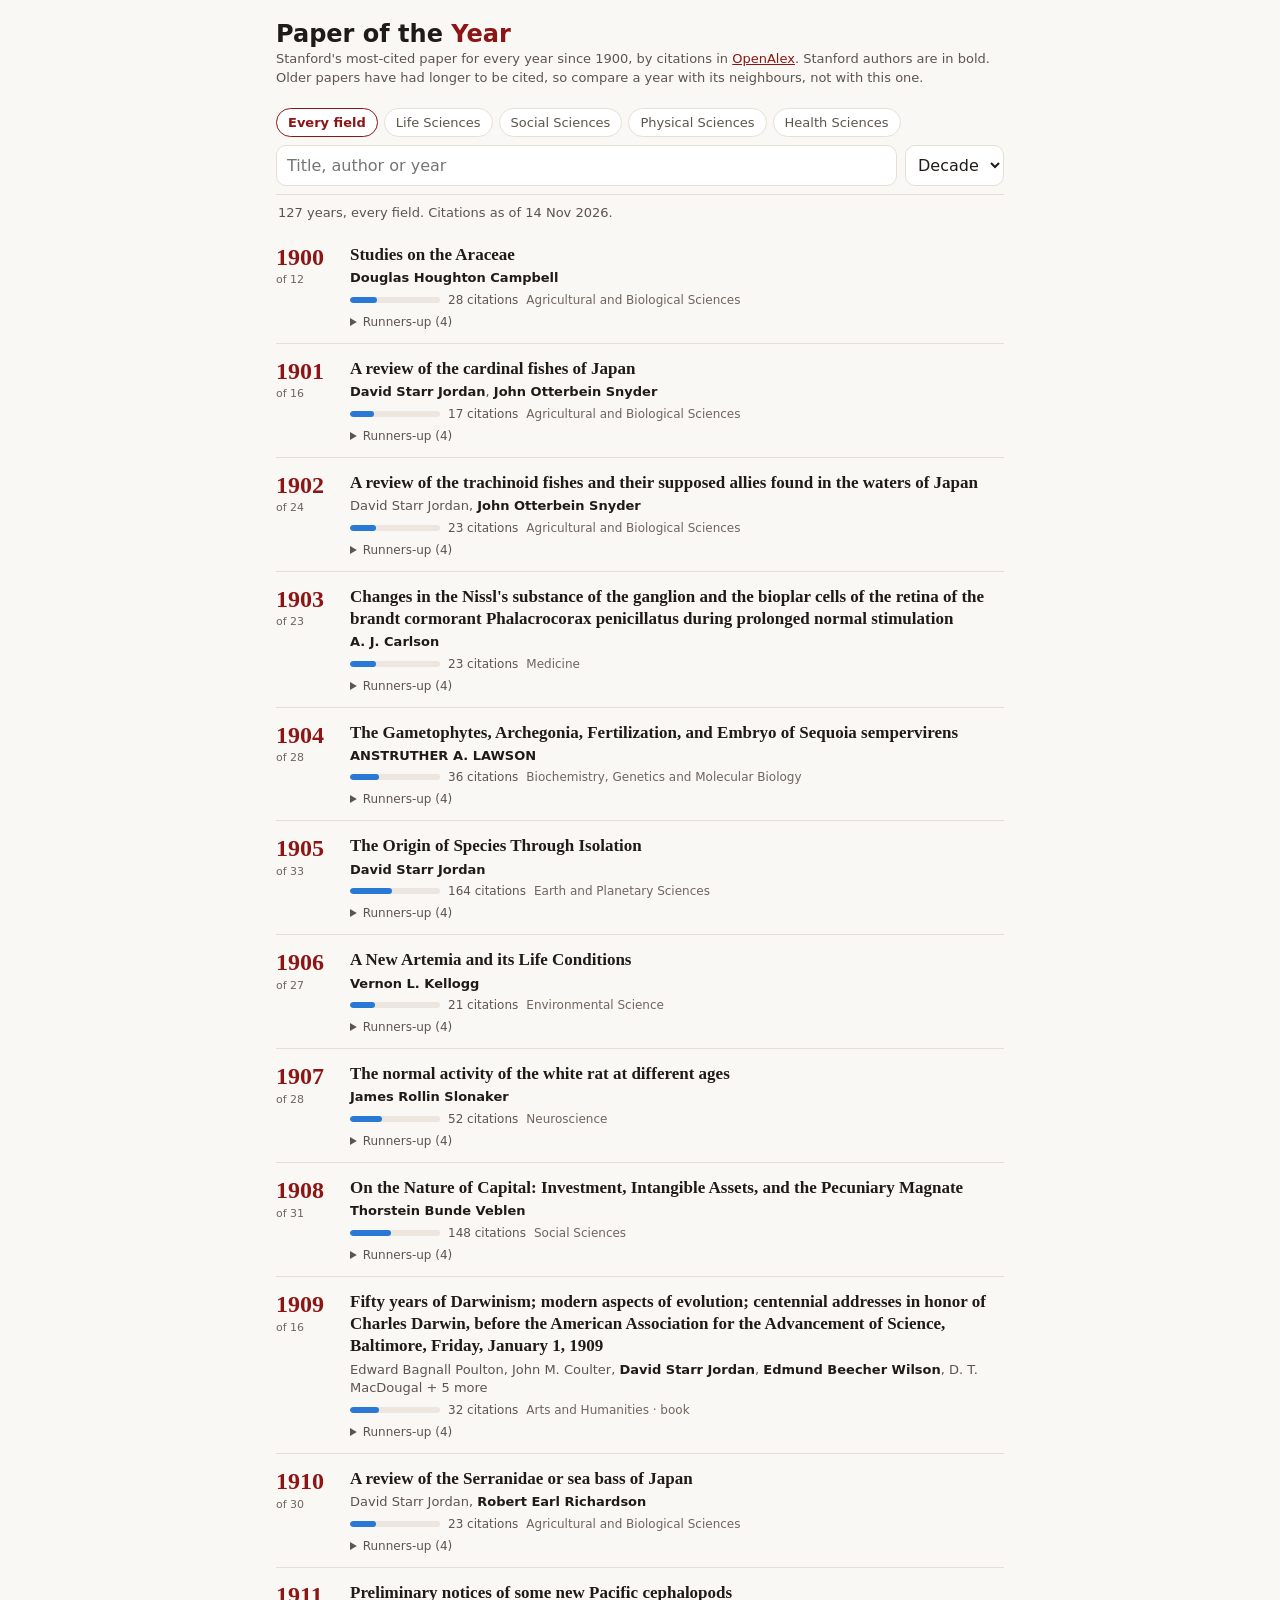
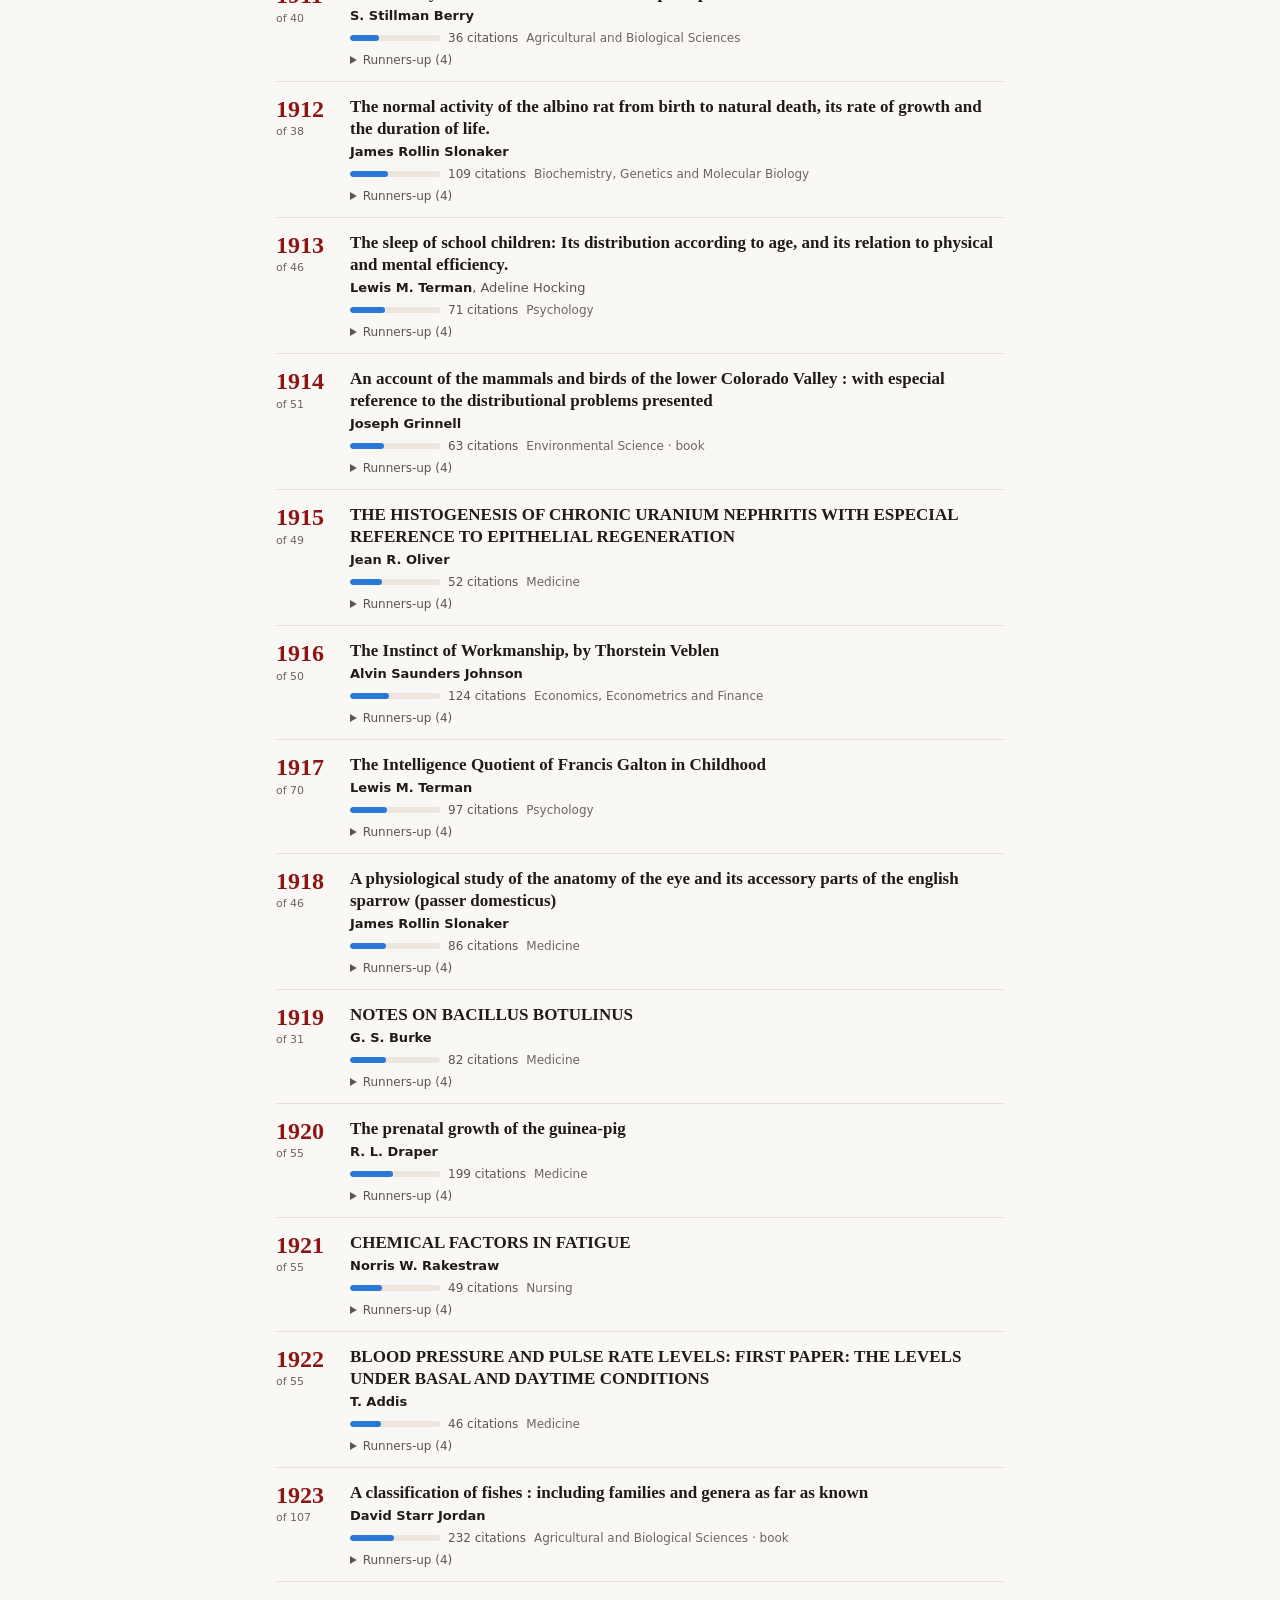
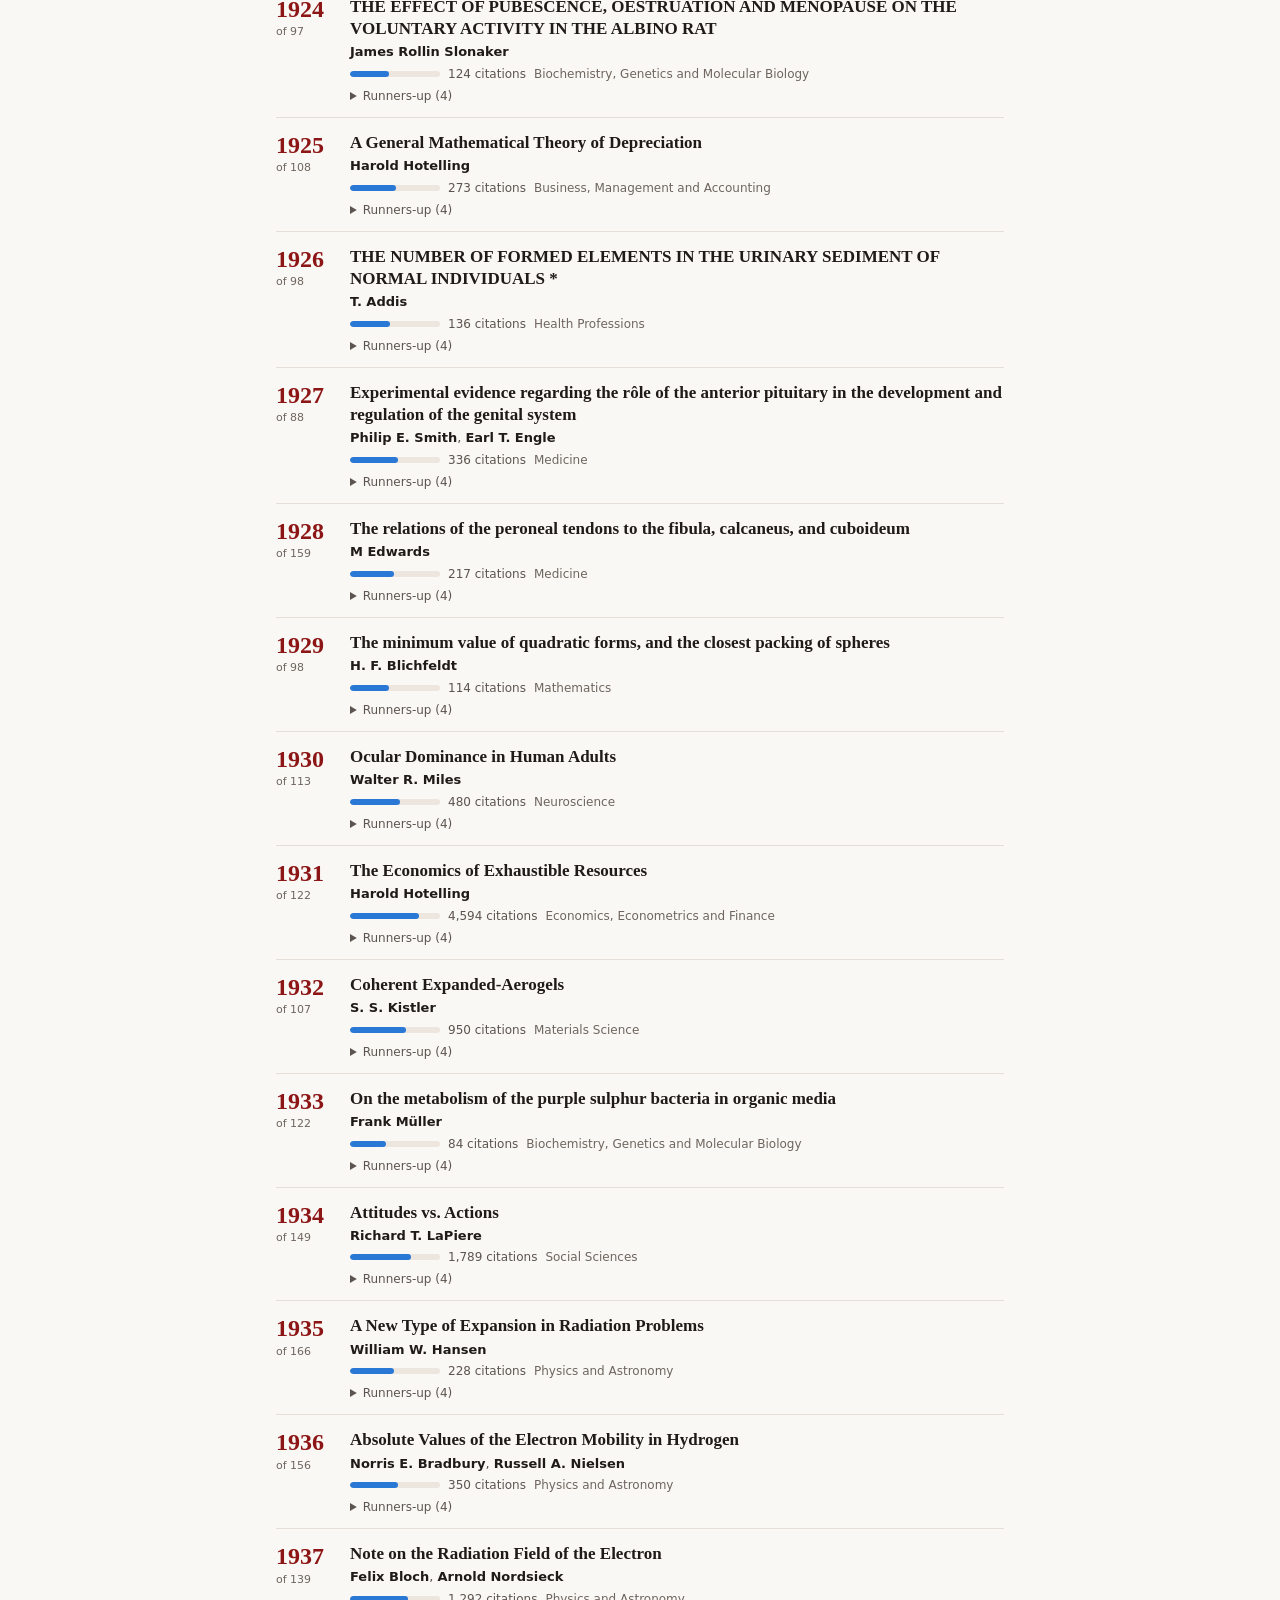
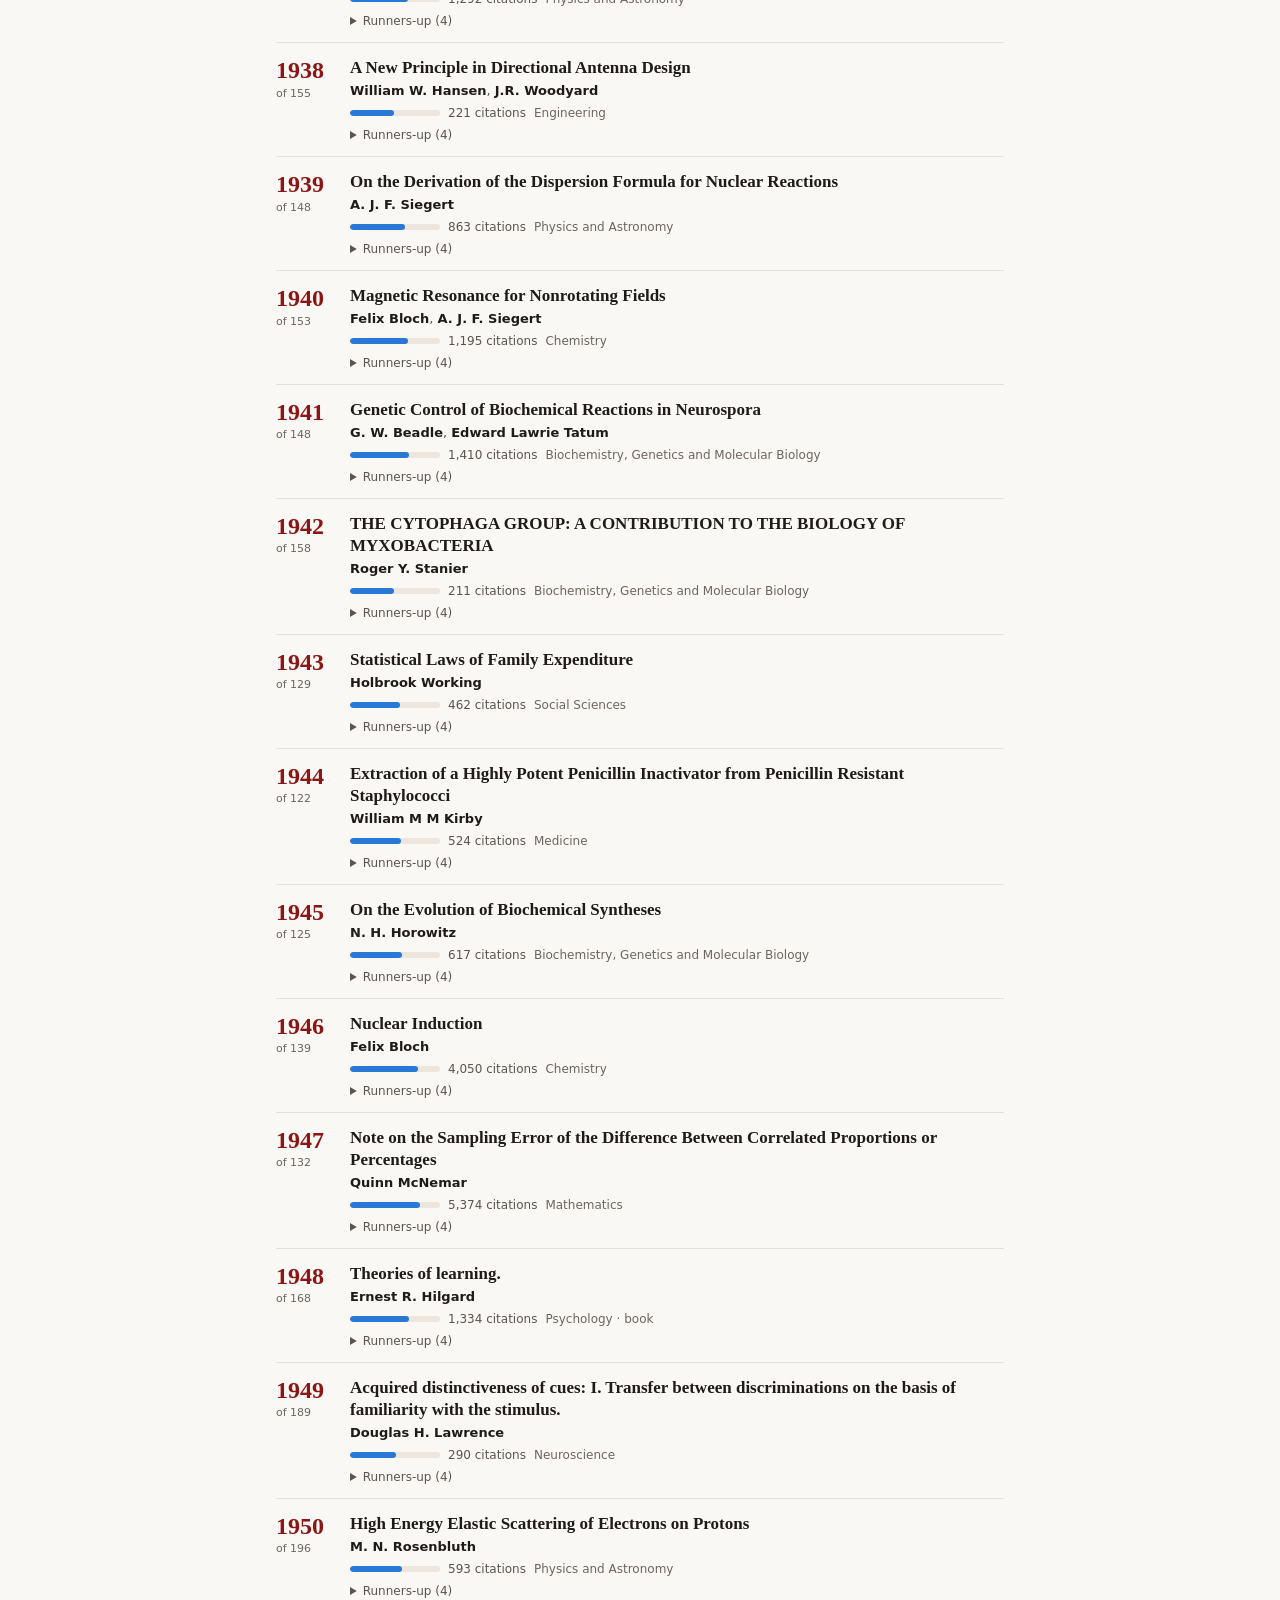
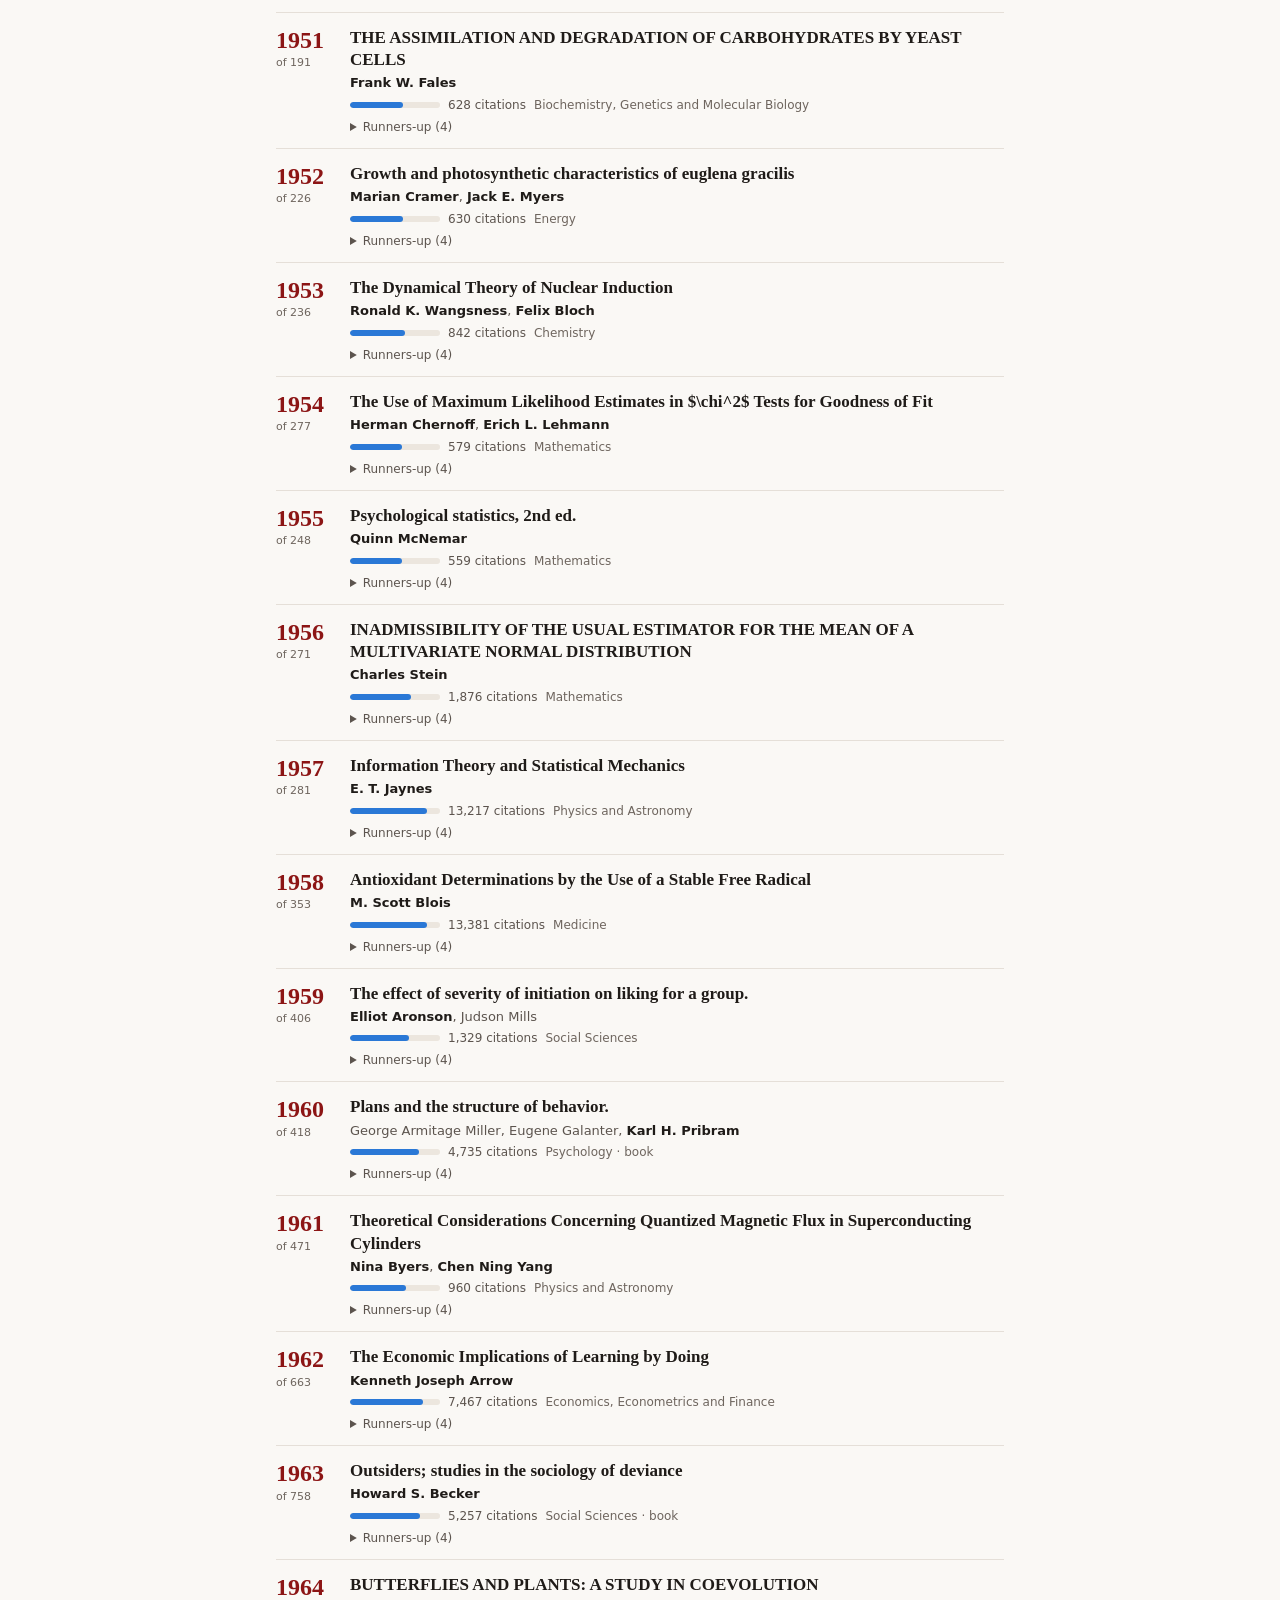
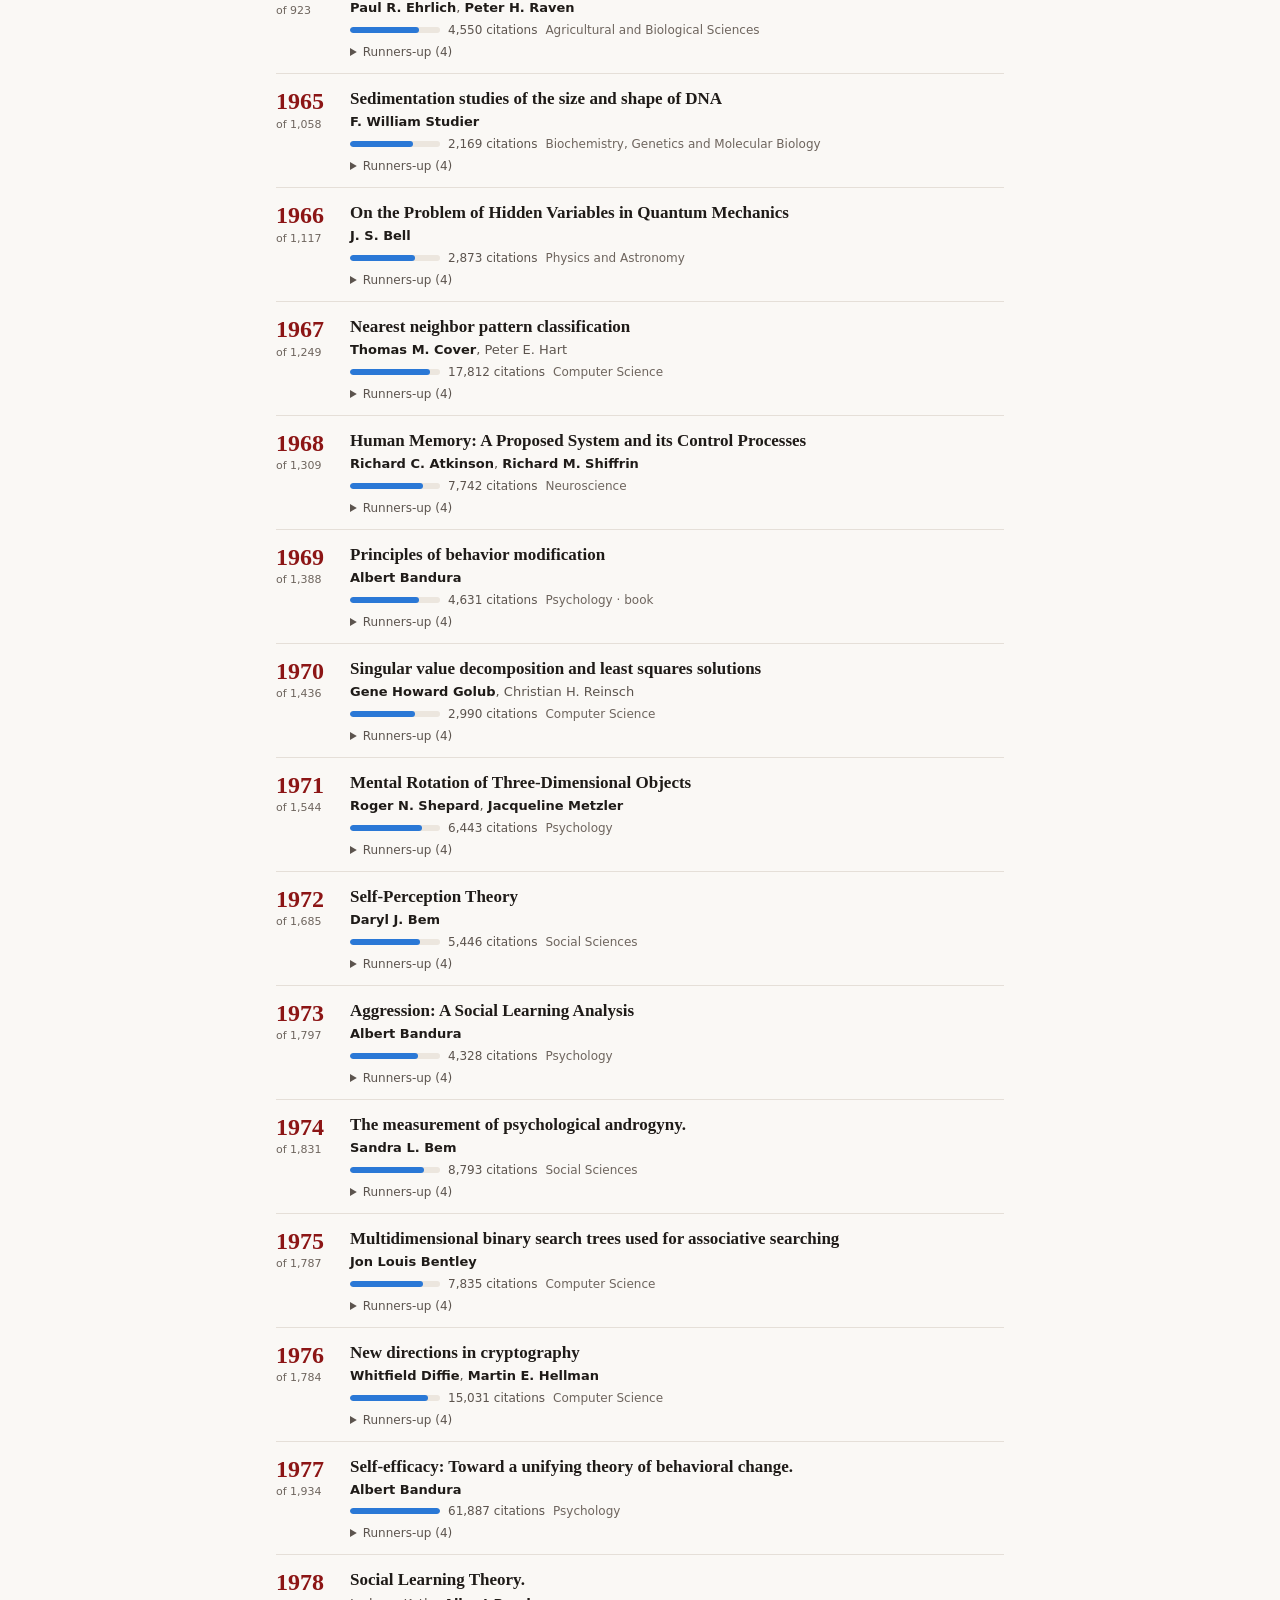
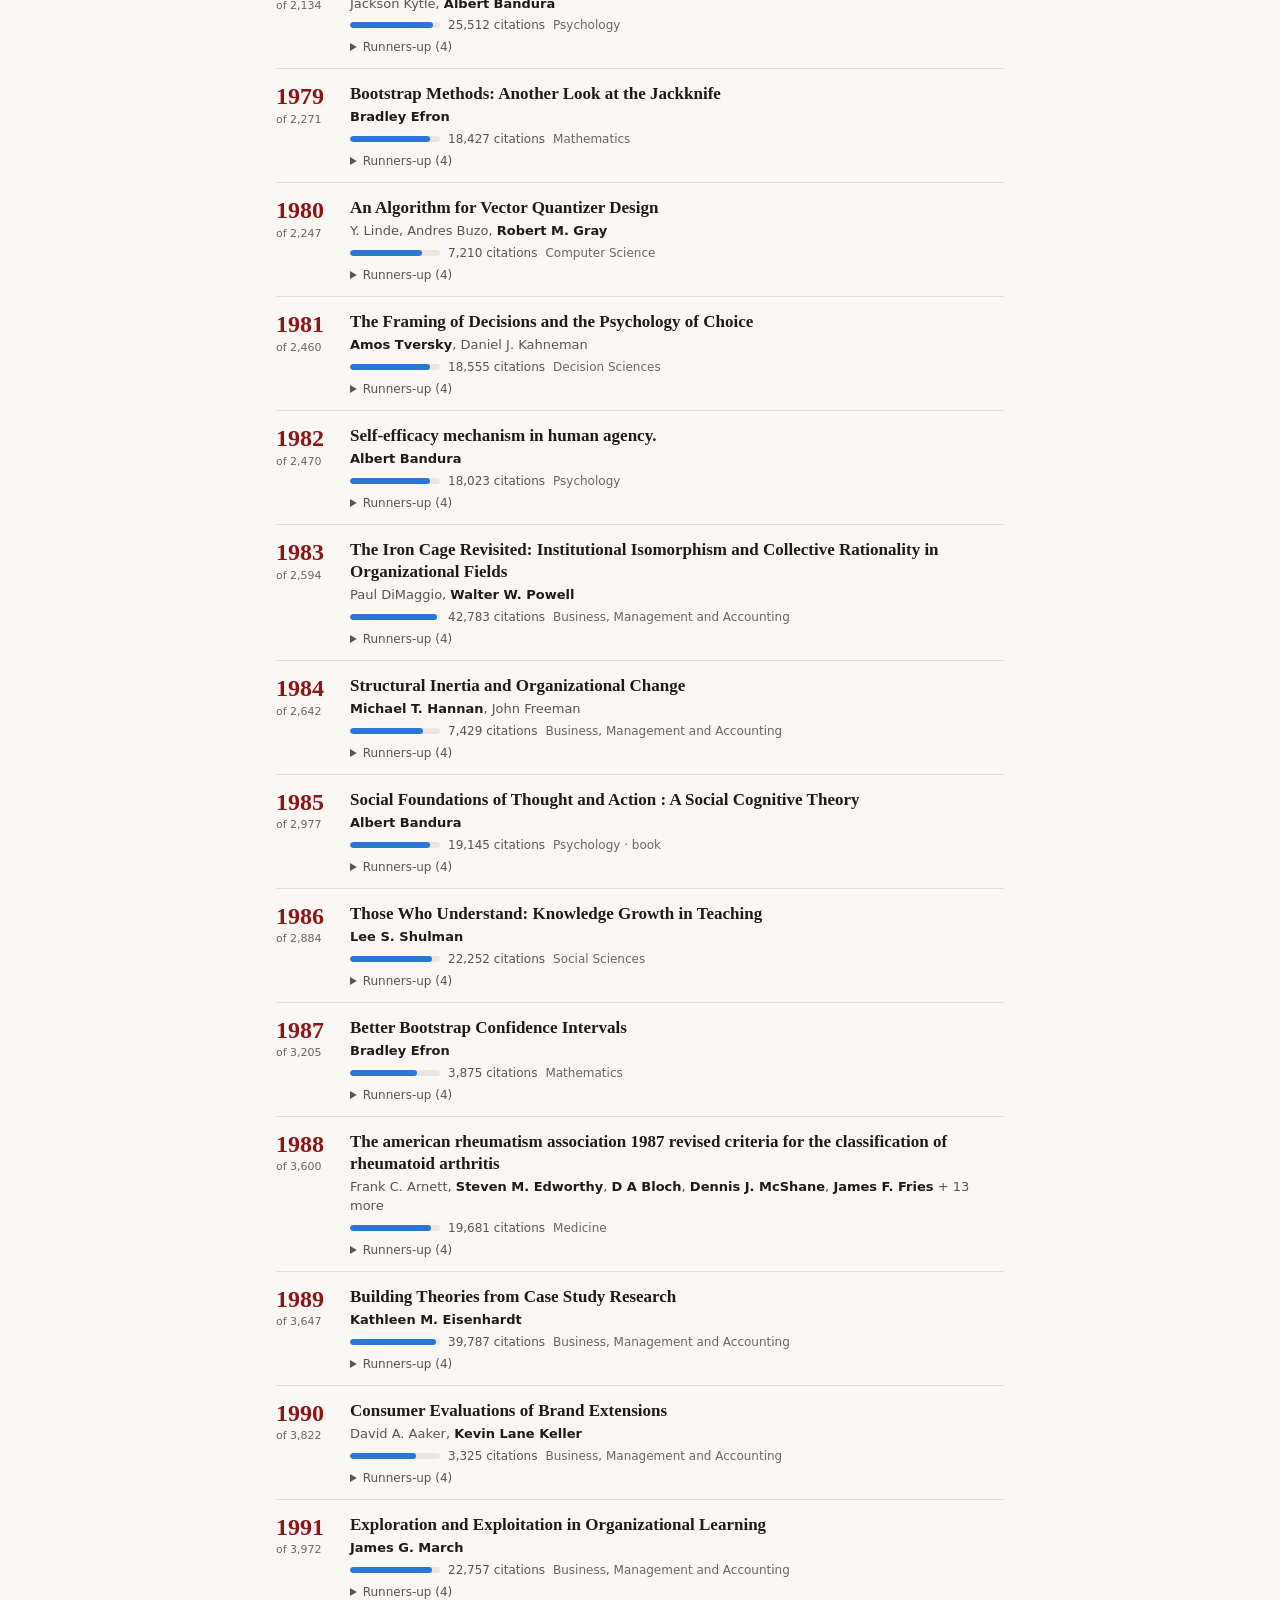
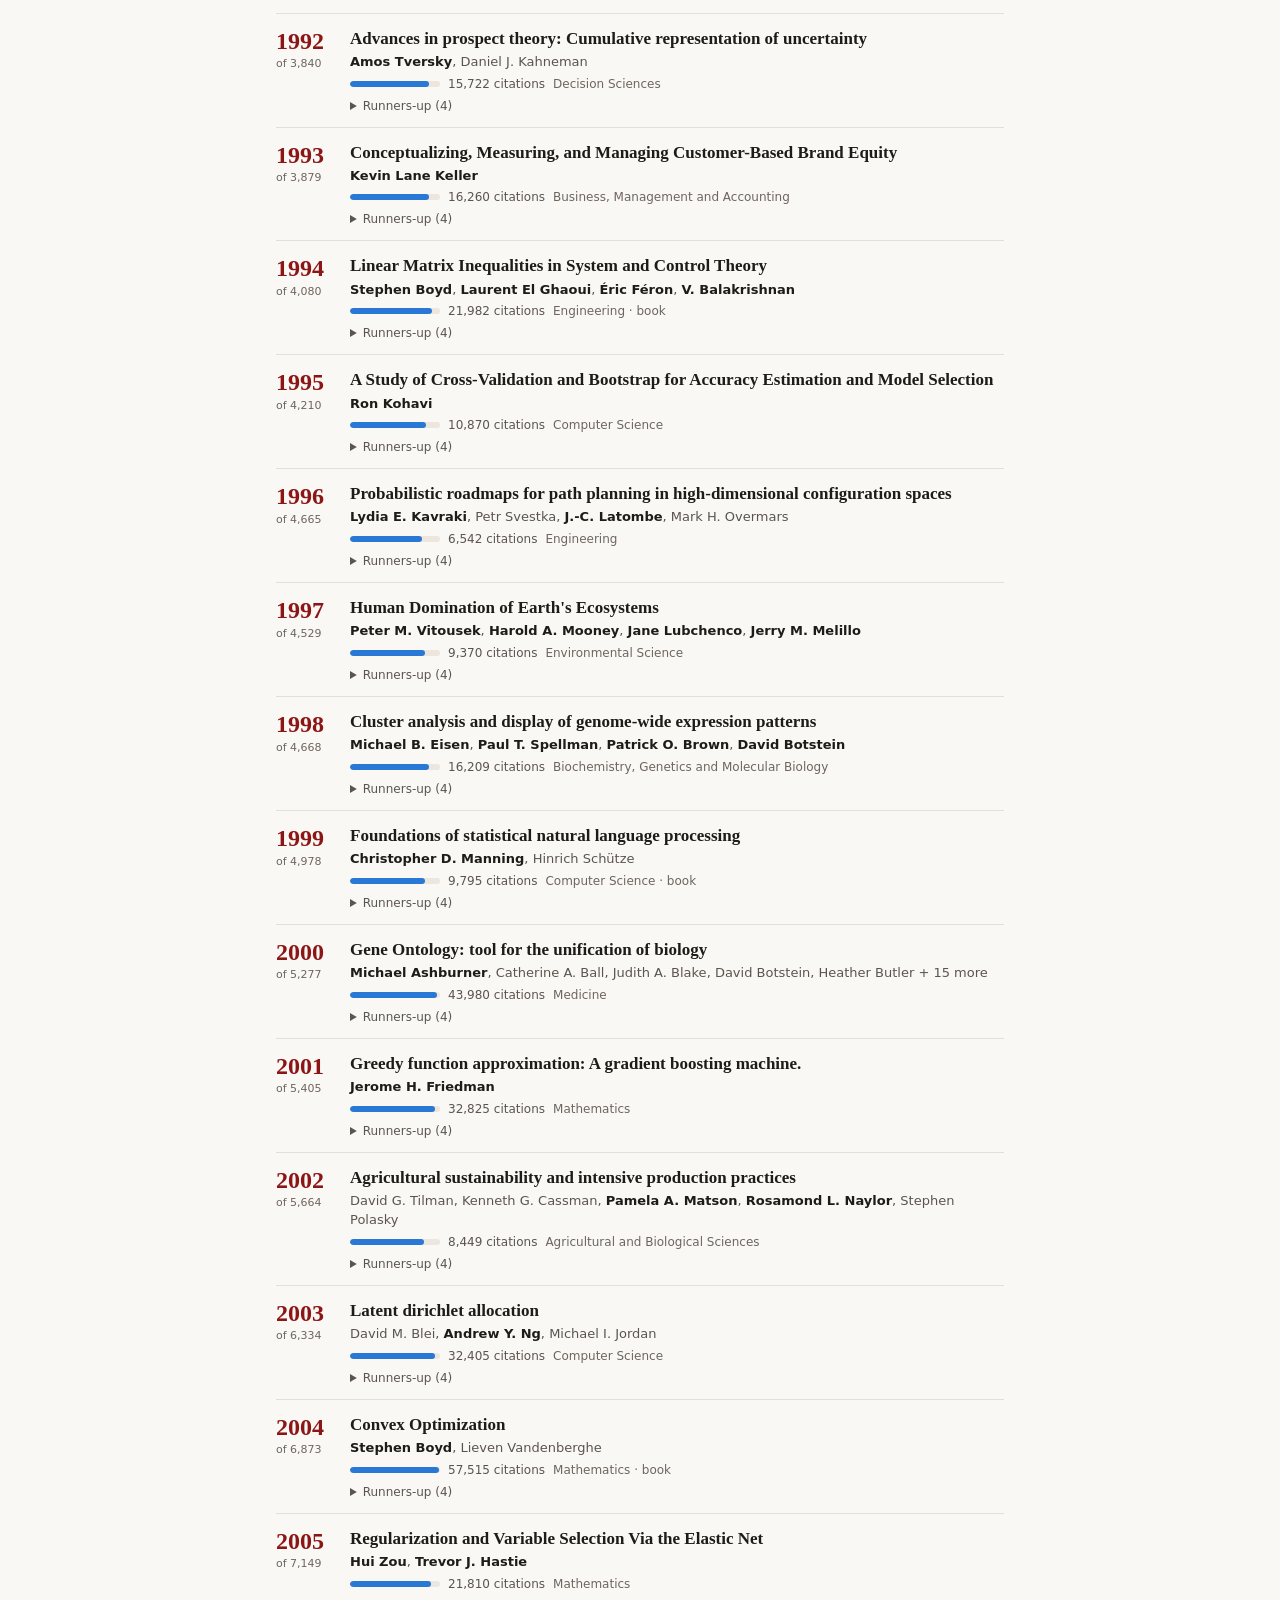
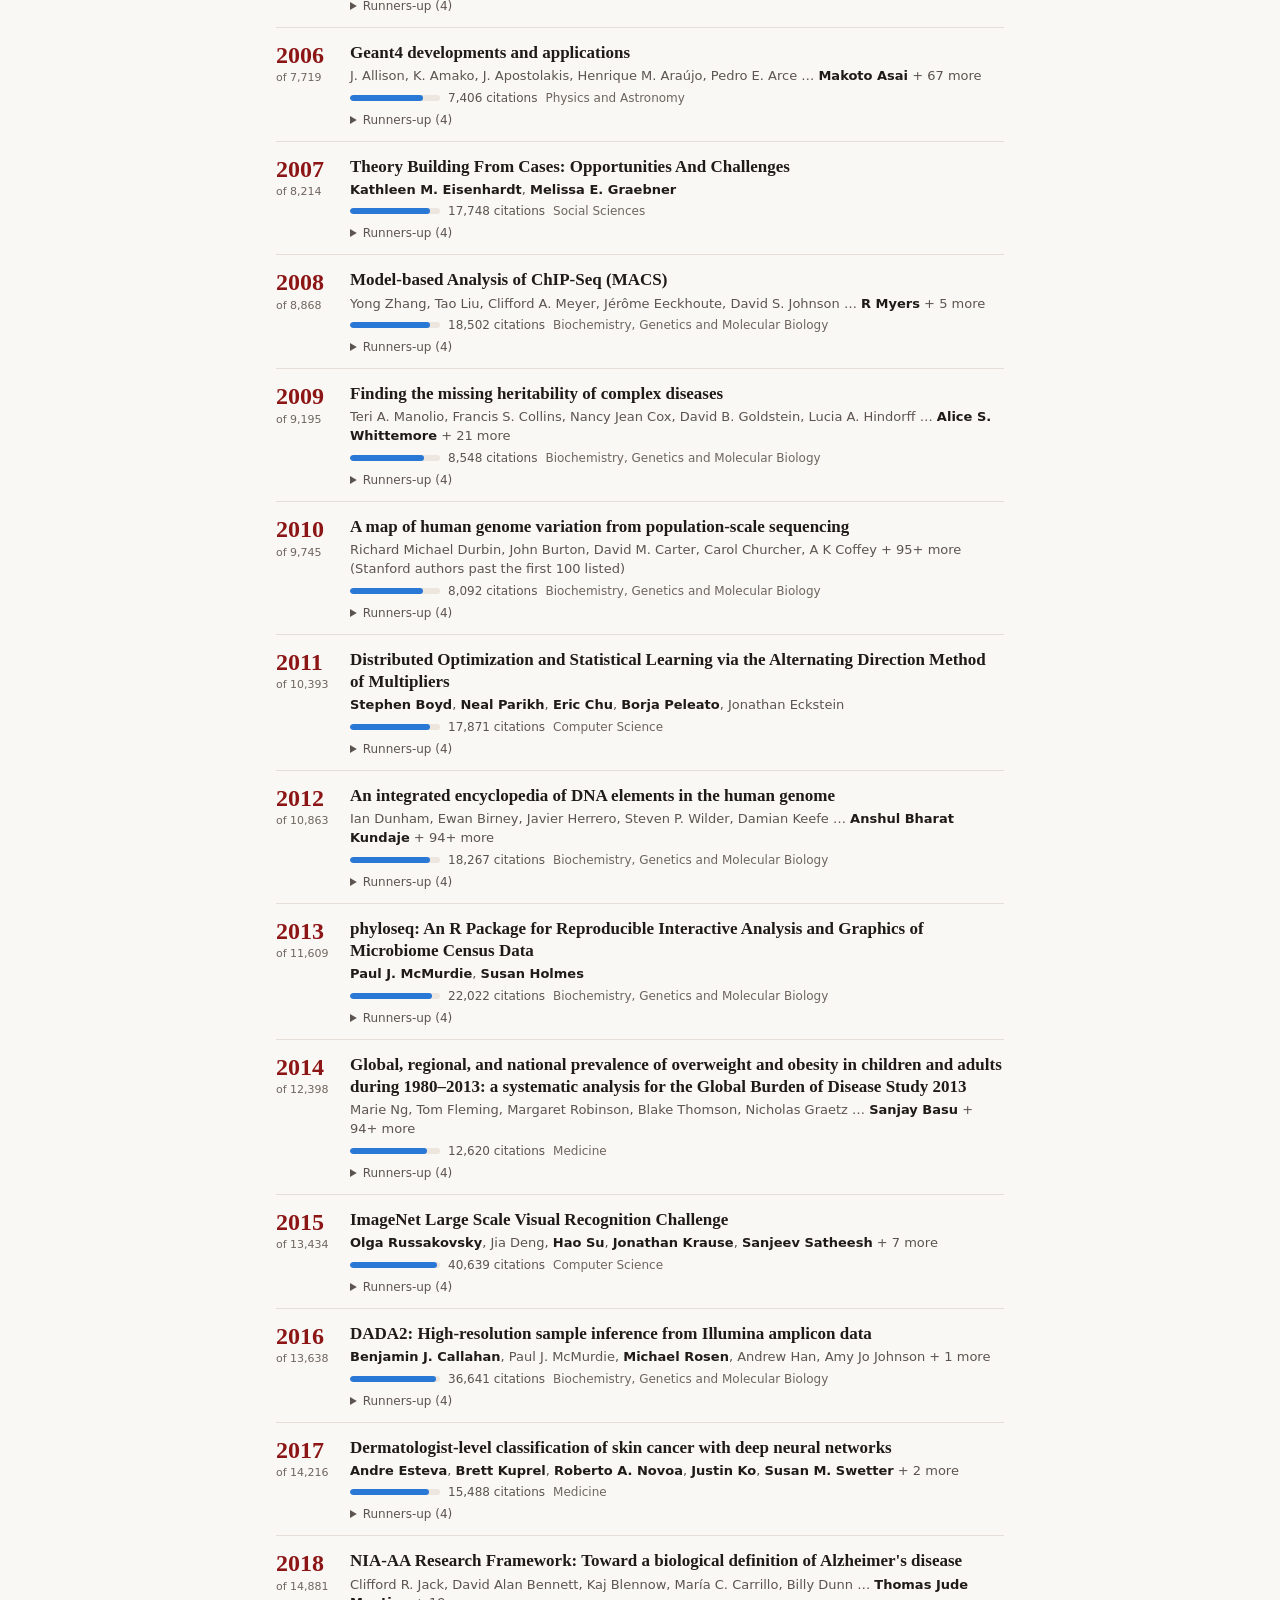
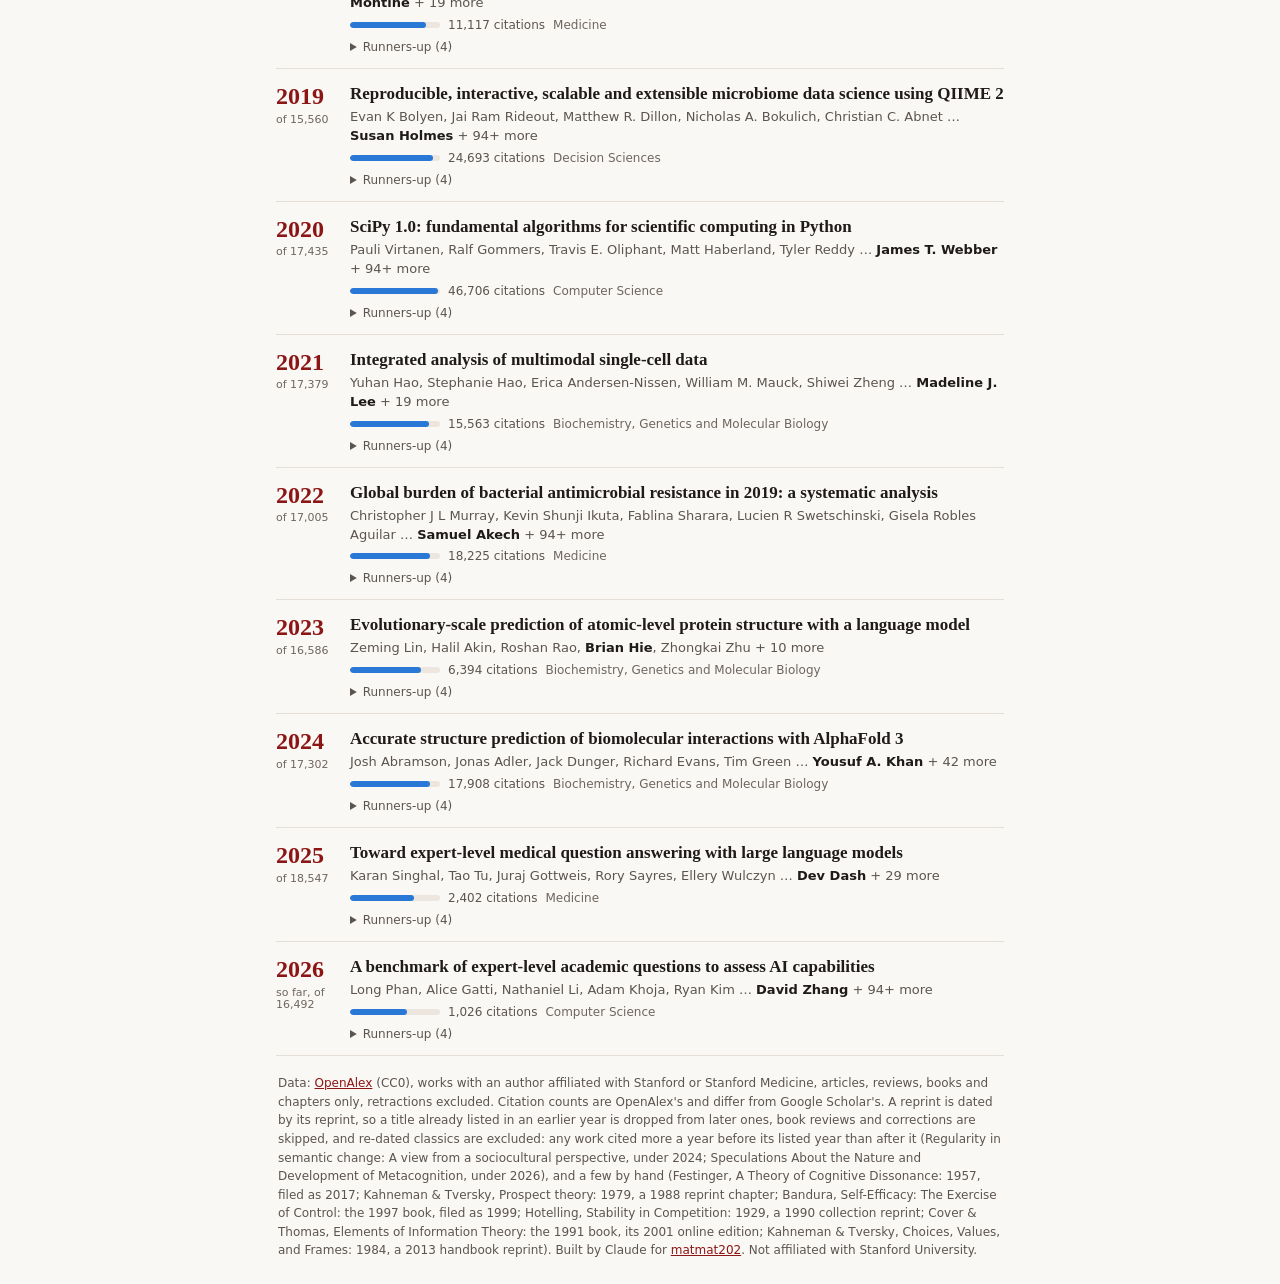
==== index.html @ 55d0126e "Update Paper of the Year 2026-11-14 🤖 Generated with [Claude Code](https://claude.com/claude-code)" ====
<!doctype html>
<html lang="en">
<head>
<meta charset="utf-8">
<meta name="viewport" content="width=device-width,initial-scale=1">
<title>Paper of the Year · Stanford's most-cited paper, every year since 1900</title>
<link rel="icon" href="data:image/svg+xml,%3Csvg xmlns='http://www.w3.org/2000/svg' viewBox='0 0 32 32'%3E%3Crect width='32' height='32' rx='6' fill='%238c1515'/%3E%3Cpath d='M10 7h9l5 5v13H10z' fill='none' stroke='%23fff' stroke-width='2.2' stroke-linejoin='round'/%3E%3Cpath d='M13 16h8M13 20h8' stroke='%23fff' stroke-width='2'/%3E%3C/svg%3E">
<meta name="theme-color" content="#8c1515">
<meta name="description" content="Stanford's most-cited paper for every year since 1900, from OpenAlex: Hotelling, Bandura, the bootstrap, Diffie–Hellman, PageRank, ImageNet.">
<meta property="og:type" content="website">
<meta property="og:url" content="https://matmat202.github.io/paper-of-the-year/">
<meta property="og:title" content="Paper of the Year">
<meta property="og:description" content="Stanford's most-cited paper for every year since 1900.">
<meta property="og:image" content="https://matmat202.github.io/paper-of-the-year/icons/card.png">
<meta property="og:image:width" content="1200">
<meta property="og:image:height" content="630">
<meta name="twitter:card" content="summary_large_image">
<link rel="apple-touch-icon" href="icons/icon-180.png">
<meta name="twitter:card" content="summary">
<style>
:root{color-scheme:light;--ground:#faf8f5;--card:#fff;--ink:#1f1b18;--ink-2:#5c544e;--ink-3:#6e655e;
  --line:#e5dfd8;--accent:#8c1515;--bar:#2a78d6;--track:#ece6de;
  --f-ui:system-ui,-apple-system,"Segoe UI",sans-serif;--f-serif:"Iowan Old Style","Palatino Linotype",Palatino,Georgia,serif}
@media (prefers-color-scheme:dark){:root{color-scheme:dark;--ground:#161311;--card:#211c19;--ink:#efe9e3;
  --ink-2:#b2a89f;--ink-3:#a1968c;--line:#352e29;--accent:#e36a63;--bar:#3987e5;--track:#2f2925}}
*{box-sizing:border-box}
body{margin:0;background:var(--ground);color:var(--ink);font-family:var(--f-ui);font-size:15px}
main{max-width:760px;margin:0 auto;padding:16px}
h1{font-size:24px;margin:4px 0 2px}h1 .red{color:var(--accent)}
.sub{color:var(--ink-2);font-size:13px;margin:0 0 12px;line-height:1.45}
a{color:var(--accent)}
:focus-visible{outline:3px solid var(--accent);outline-offset:2px}
/* keyboard focus must not land under the sticky filter bar */
main a,main summary,main button{scroll-margin-top:130px}
.bar-top{position:sticky;top:0;z-index:2;background:var(--ground);padding:8px 0 8px;border-bottom:1px solid var(--line)}
.fields{display:flex;flex-wrap:wrap;gap:6px;margin:0 0 8px;padding:0;list-style:none}
.fields button{font:inherit;font-size:13px;padding:6px 11px;border:1px solid var(--line);border-radius:999px;background:var(--card);color:var(--ink-2);cursor:pointer}
.fields button:hover{border-color:var(--accent);color:var(--ink)}
.fields button[aria-pressed="true"]{border-color:var(--accent);color:var(--accent);font-weight:600}
.row{display:flex;gap:8px}
input{flex:1;min-width:0;font:inherit;padding:9px 10px;border:1px solid var(--line);border-radius:10px;background:var(--card);color:var(--ink)}
select{font:inherit;padding:9px 8px;border:1px solid var(--line);border-radius:10px;background:var(--card);color:var(--ink)}
label.v{position:absolute;left:-9999px}
.status{font-size:13px;color:var(--ink-2);margin:10px 2px}
ol.years{list-style:none;margin:0;padding:0}
ol.years>li{display:grid;grid-template-columns:64px minmax(0,1fr);gap:10px;padding:14px 0;border-bottom:1px solid var(--line);scroll-margin-top:110px}
.yr{font-family:var(--f-serif);font-size:24px;font-weight:600;color:var(--accent);font-variant-numeric:tabular-nums;line-height:1.1}
.yr small{display:block;font-family:var(--f-ui);font-size:11px;font-weight:400;color:var(--ink-3);margin-top:4px}
.t{overflow-wrap:anywhere;font-family:var(--f-serif);font-size:17px;line-height:1.3;color:var(--ink);text-decoration:none;font-weight:600}
.t:hover{color:var(--accent);text-decoration:underline}
.au{overflow-wrap:anywhere;font-size:13px;color:var(--ink-2);margin-top:3px;line-height:1.45}
.au b{color:var(--ink);font-weight:600}
.meta{display:flex;flex-wrap:wrap;align-items:center;gap:4px 8px;margin-top:5px;font-size:12px;color:var(--ink-3)}
.meta .track{flex:0 0 90px;height:6px;border-radius:3px;background:var(--track);overflow:hidden}
.meta .fill{display:block;height:100%;background:var(--bar);border-radius:3px}
.meta .c{font-variant-numeric:tabular-nums;color:var(--ink-2);white-space:nowrap}
details.ru{margin-top:8px}
details.ru summary{cursor:pointer;font-size:12px;color:var(--ink-2)}
details.ru ol{margin:6px 0 0;padding-left:20px}
details.ru li{margin:6px 0}
details.ru .t{font-size:14px}
.empty{color:var(--ink-2);padding:16px 2px}
footer{font-size:12px;color:var(--ink-2);line-height:1.55;margin:18px 2px 8px}
/* iOS Safari zooms the page into any field under 16px when it is tapped (input-zoom) */
input,select,textarea{font-size:16px!important}
</style>
</head>
<body>
<main>
  <h1>Paper of the <span class="red">Year</span></h1>
  <p class="sub">Stanford's most-cited paper for every year since 1900, by citations in <a href="https://openalex.org/">OpenAlex</a>.
    Stanford authors are in bold. Older papers have had longer to be cited, so compare a year with its neighbours, not with this one.</p>

  <div class="bar-top">
    <ul class="fields" id="fields" aria-label="Field"></ul>
    <div class="row">
      <label class="v" for="q">Search</label><input id="q" type="search" autocomplete="off" placeholder="Title, author or year">
      <label class="v" for="jump">Jump to decade</label><select id="jump"><option value="">Decade</option></select>
    </div>
  </div>
  <p class="status" id="status" role="status" aria-live="polite"></p>
  <ol class="years" id="years"></ol>

  <footer id="foot">Data: <a href="https://openalex.org/">OpenAlex</a> (CC0), works with an author affiliated with Stanford or
    Stanford Medicine, articles, reviews, books and chapters only, retractions excluded. Citation counts are OpenAlex's and
    differ from Google Scholar's. A reprint is dated by its reprint, so a title already listed in an earlier year is dropped
    from later ones, book reviews and corrections are skipped, and re-dated classics are excluded: any work
    cited more a year before its listed year than after it (<span id="autodated"></span>), and a few by hand
    (<span id="redated"></span>). Built by Claude for <a href="https://matmat202.github.io/">matmat202</a>.
    Not affiliated with Stanford University.</footer>
</main>
<!-- Fetched in parallel with app.js instead of behind it: each was one more round trip
     before the first draw (projects/site-speed, 2026-10-28). -->
<link rel="modulepreload" href="poy-logic.js">
<link rel="preload" href="data/years.json" as="fetch" crossorigin>
<script type="module" src="app.js"></script>
</body>
</html>
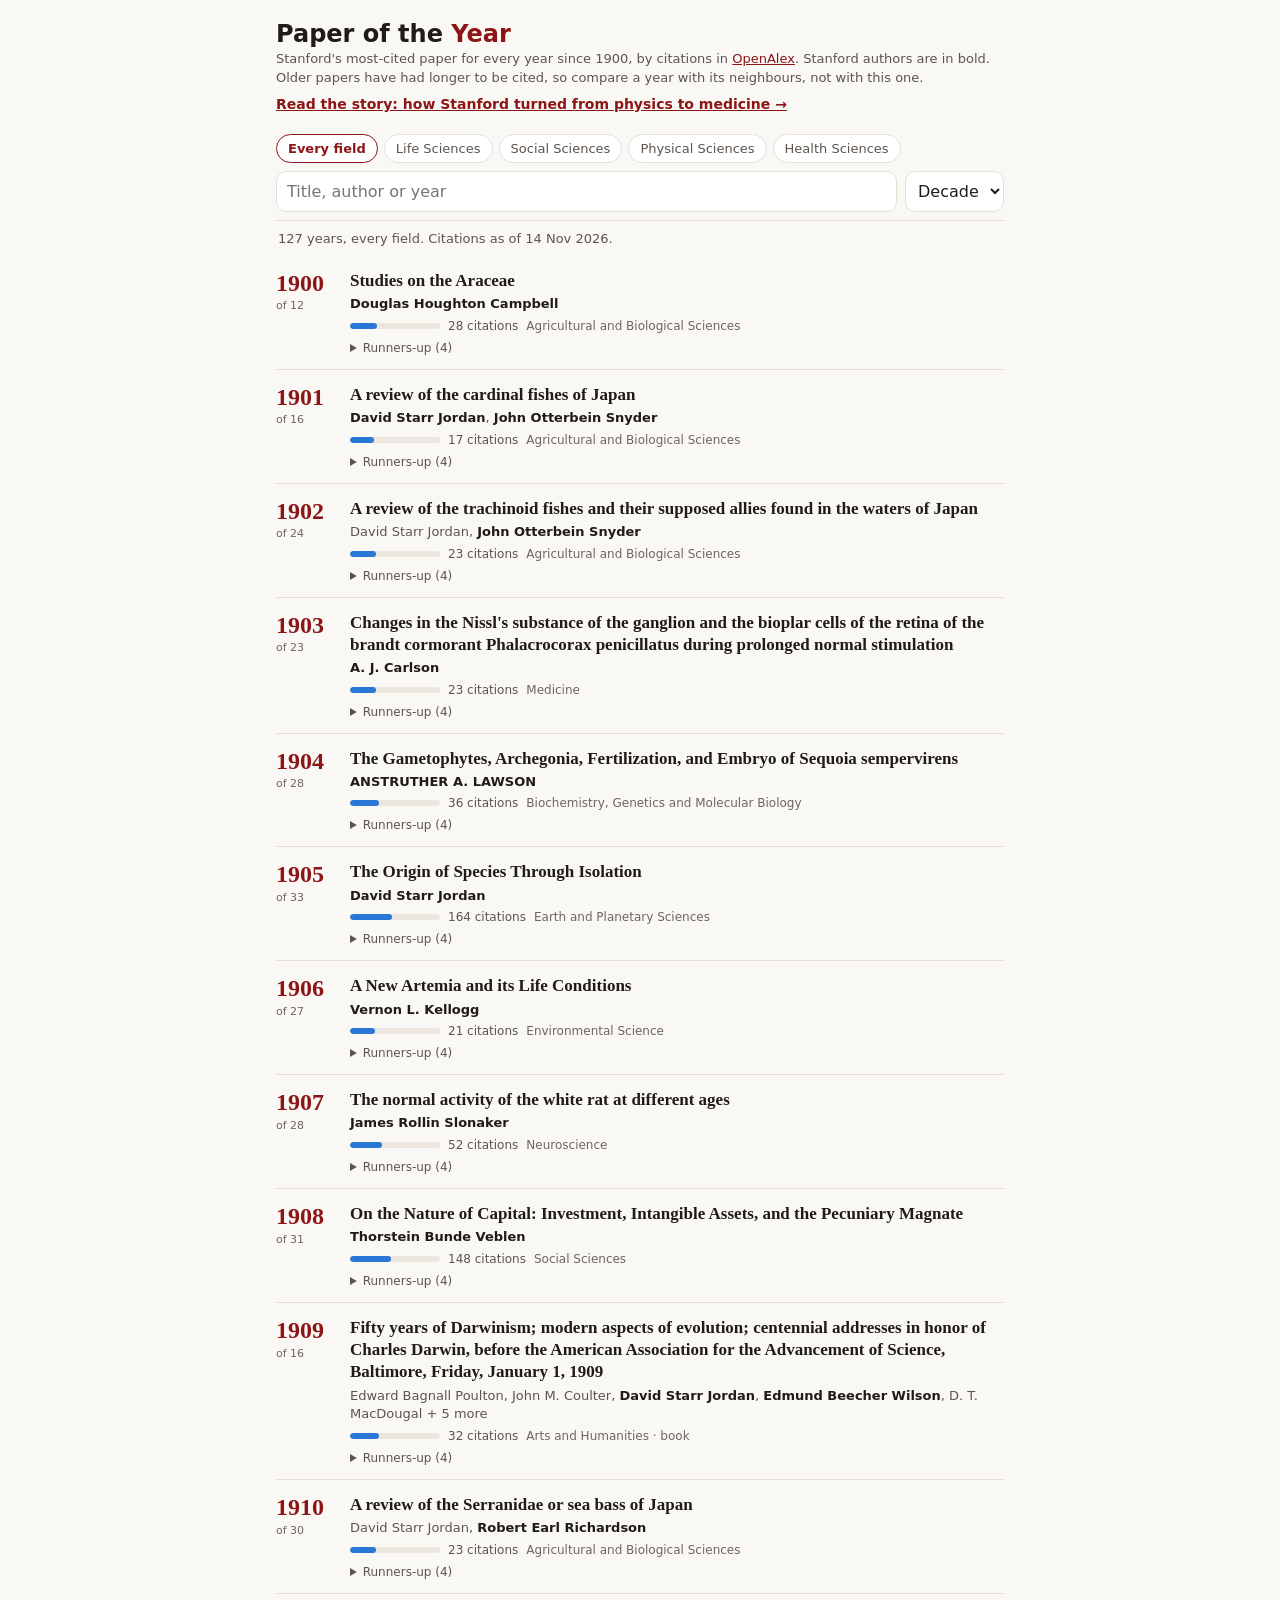
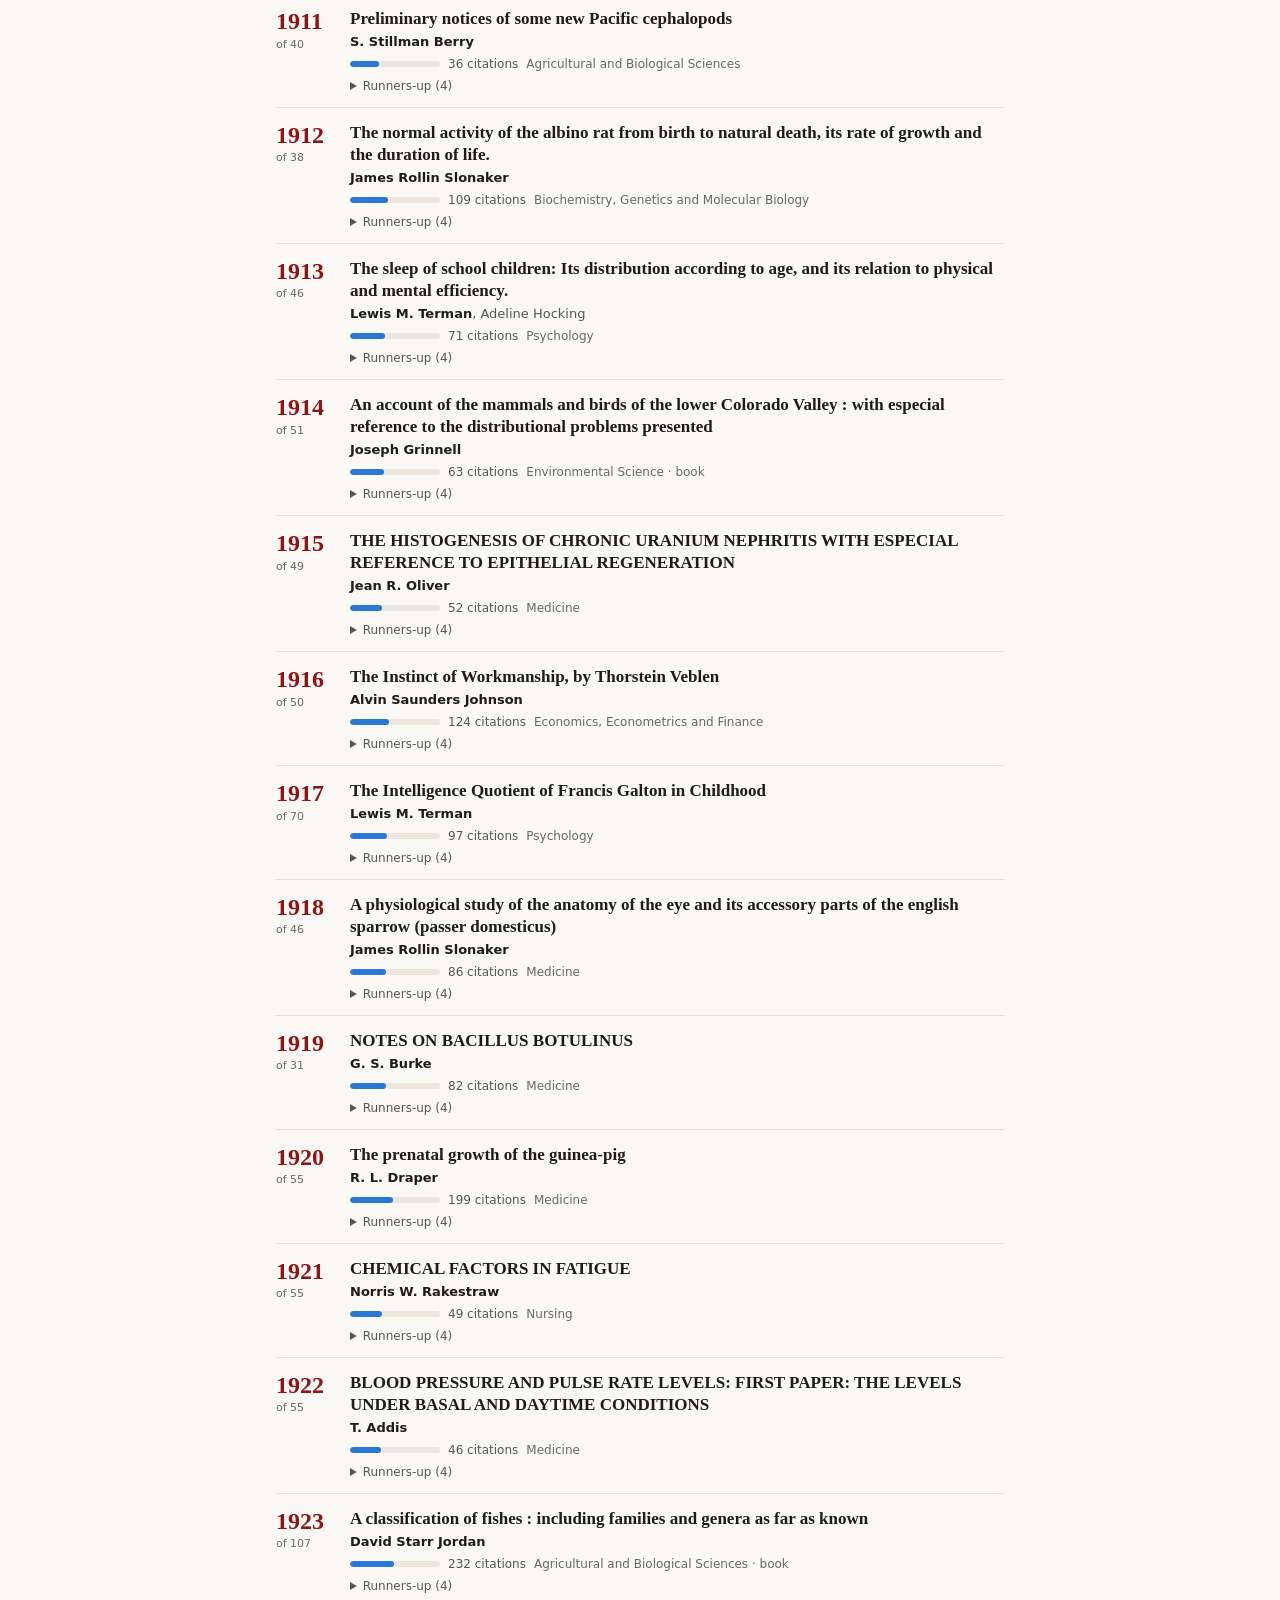
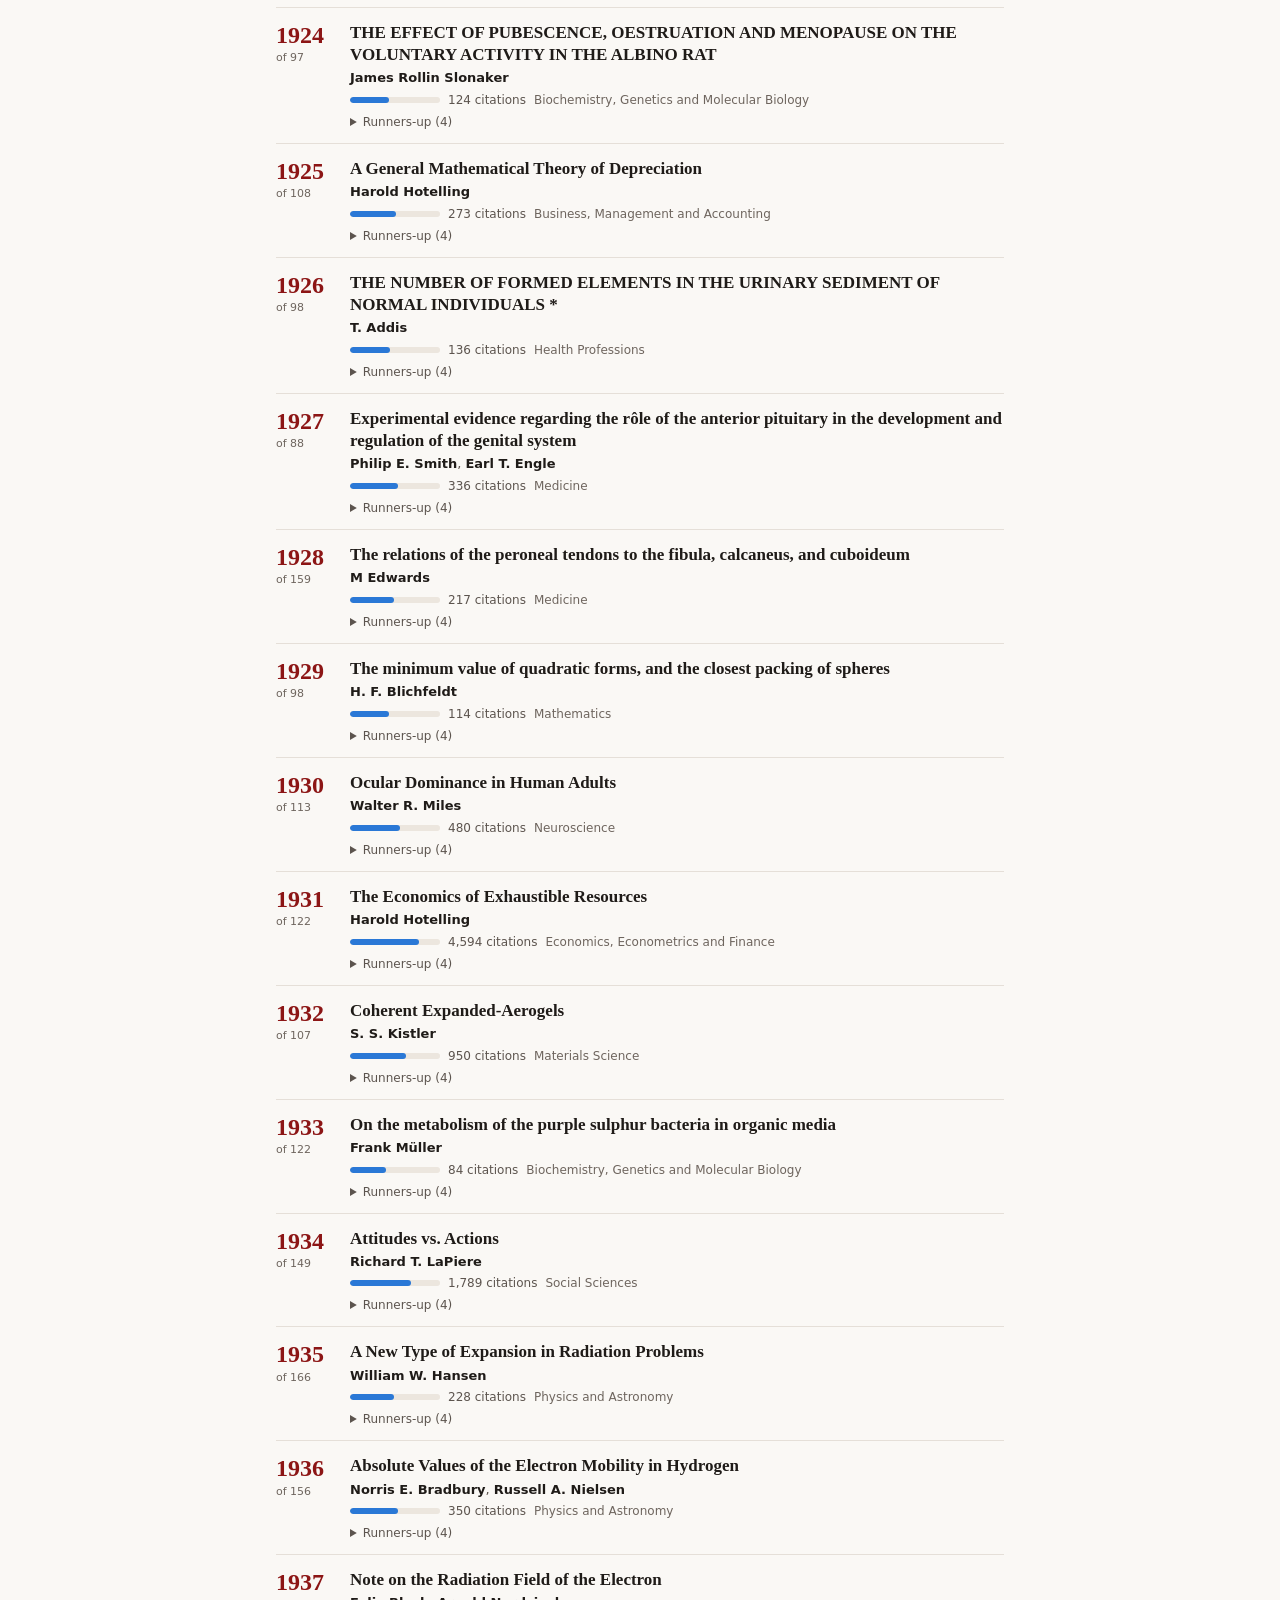
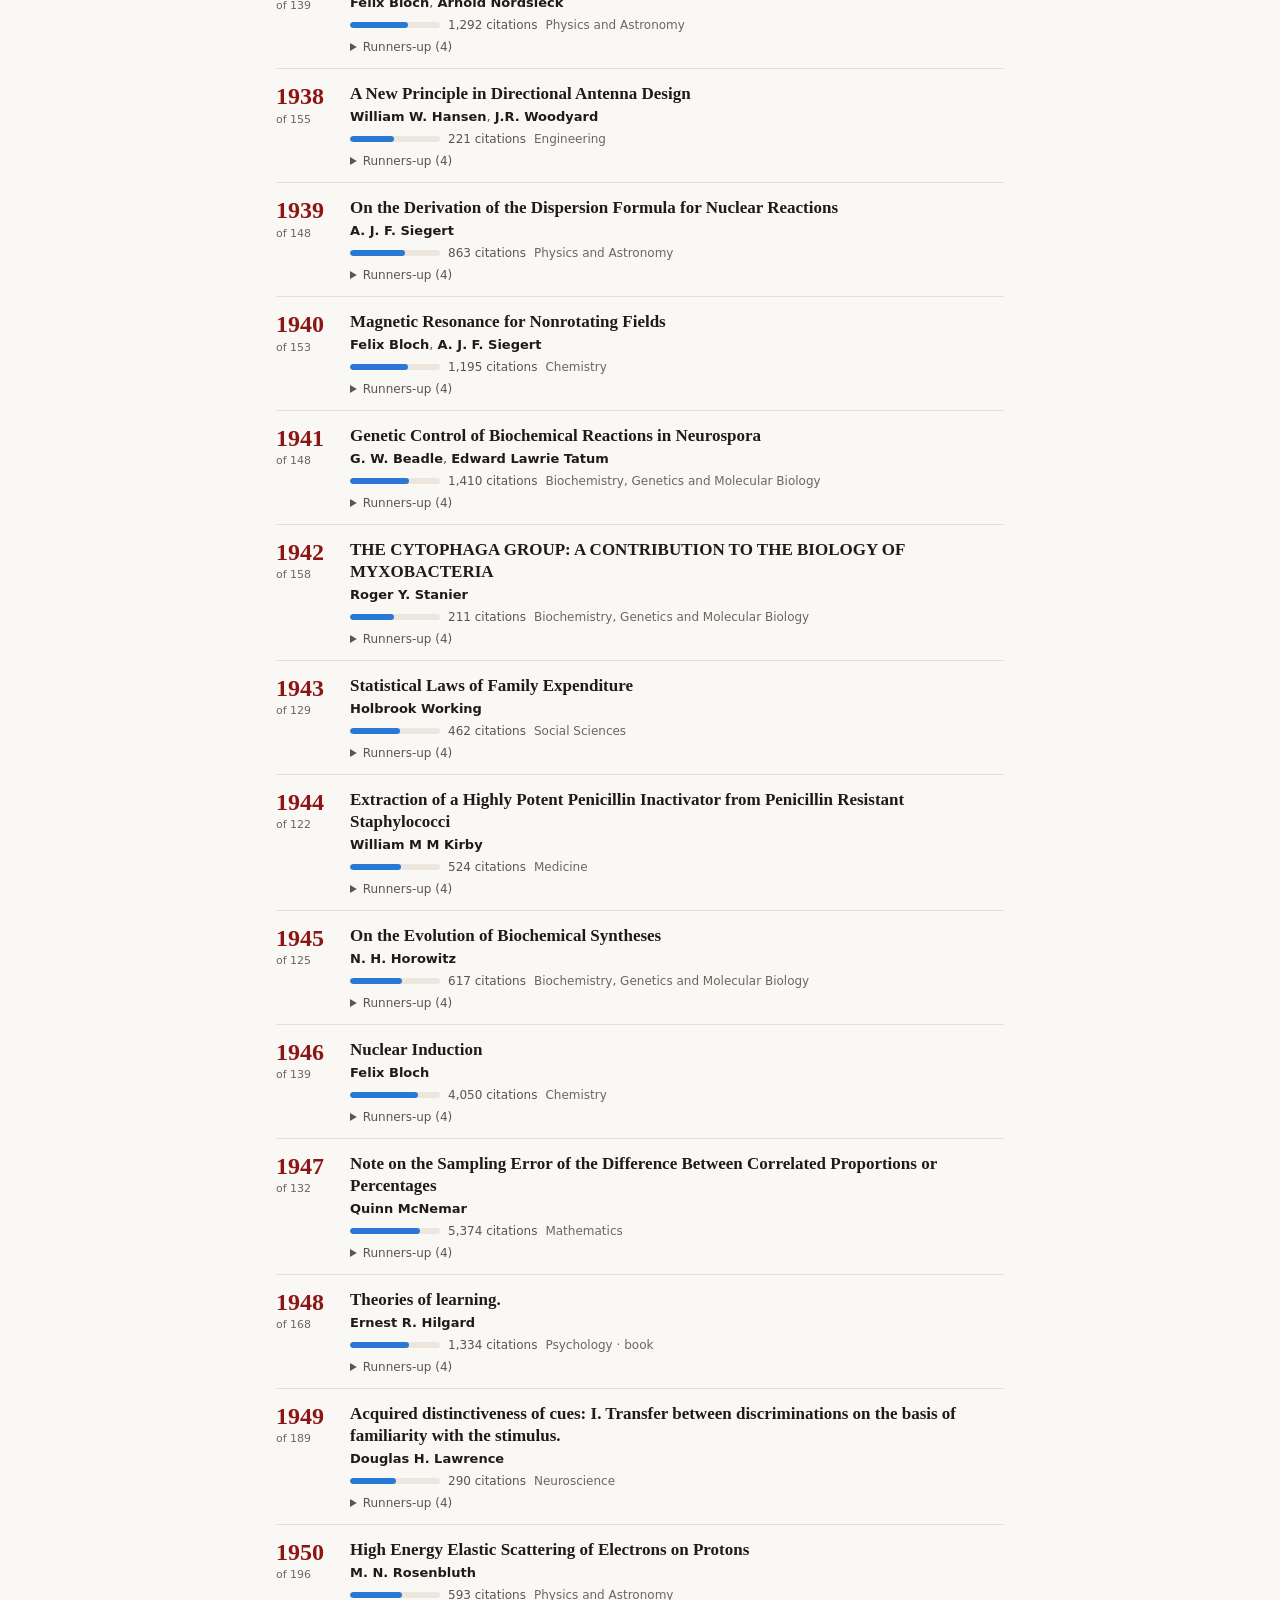
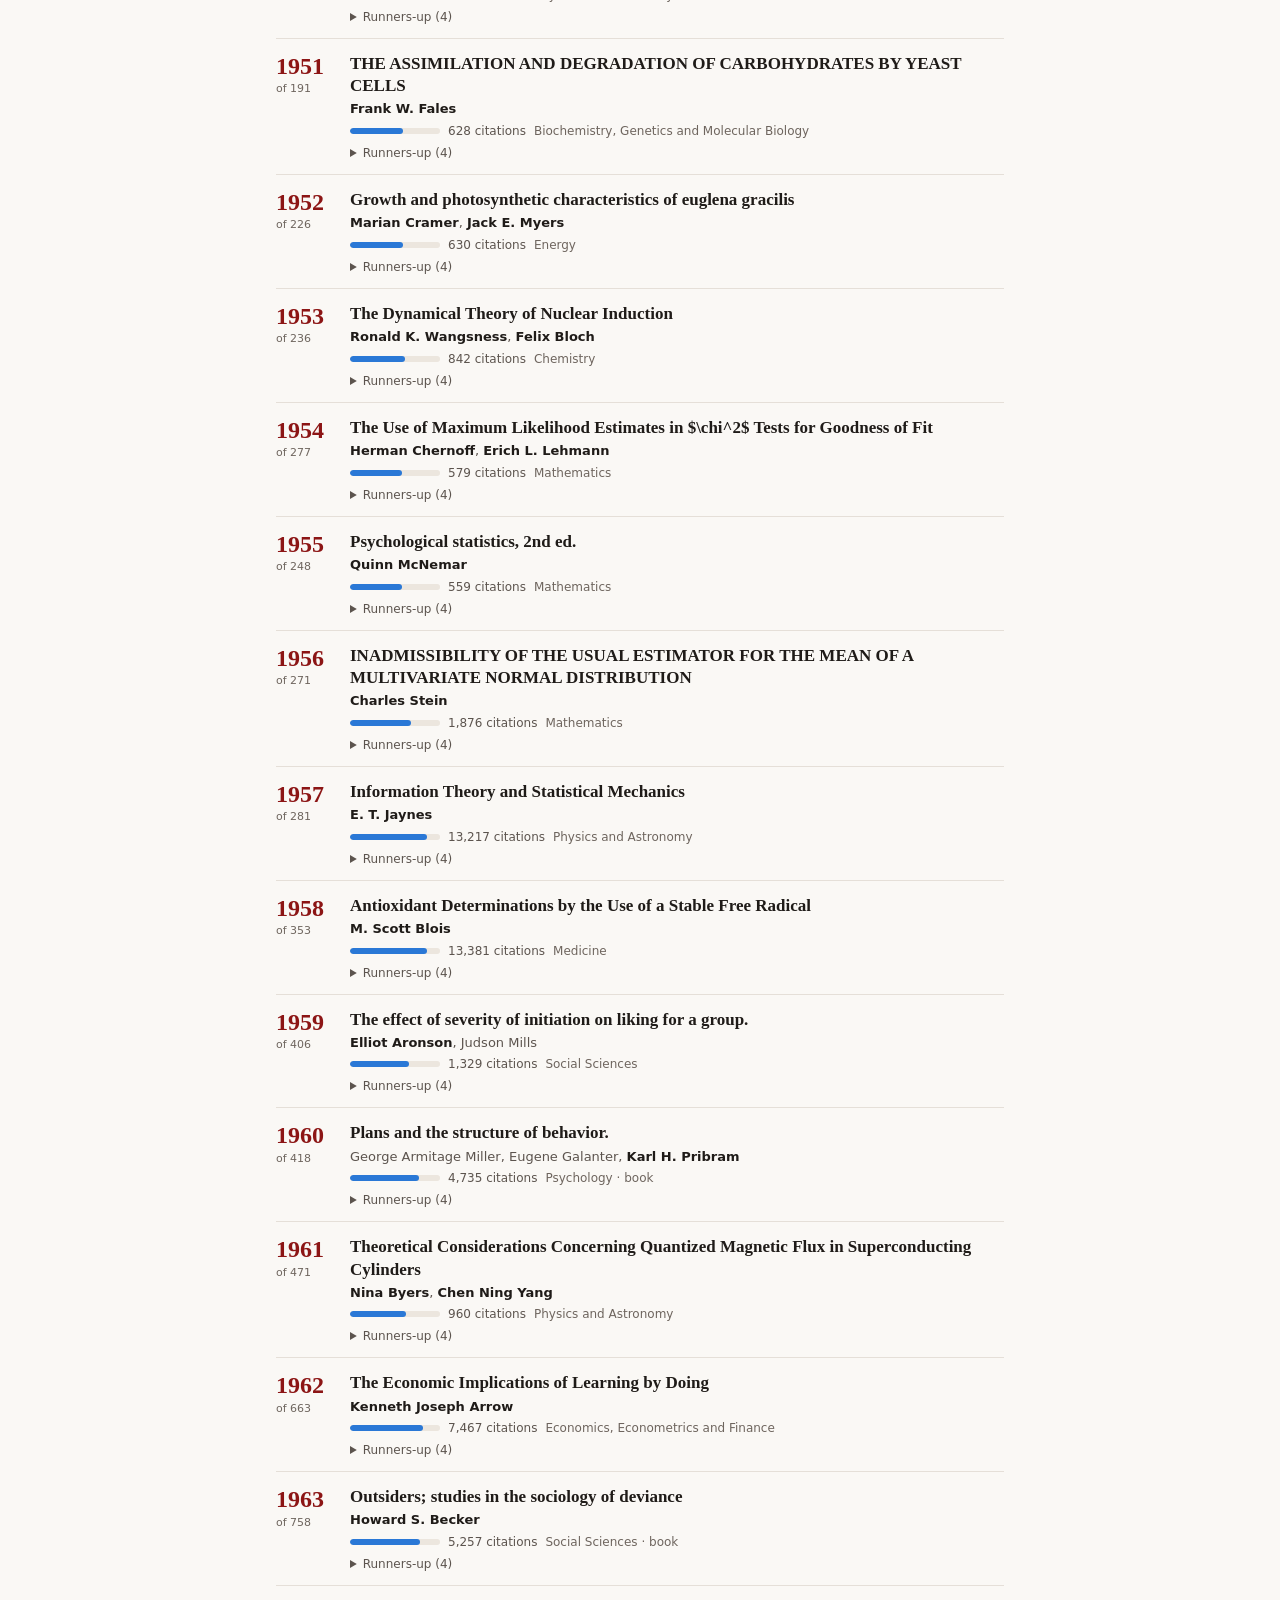
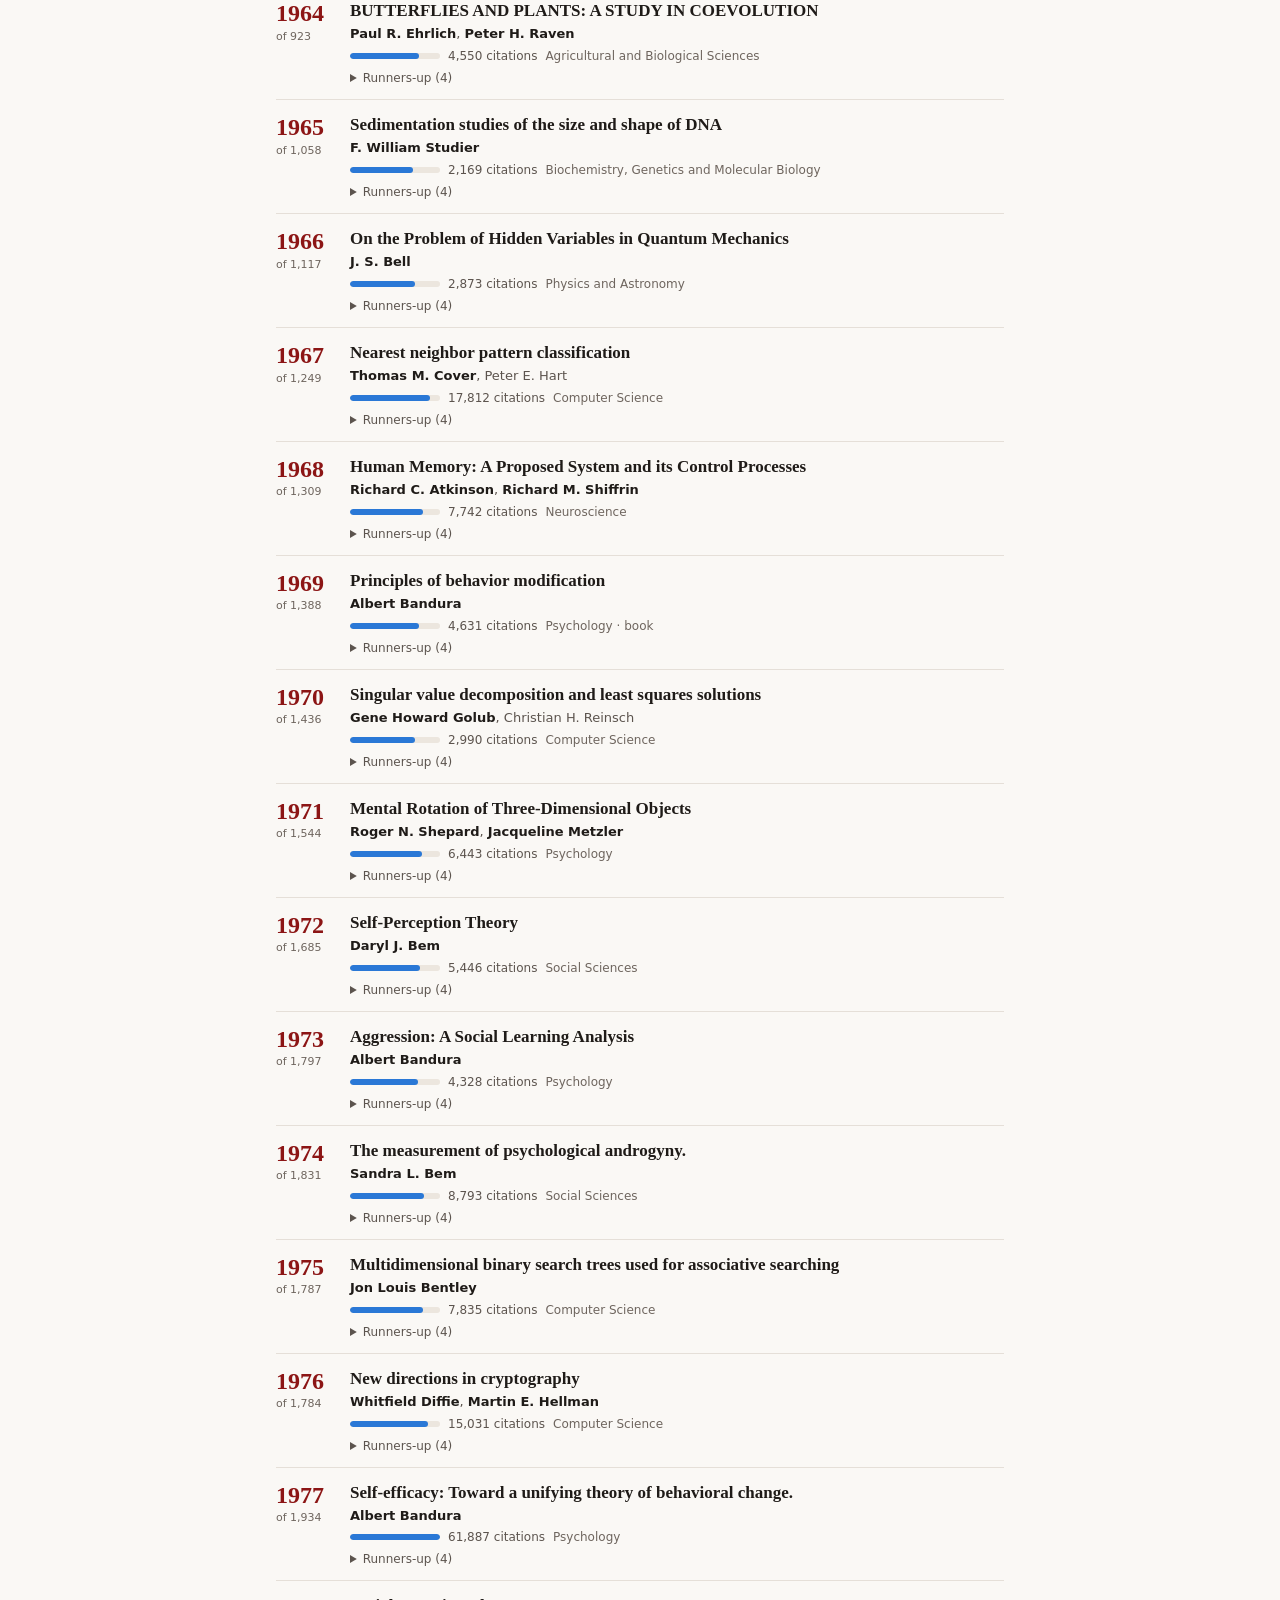
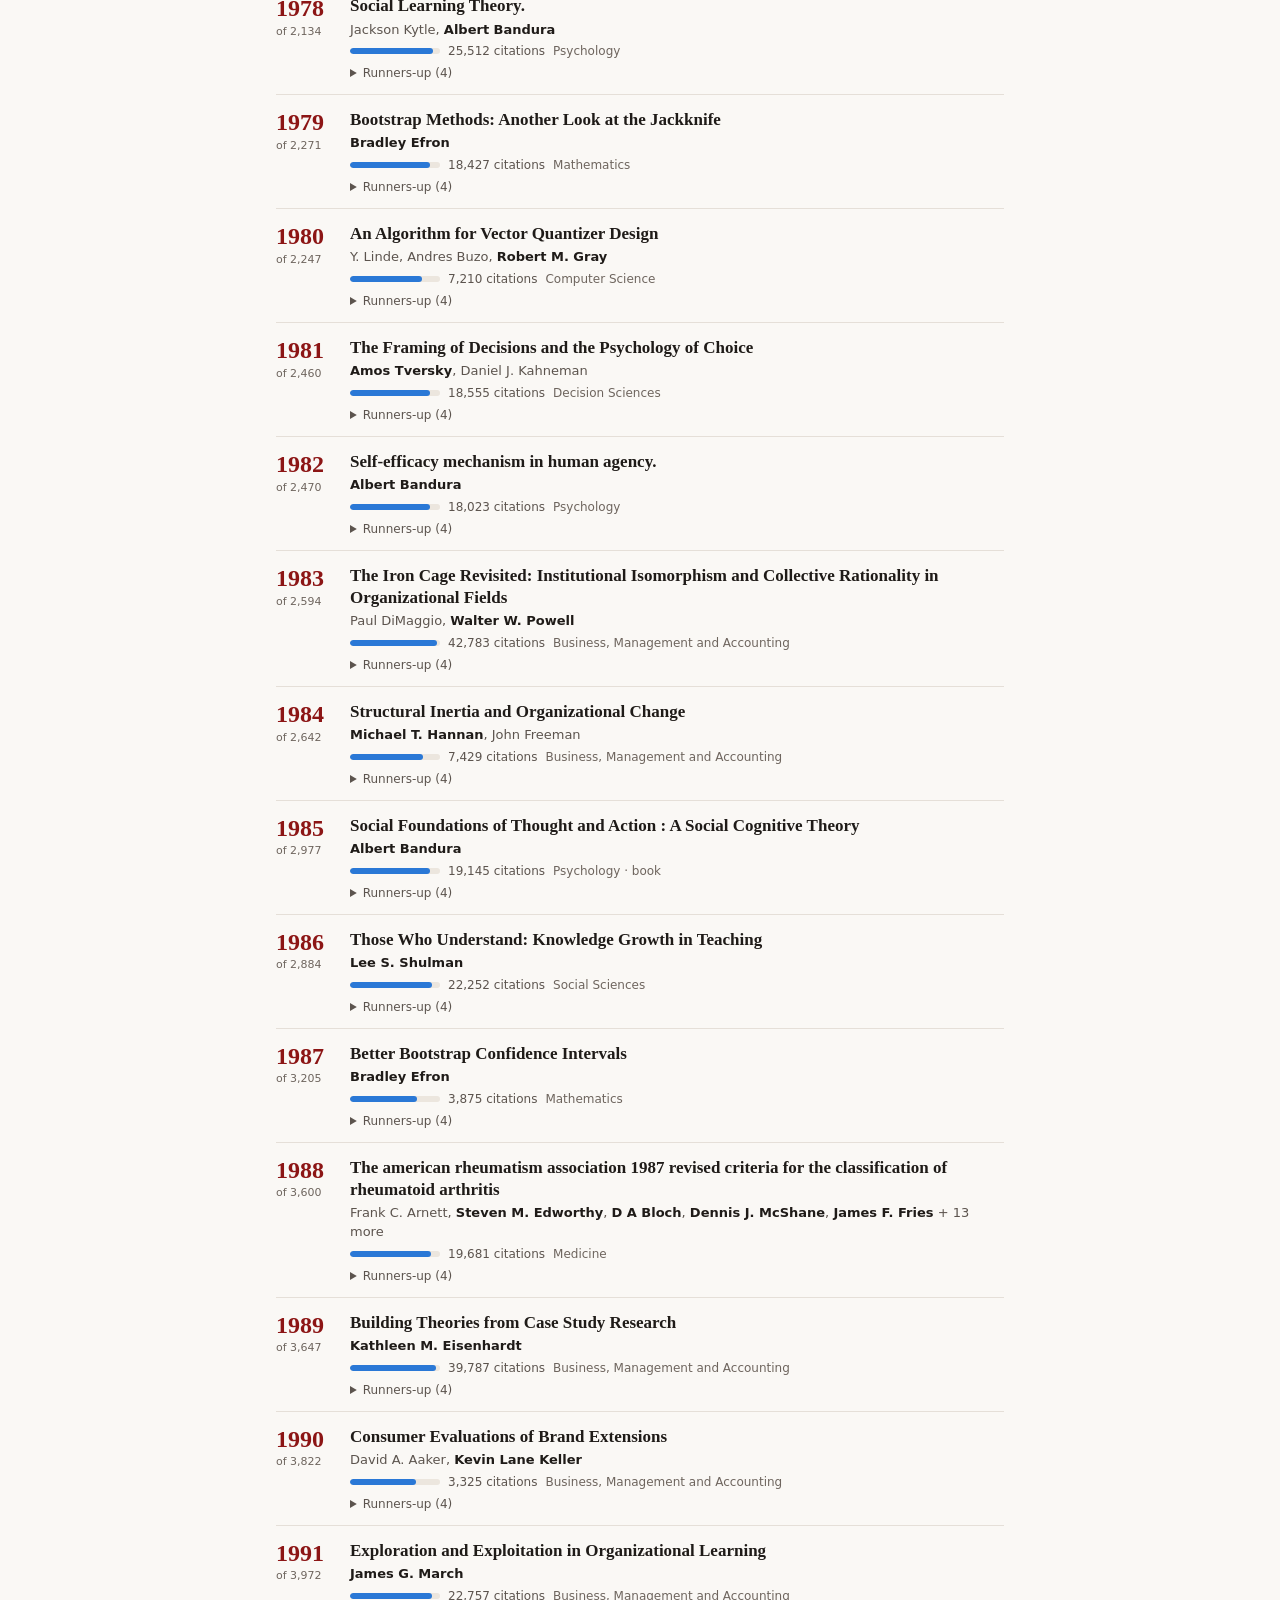
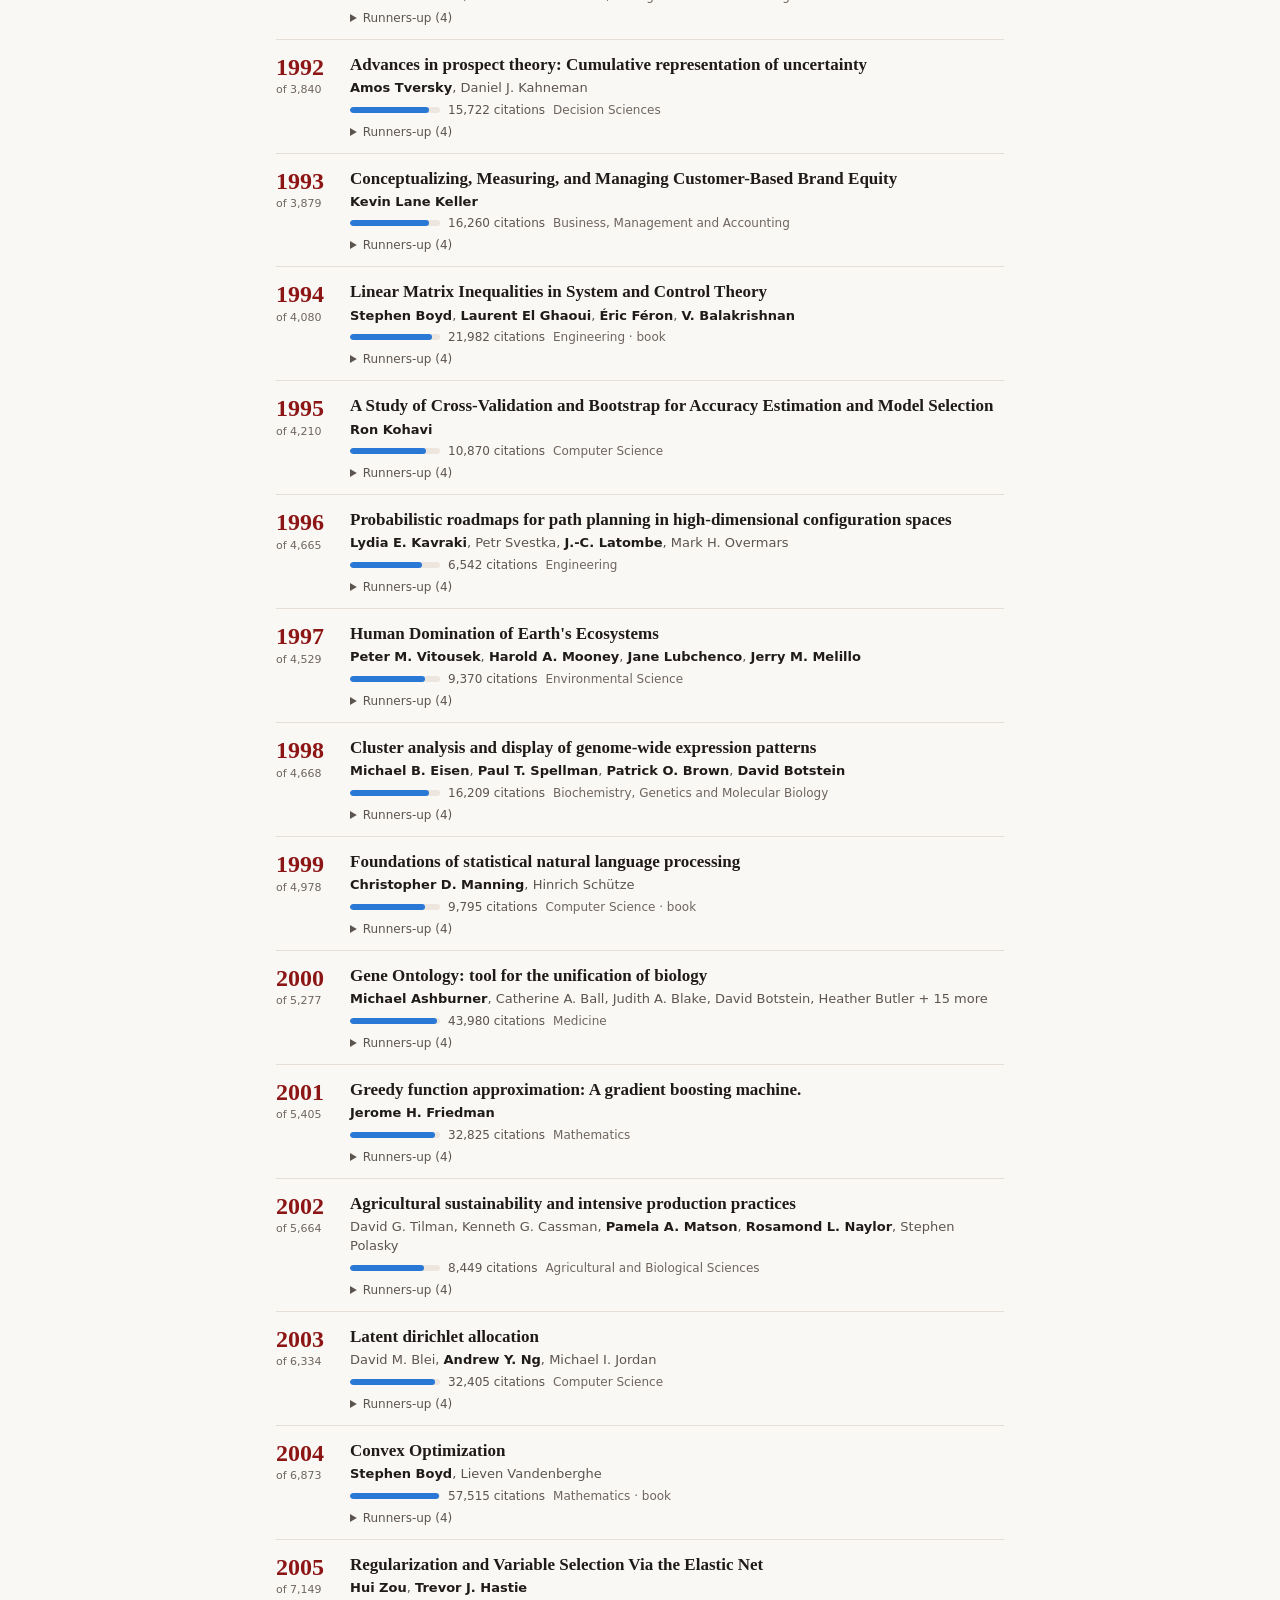
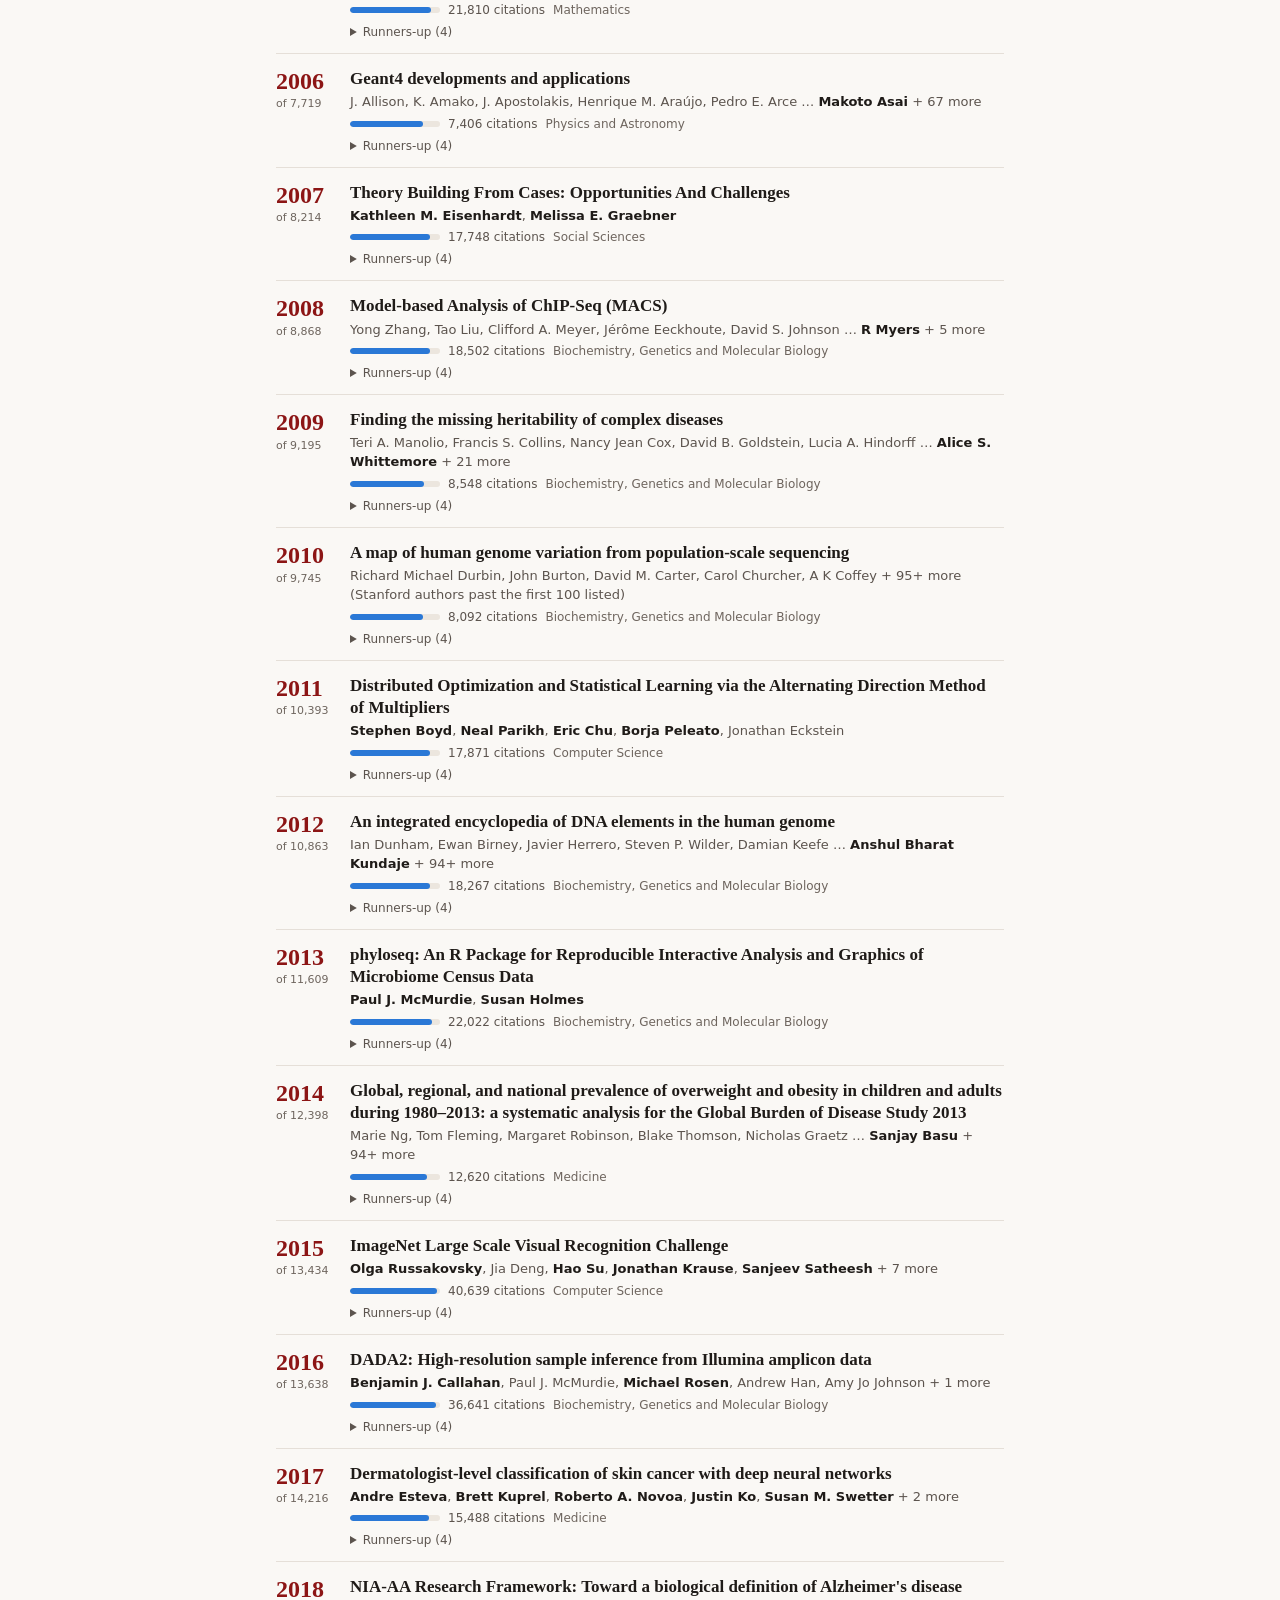
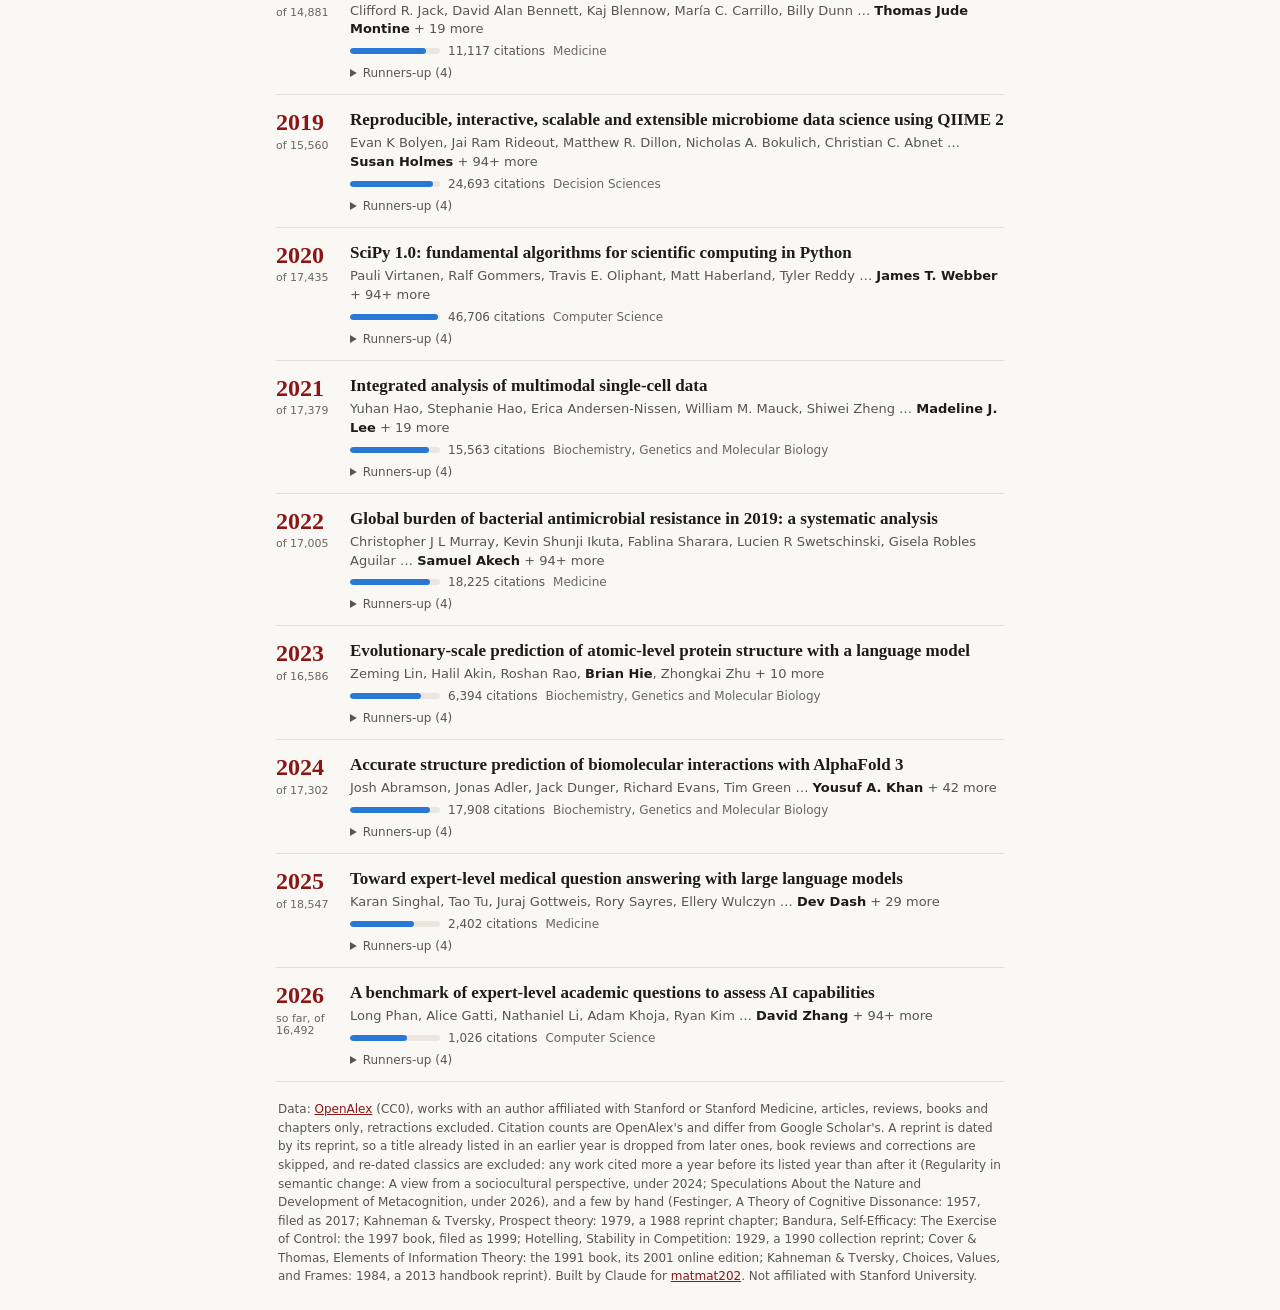
==== commit d5e27809: "Update Paper of the Year 2026-11-16 🤖 Generated with [Claude Code](https://claude.com/claude-code)" ====
--- a/index.html
+++ b/index.html
@@ -28,6 +28,7 @@
 main{max-width:760px;margin:0 auto;padding:16px}
 h1{font-size:24px;margin:4px 0 2px}h1 .red{color:var(--accent)}
 .sub{color:var(--ink-2);font-size:13px;margin:0 0 12px;line-height:1.45}
+.story{font-size:14px;margin:-4px 0 14px}.story a{color:var(--accent);font-weight:600}
 a{color:var(--accent)}
 :focus-visible{outline:3px solid var(--accent);outline-offset:2px}
 /* keyboard focus must not land under the sticky filter bar */
@@ -70,6 +71,7 @@
   <h1>Paper of the <span class="red">Year</span></h1>
   <p class="sub">Stanford's most-cited paper for every year since 1900, by citations in <a href="https://openalex.org/">OpenAlex</a>.
     Stanford authors are in bold. Older papers have had longer to be cited, so compare a year with its neighbours, not with this one.</p>
+  <p class="story"><a href="story/">Read the story: how Stanford turned from physics to medicine &rarr;</a></p>
 
   <div class="bar-top">
     <ul class="fields" id="fields" aria-label="Field"></ul>
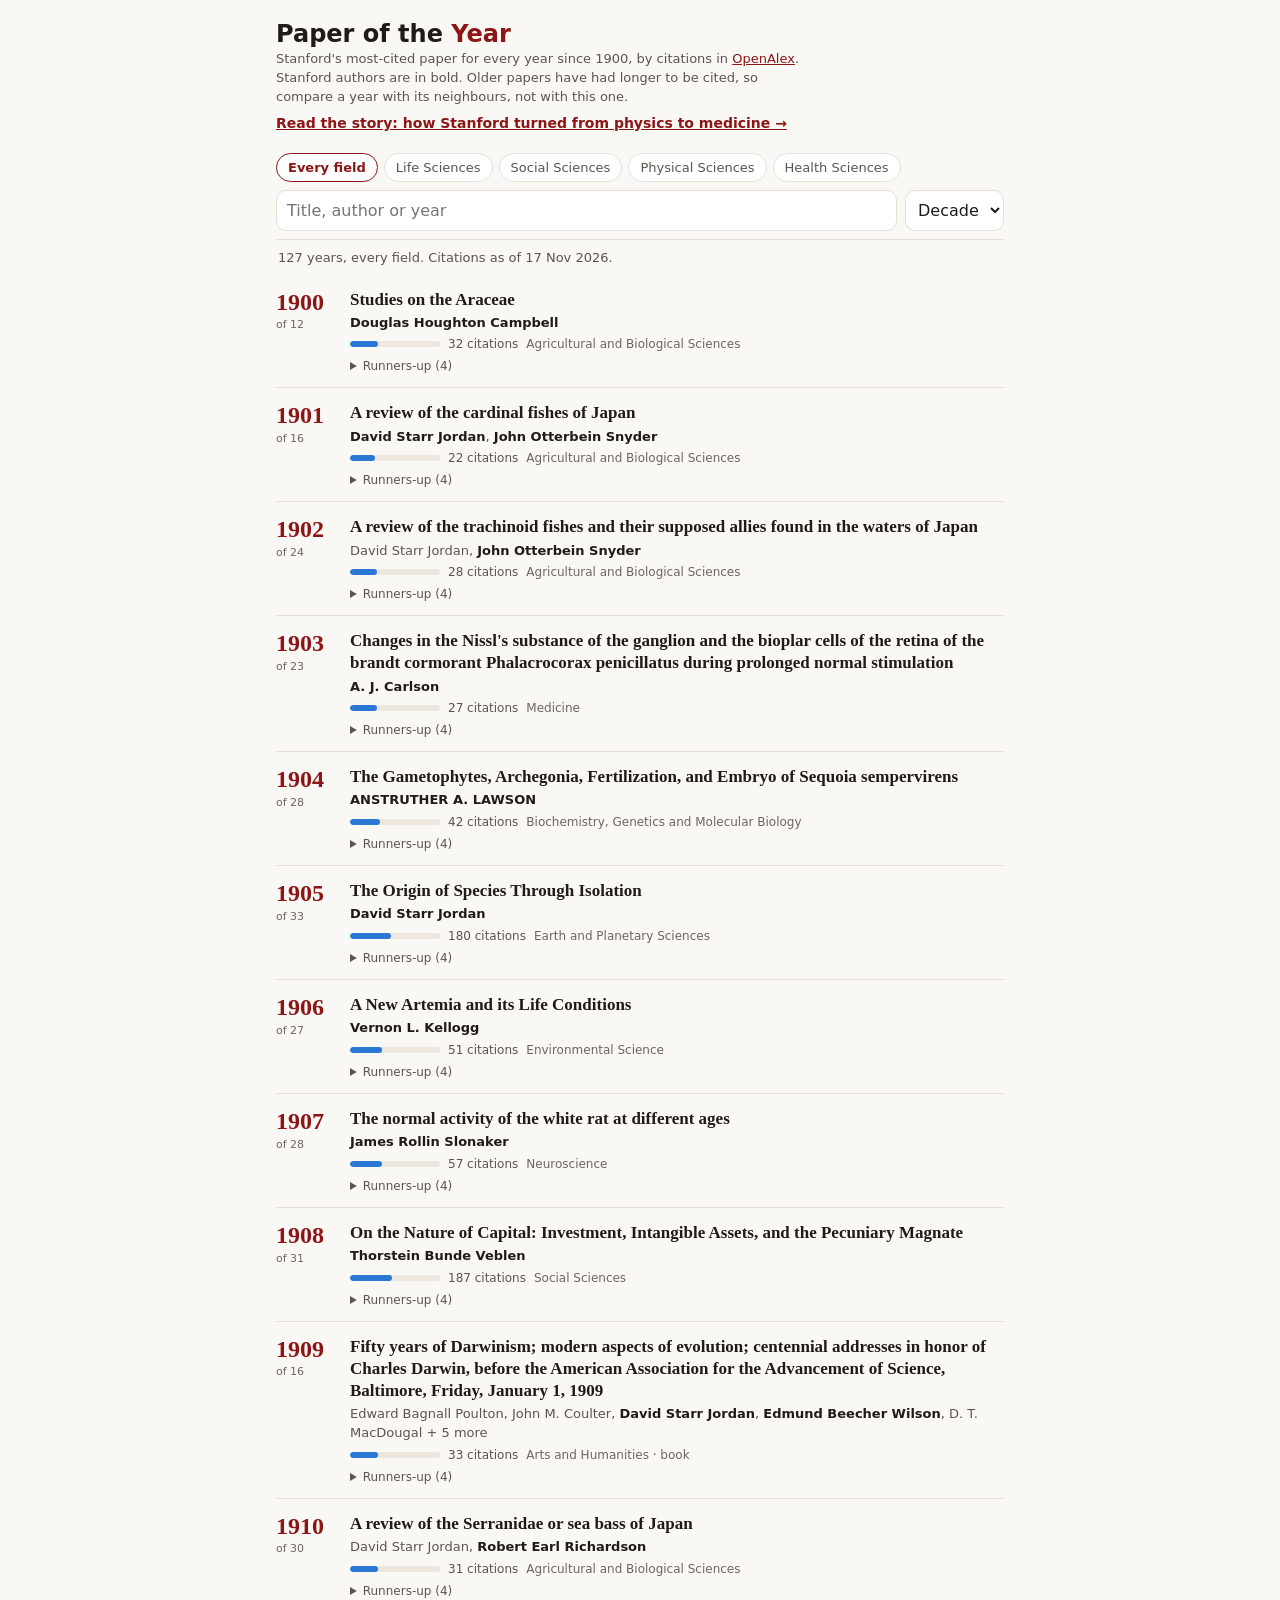
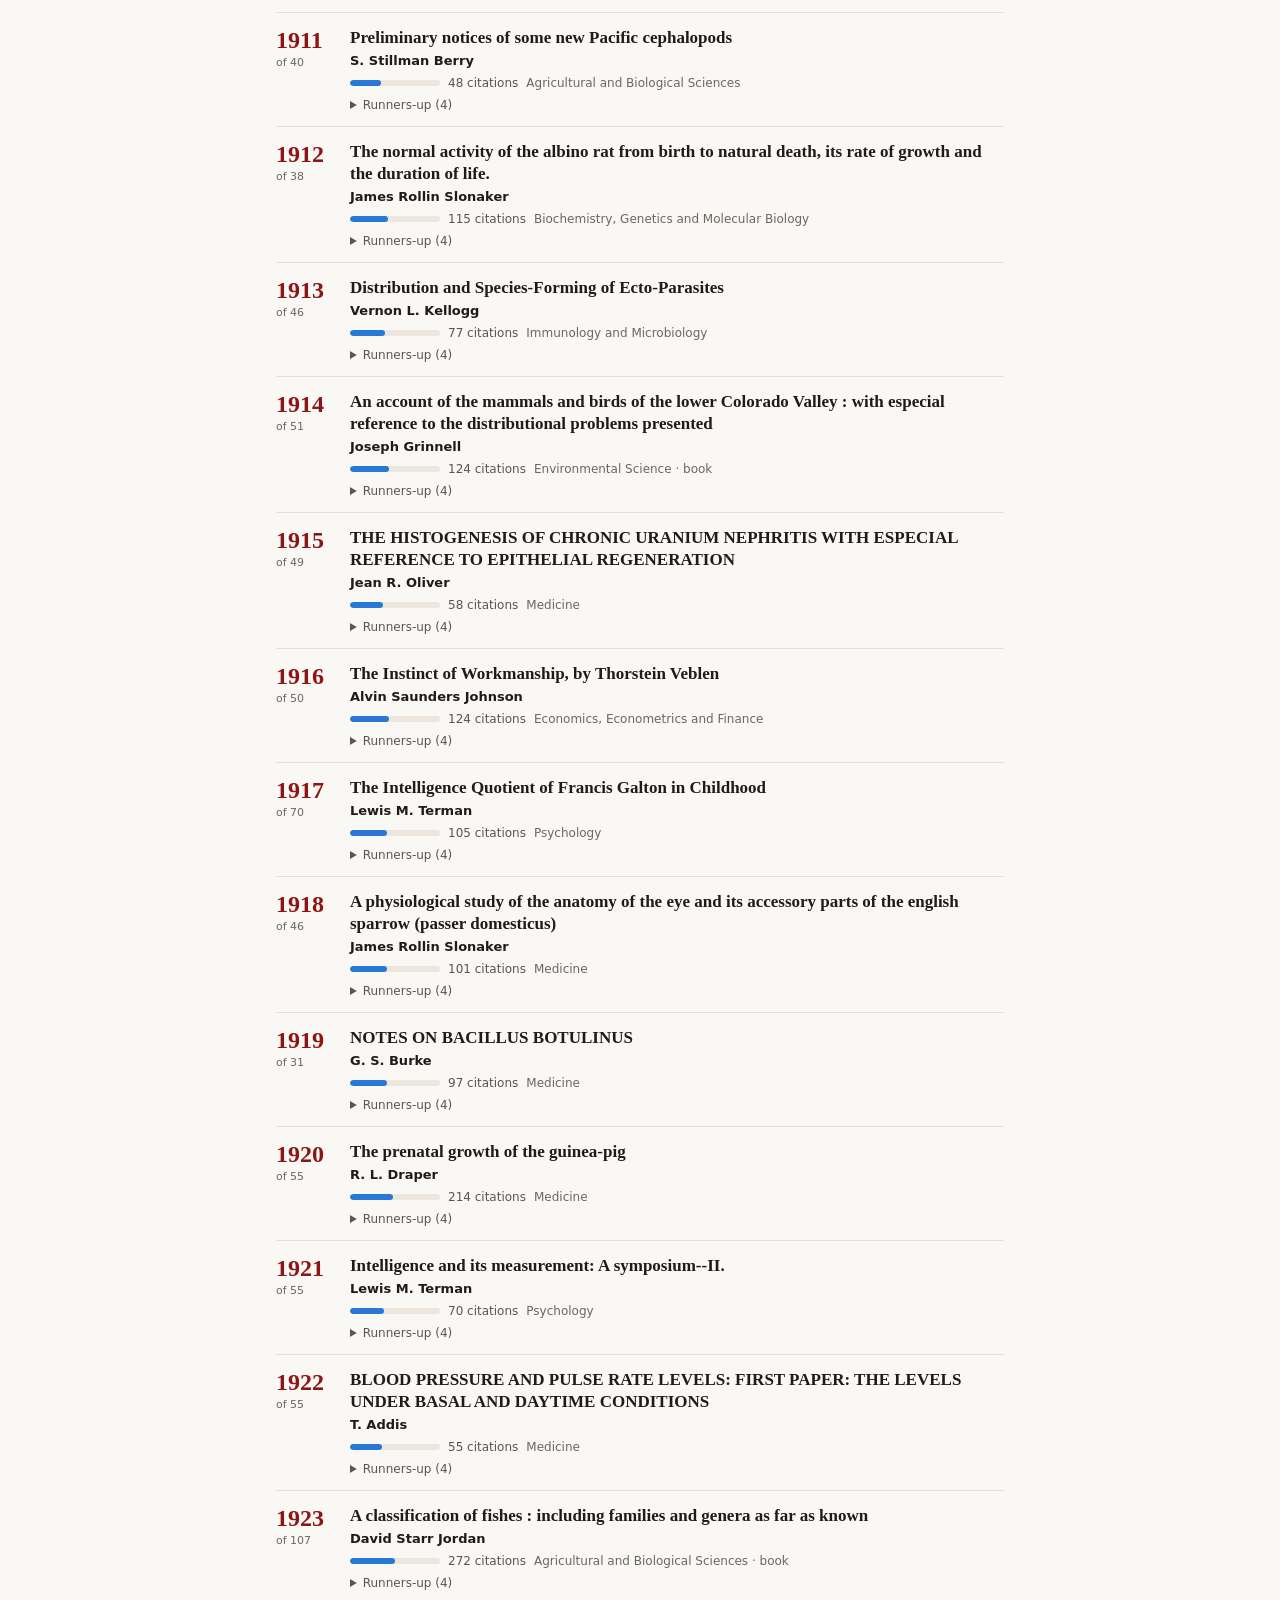
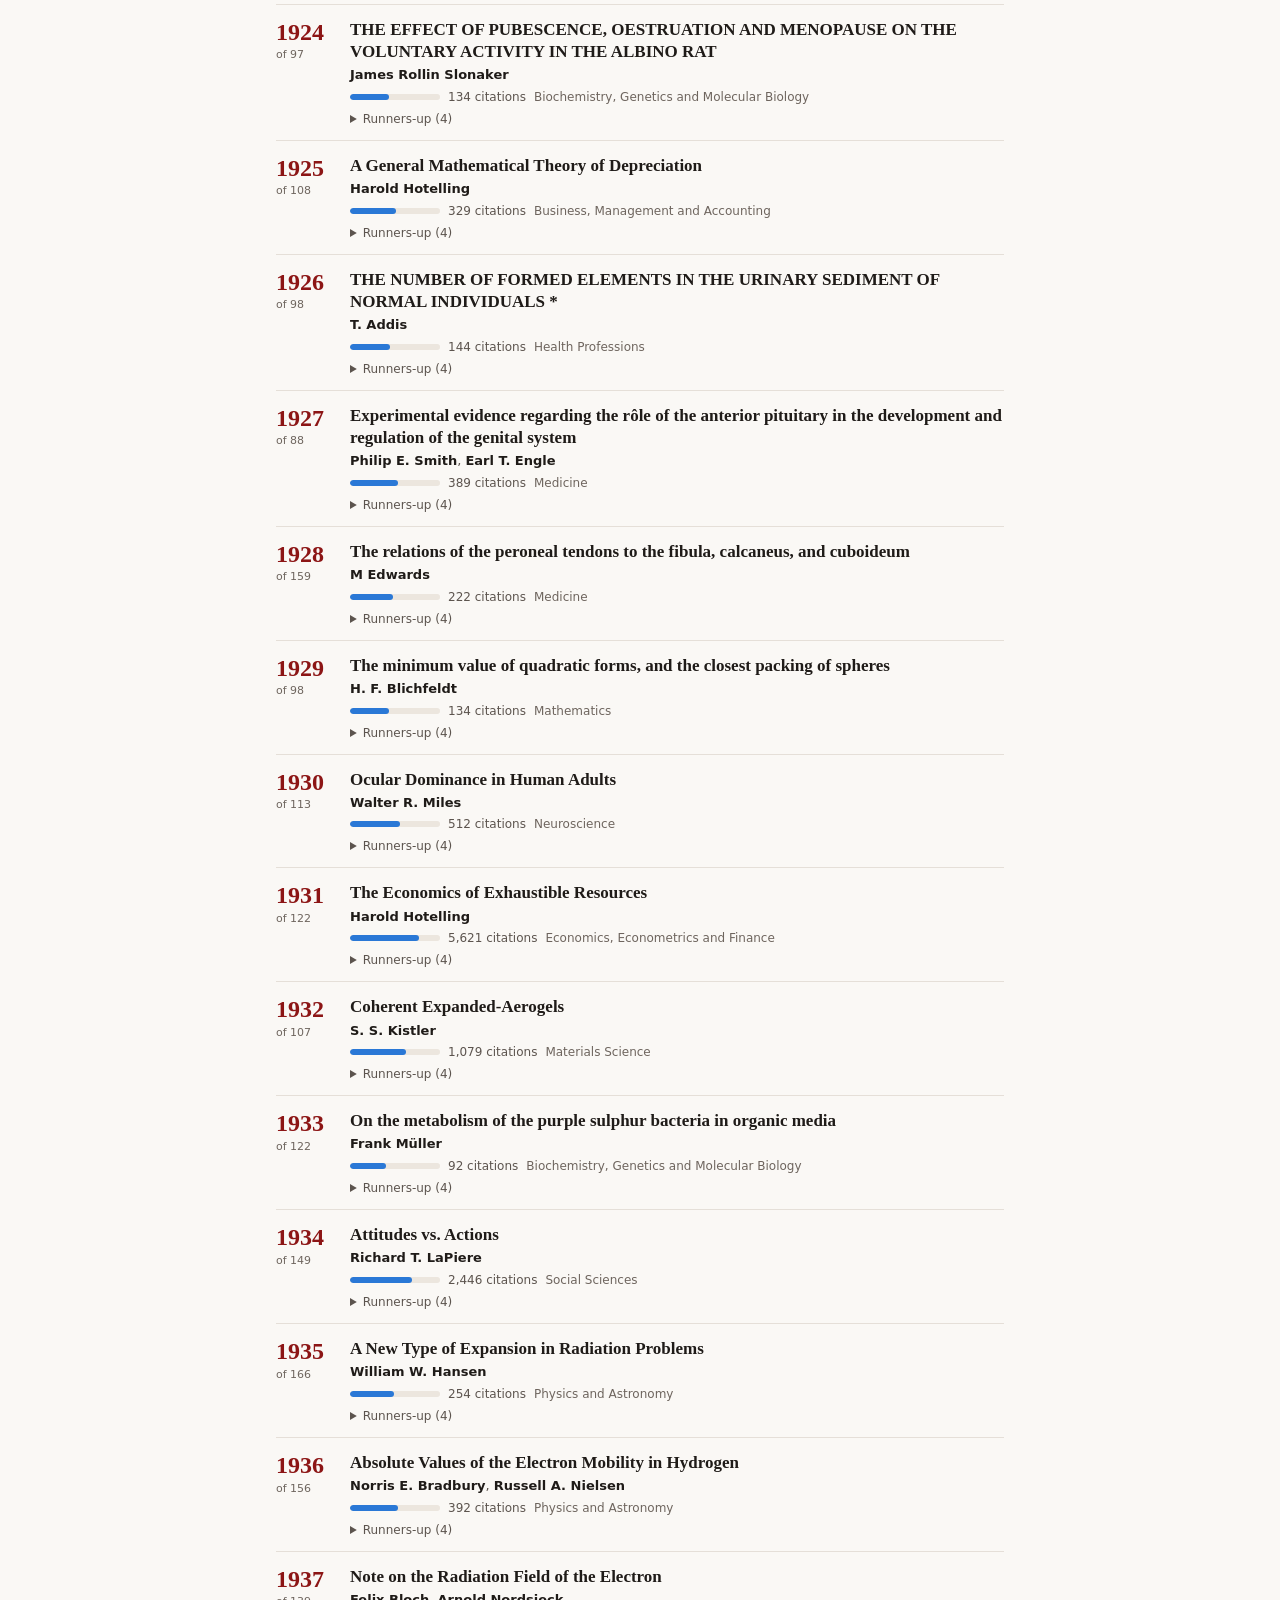
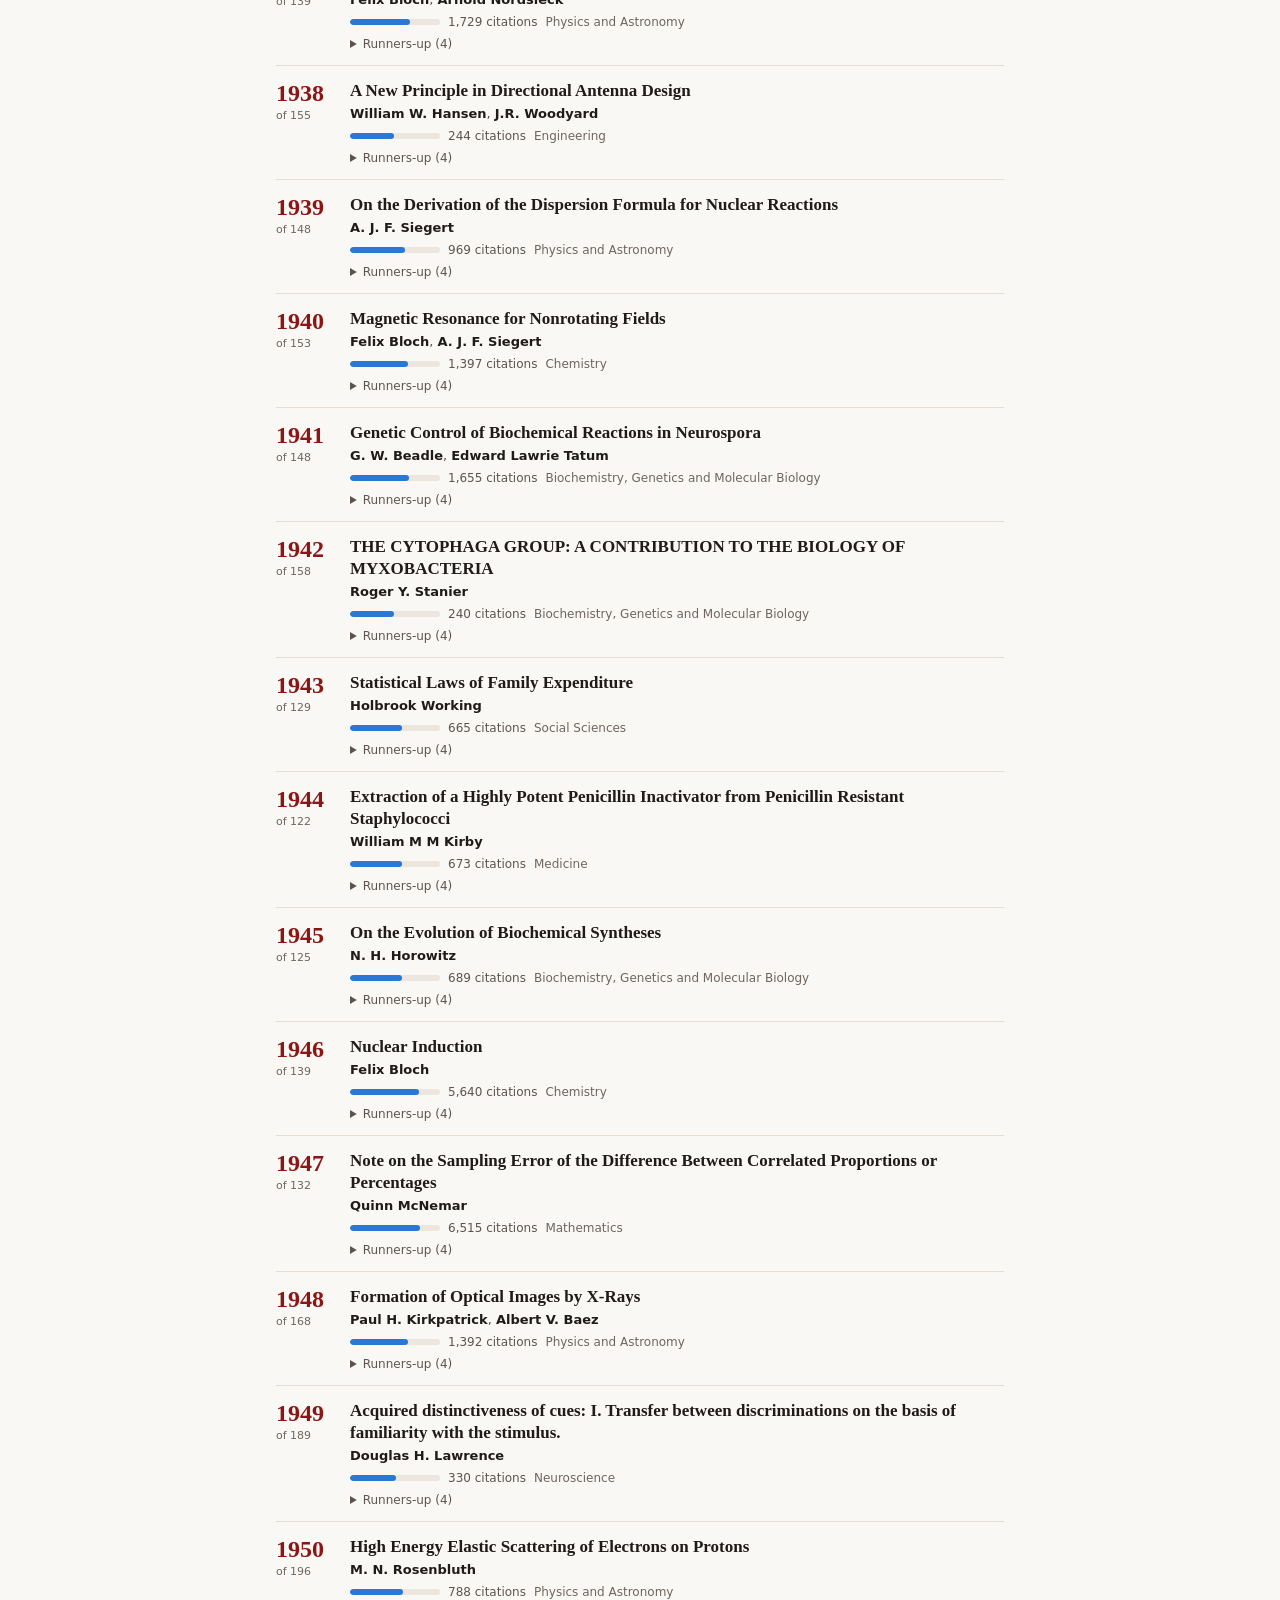
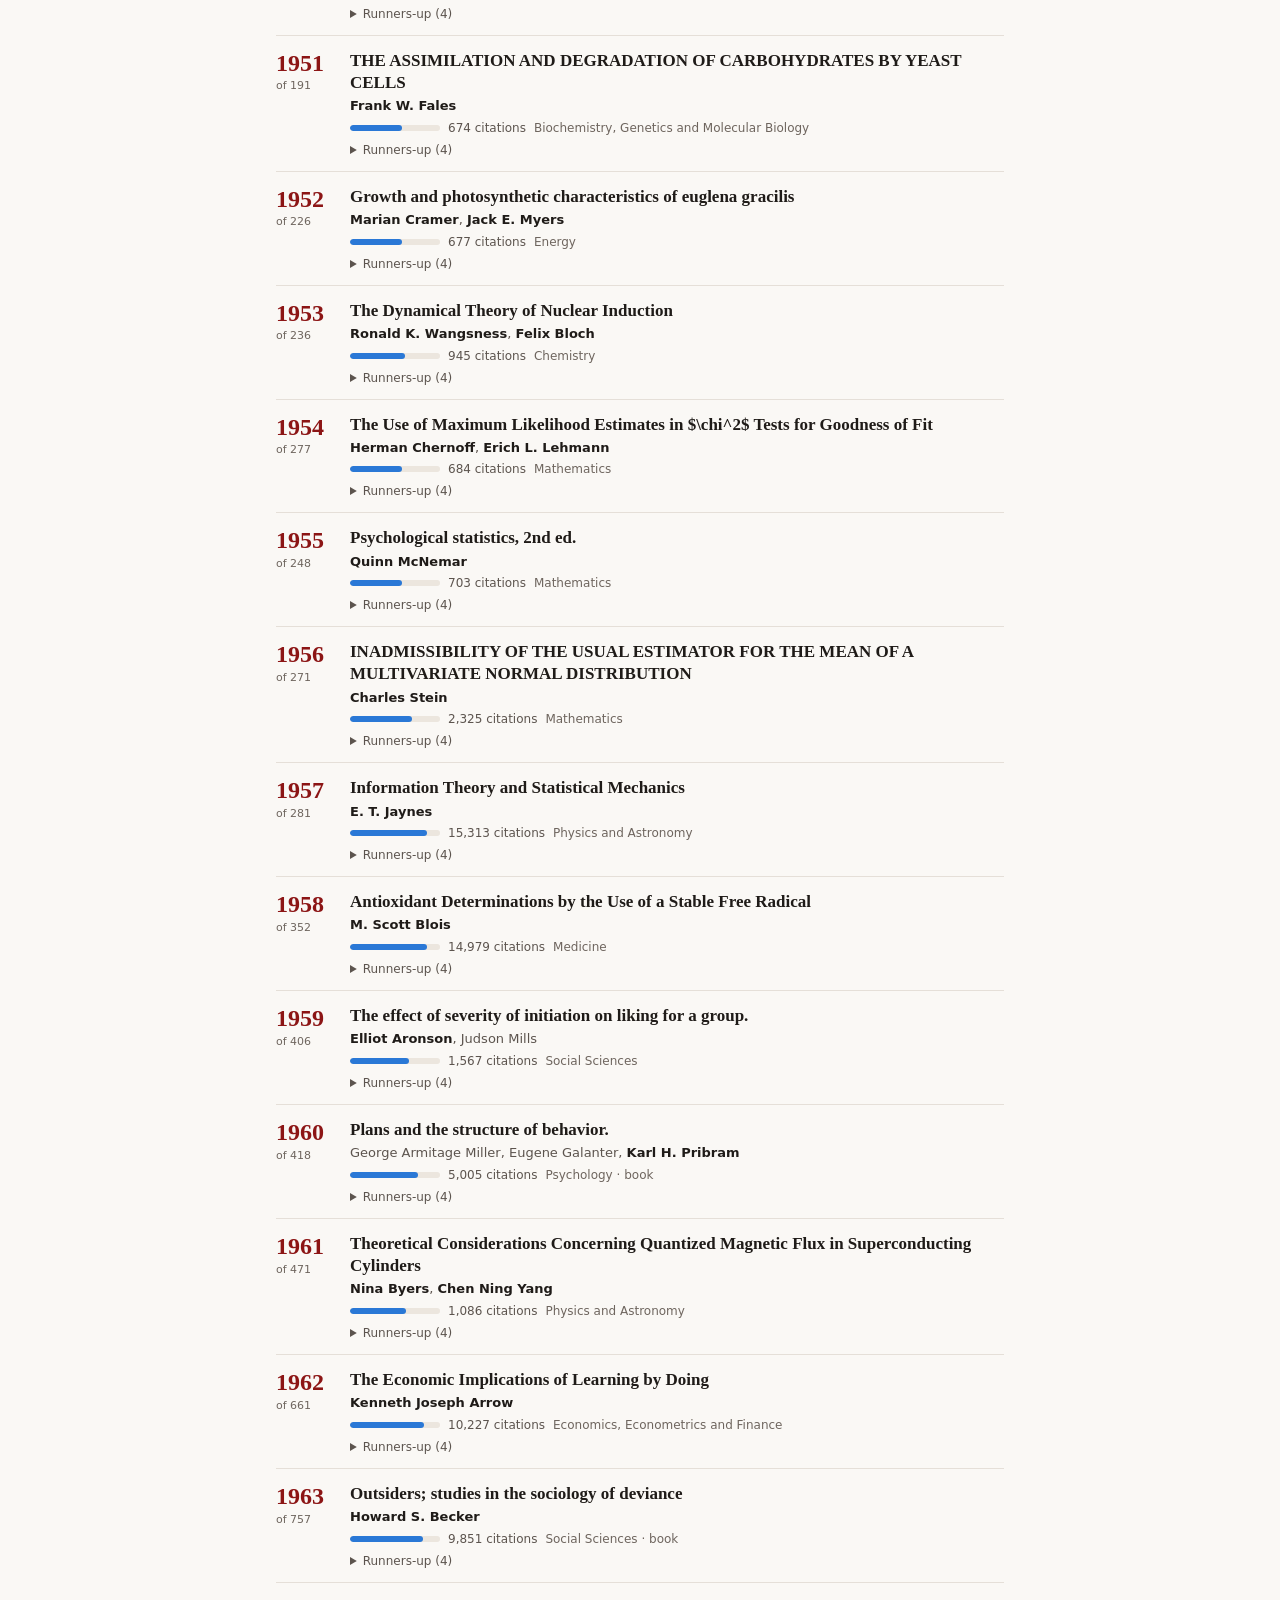
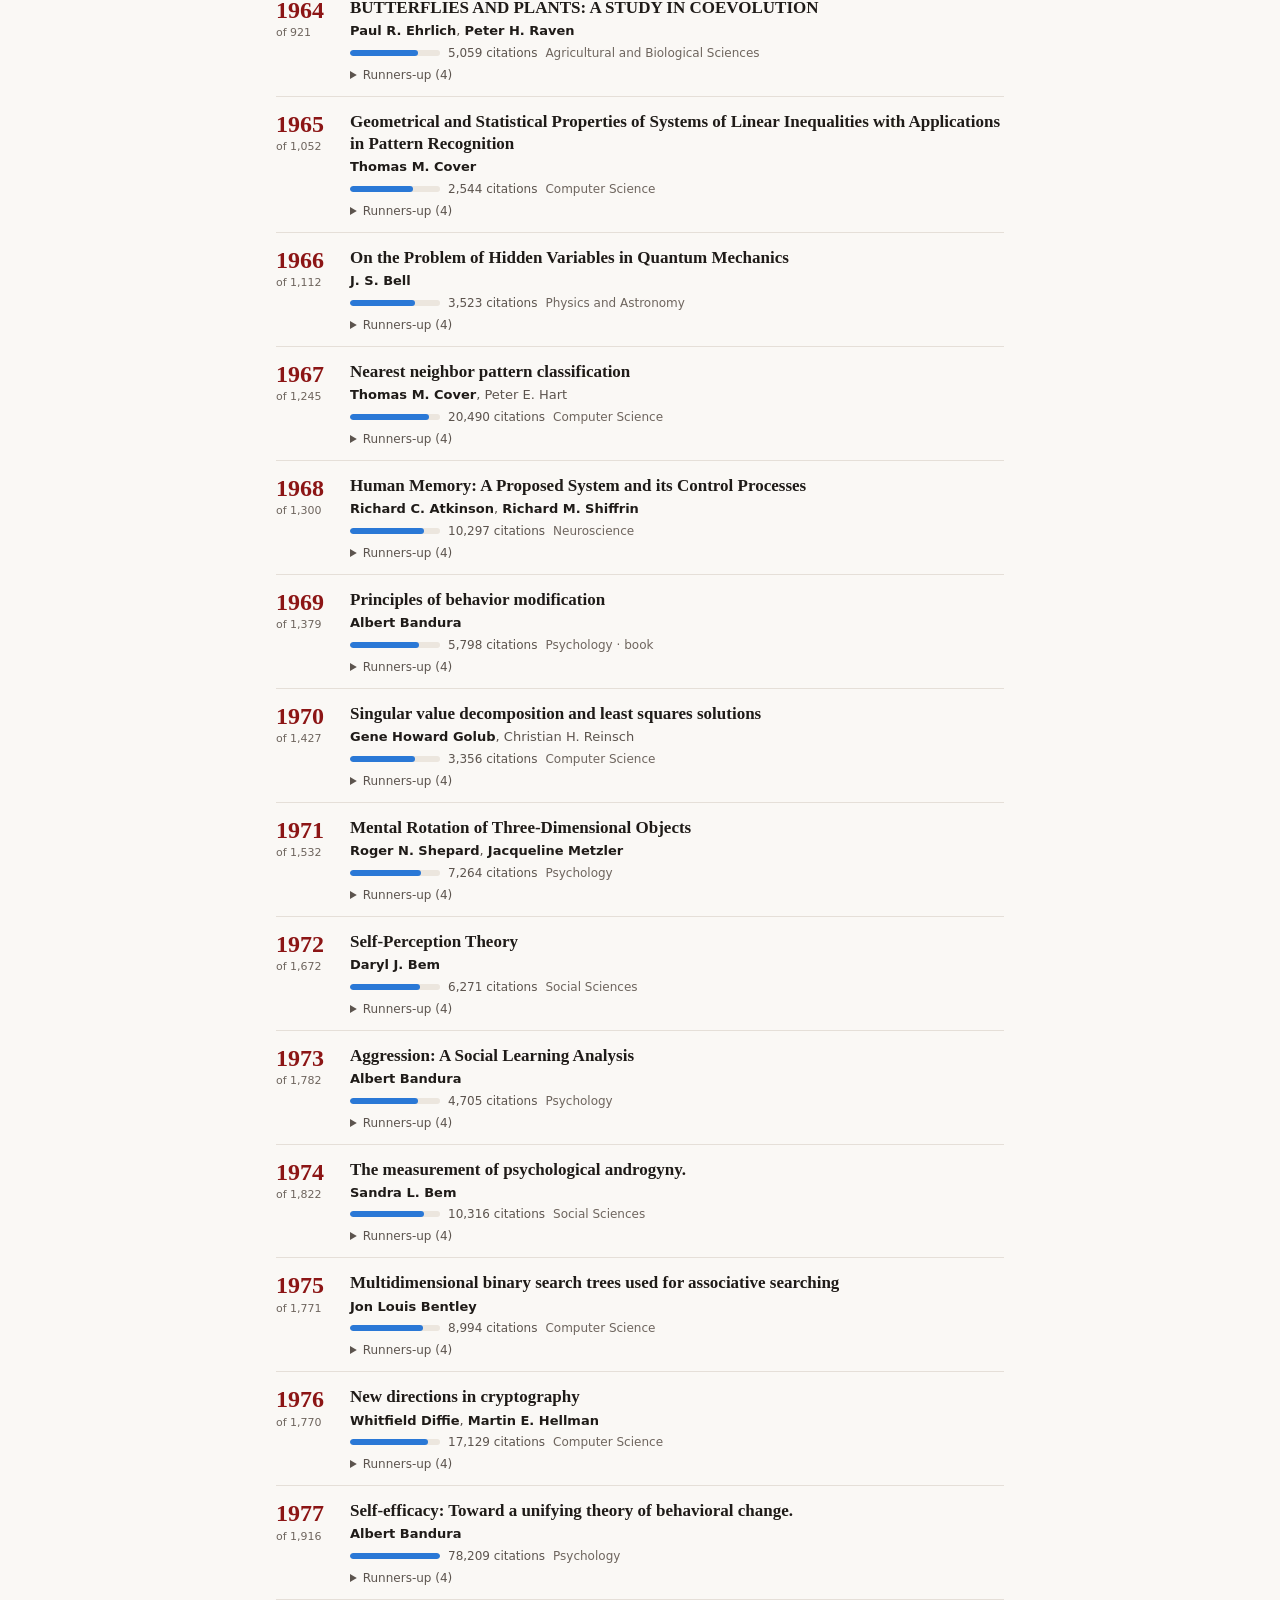
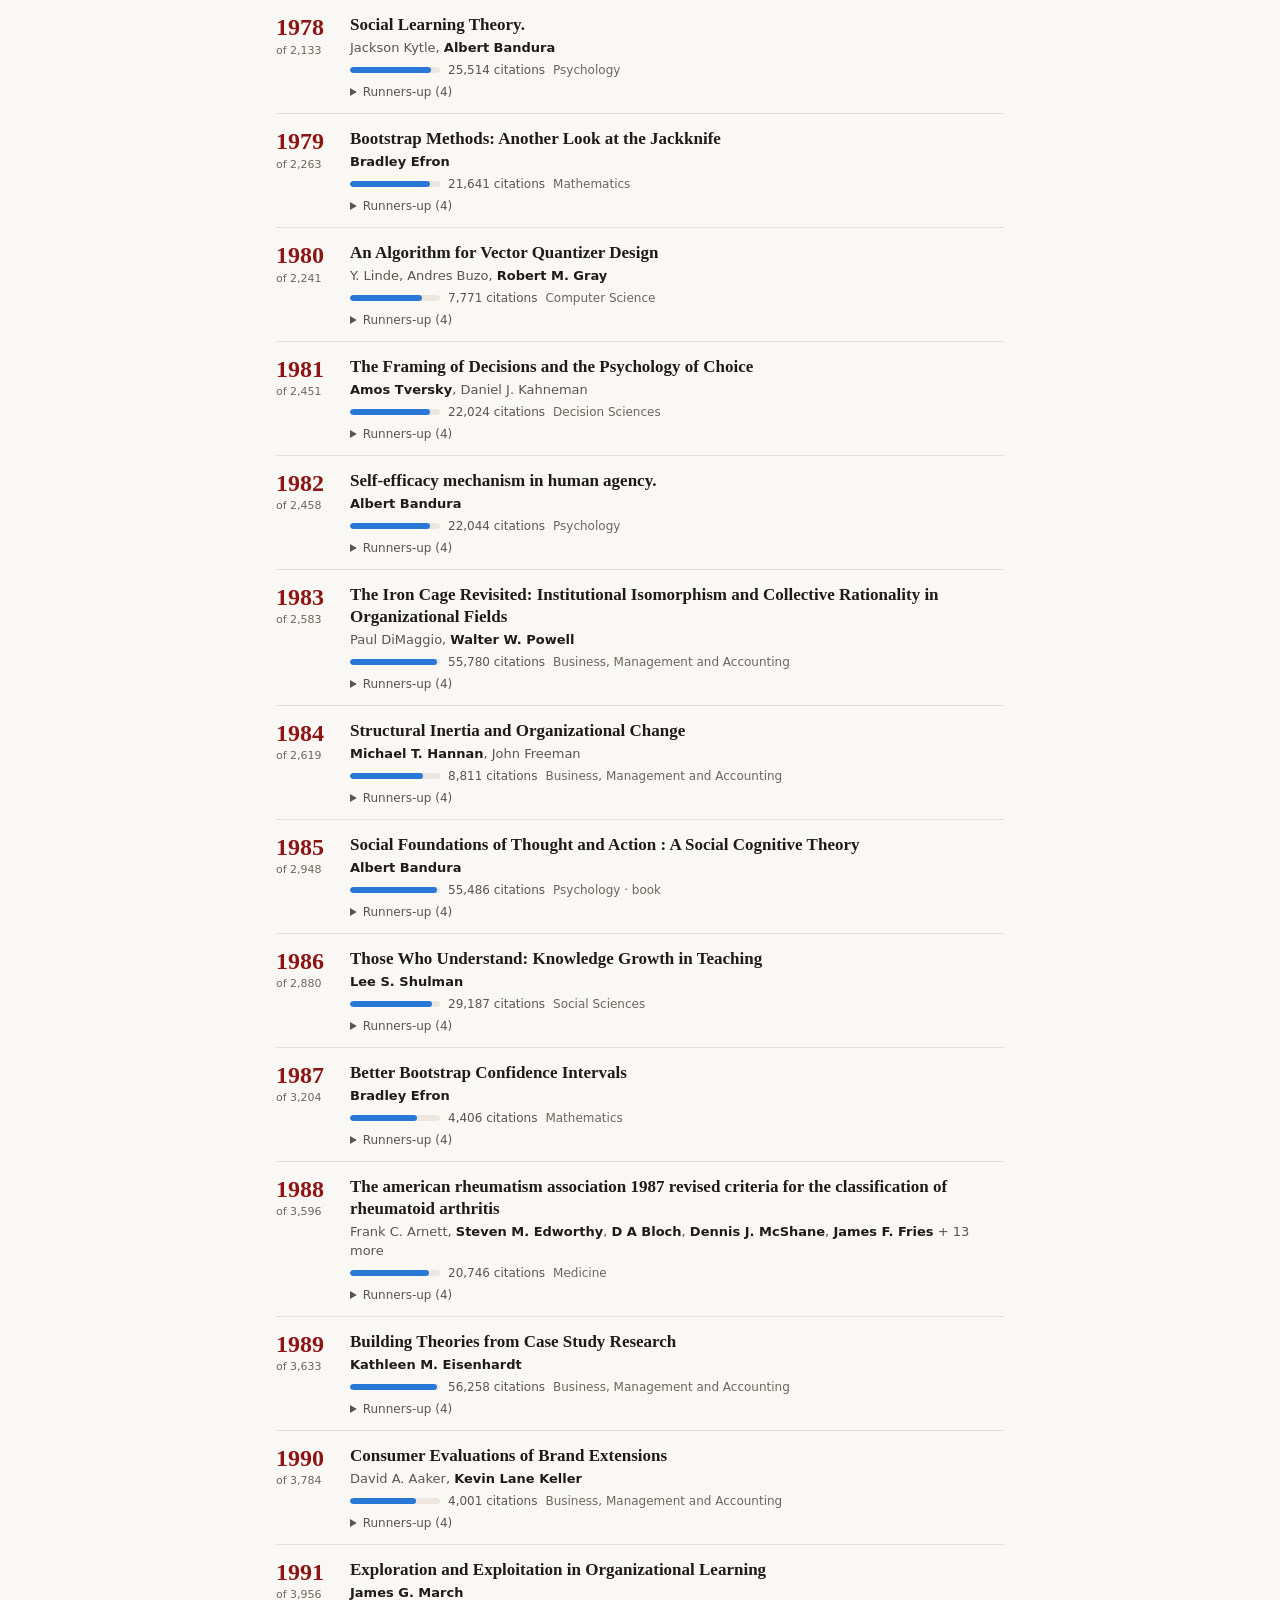
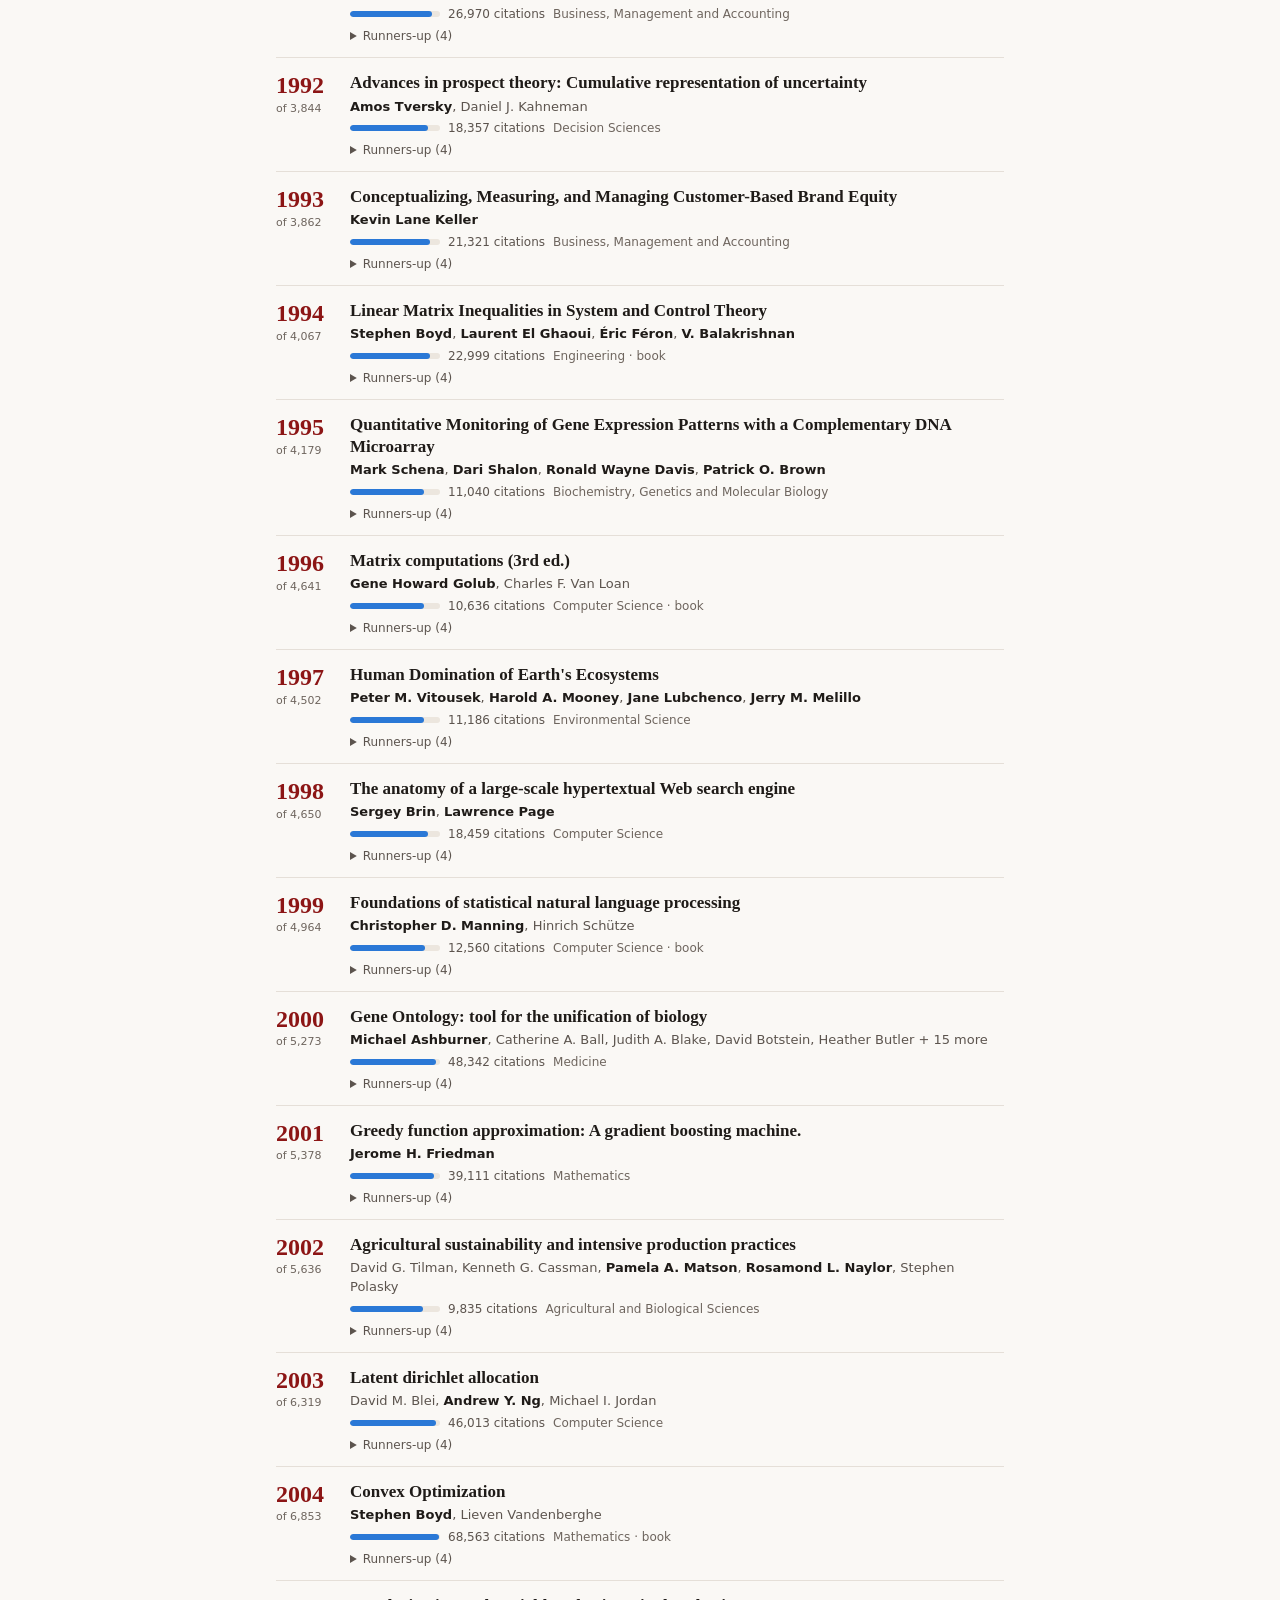
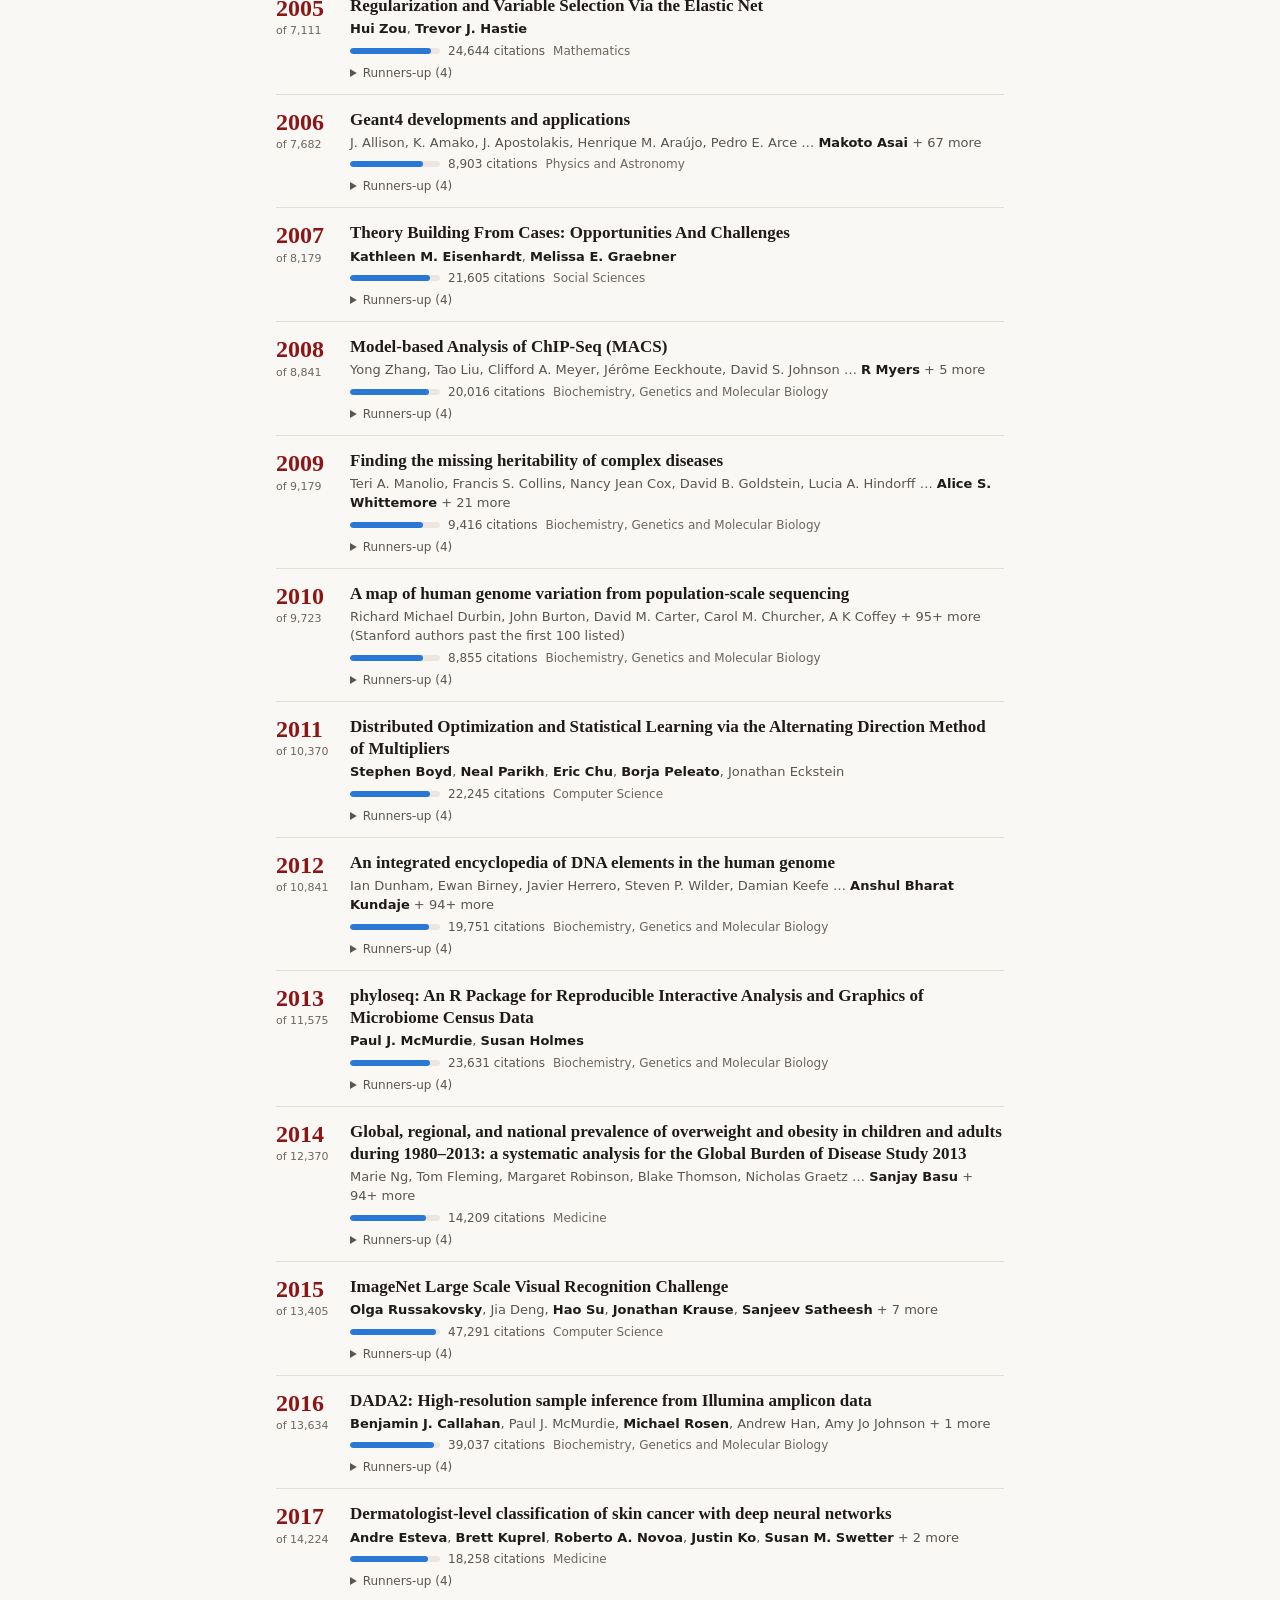
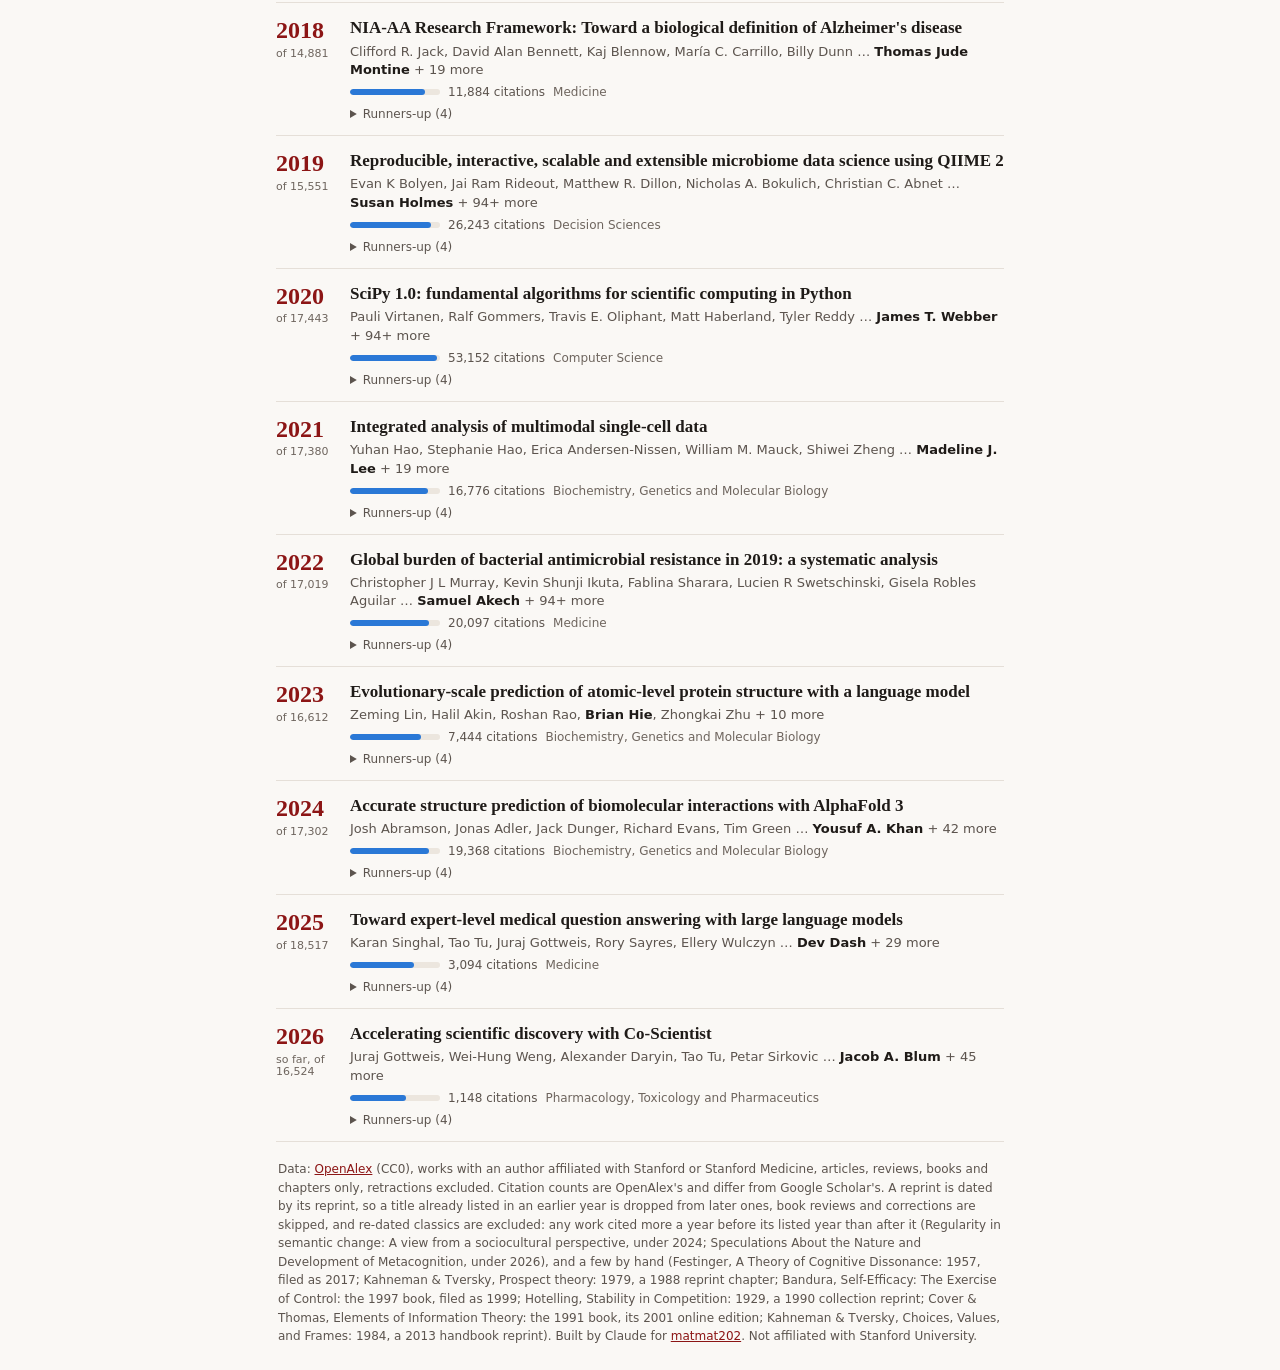
==== commit a035a4d4: "Update Paper of the Year 2026-11-17 🤖 Generated with [Claude Code](https://claude.com/claude-code)" ====
--- a/index.html
+++ b/index.html
@@ -27,7 +27,7 @@
 body{margin:0;background:var(--ground);color:var(--ink);font-family:var(--f-ui);font-size:15px}
 main{max-width:760px;margin:0 auto;padding:16px}
 h1{font-size:24px;margin:4px 0 2px}h1 .red{color:var(--accent)}
-.sub{color:var(--ink-2);font-size:13px;margin:0 0 12px;line-height:1.45}
+.sub{color:var(--ink-2);font-size:13px;margin:0 0 12px;line-height:1.45;max-width:65ch}
 .story{font-size:14px;margin:-4px 0 14px}.story a{color:var(--accent);font-weight:600}
 a{color:var(--accent)}
 :focus-visible{outline:3px solid var(--accent);outline-offset:2px}
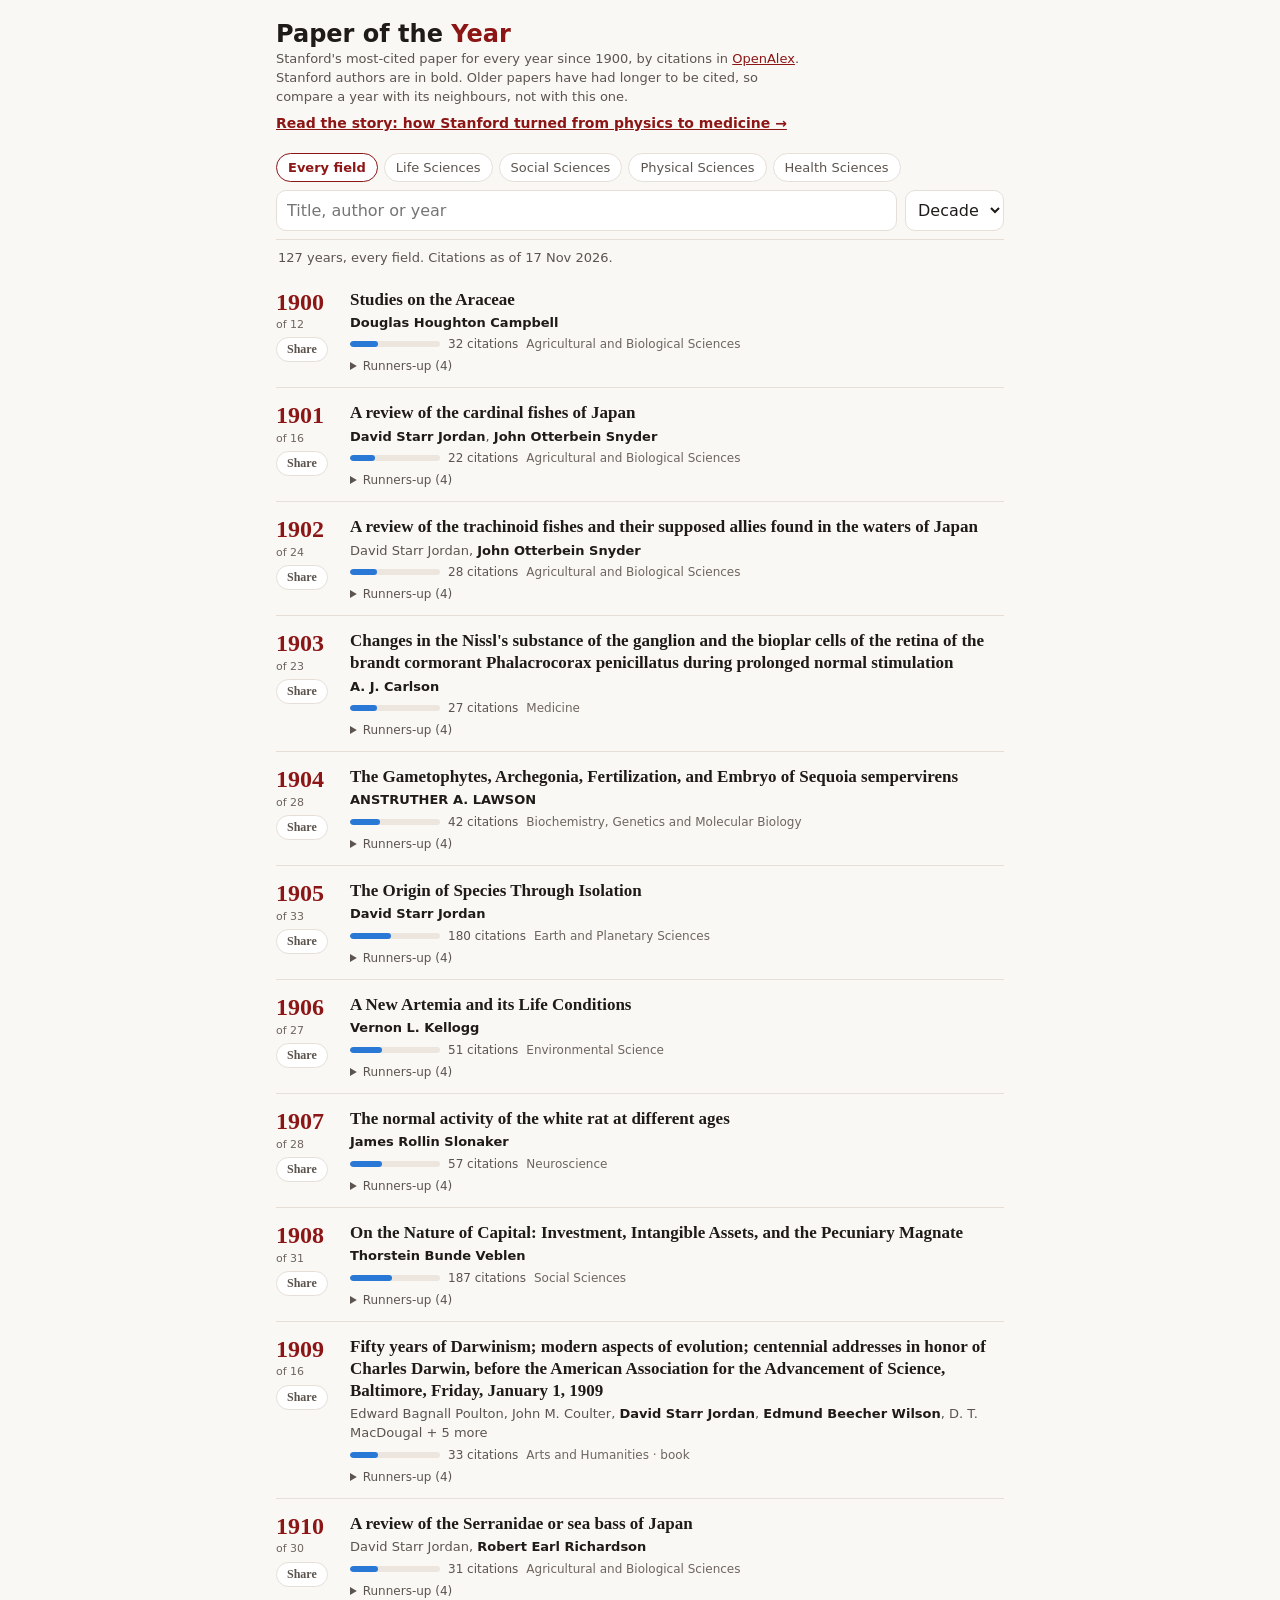
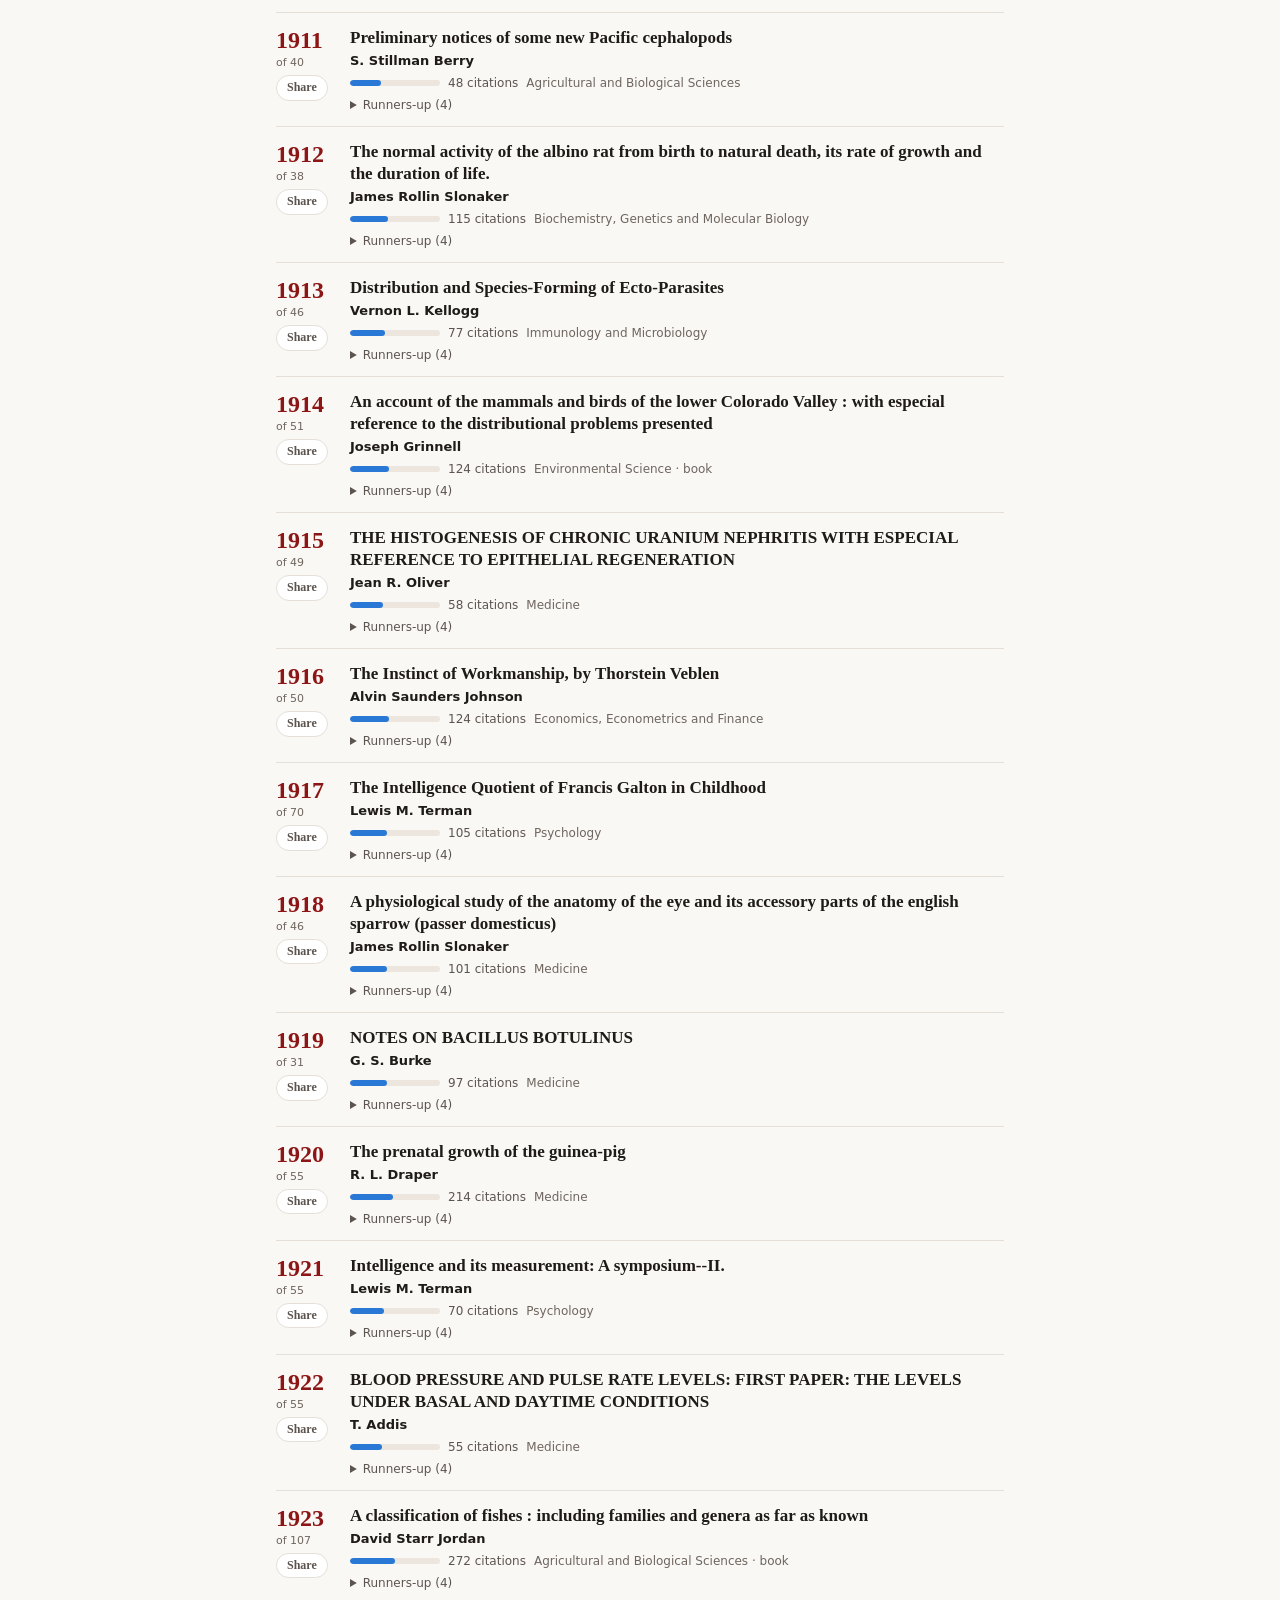
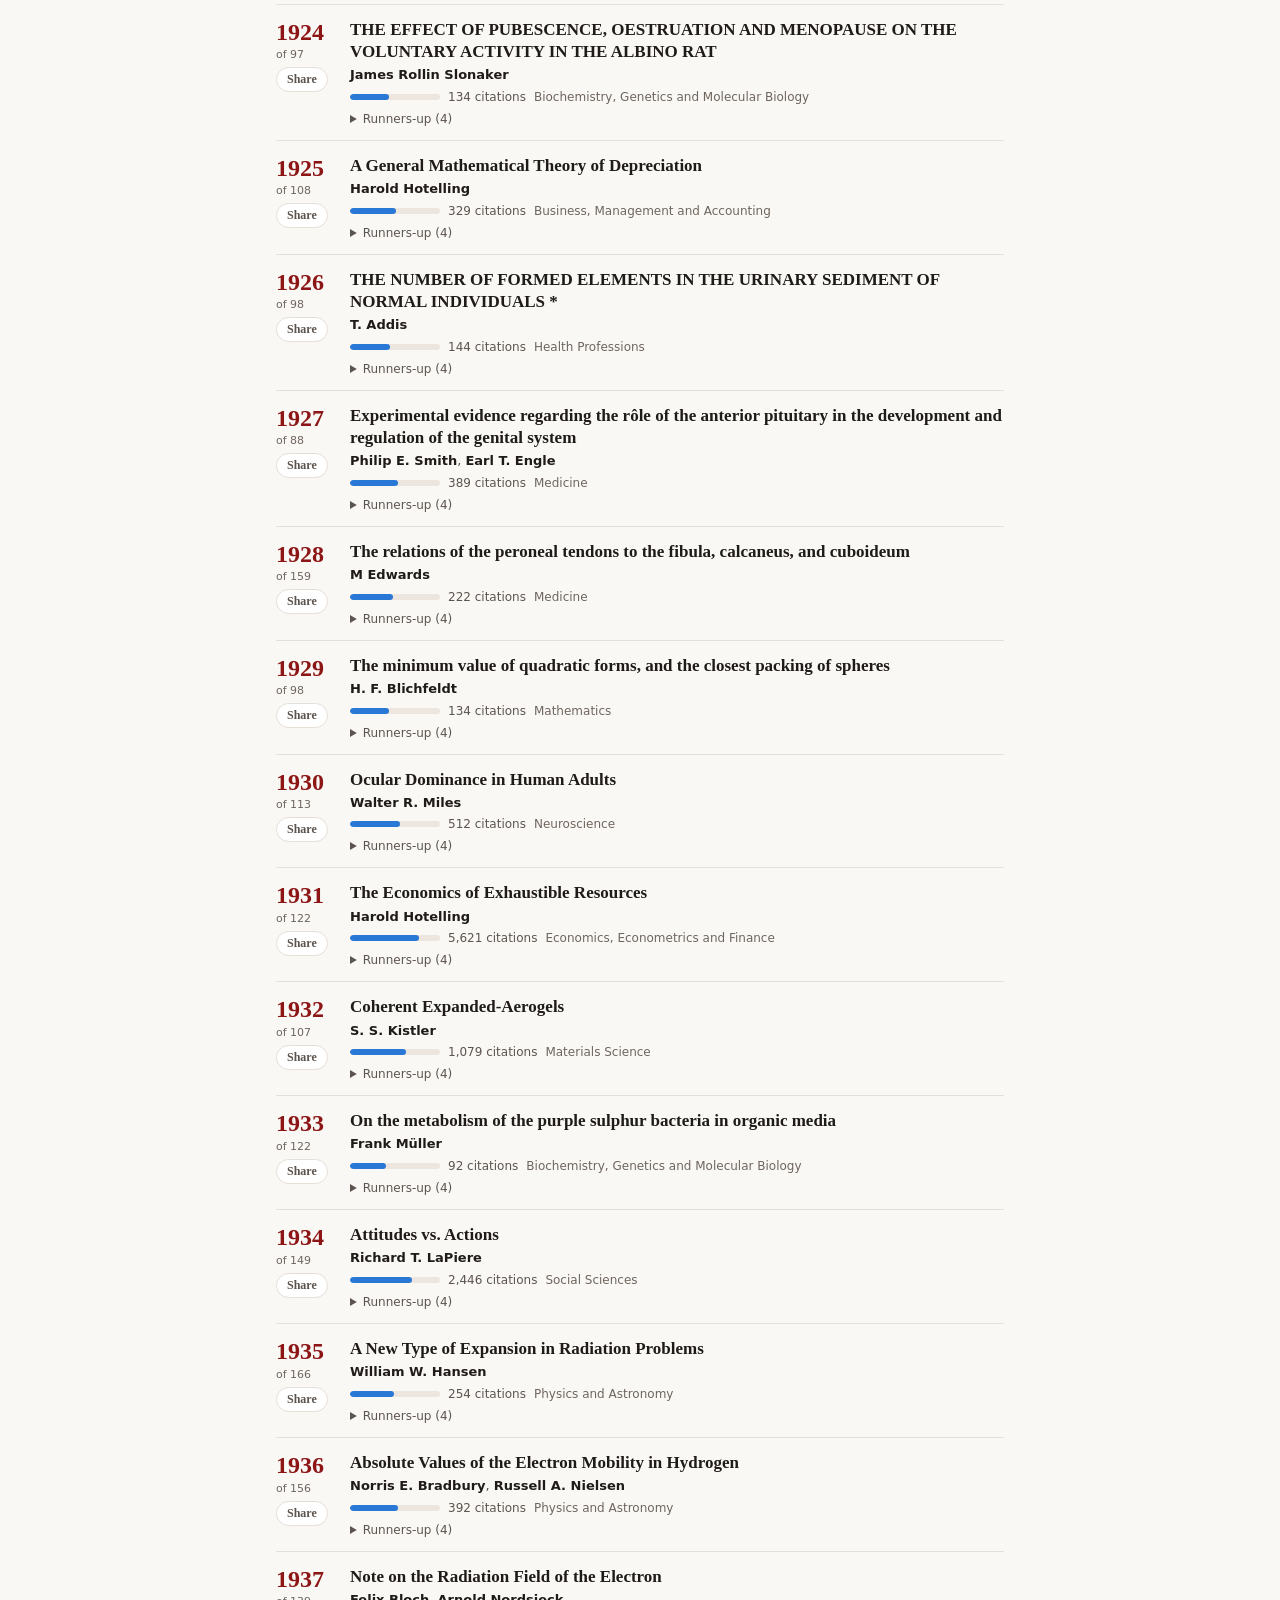
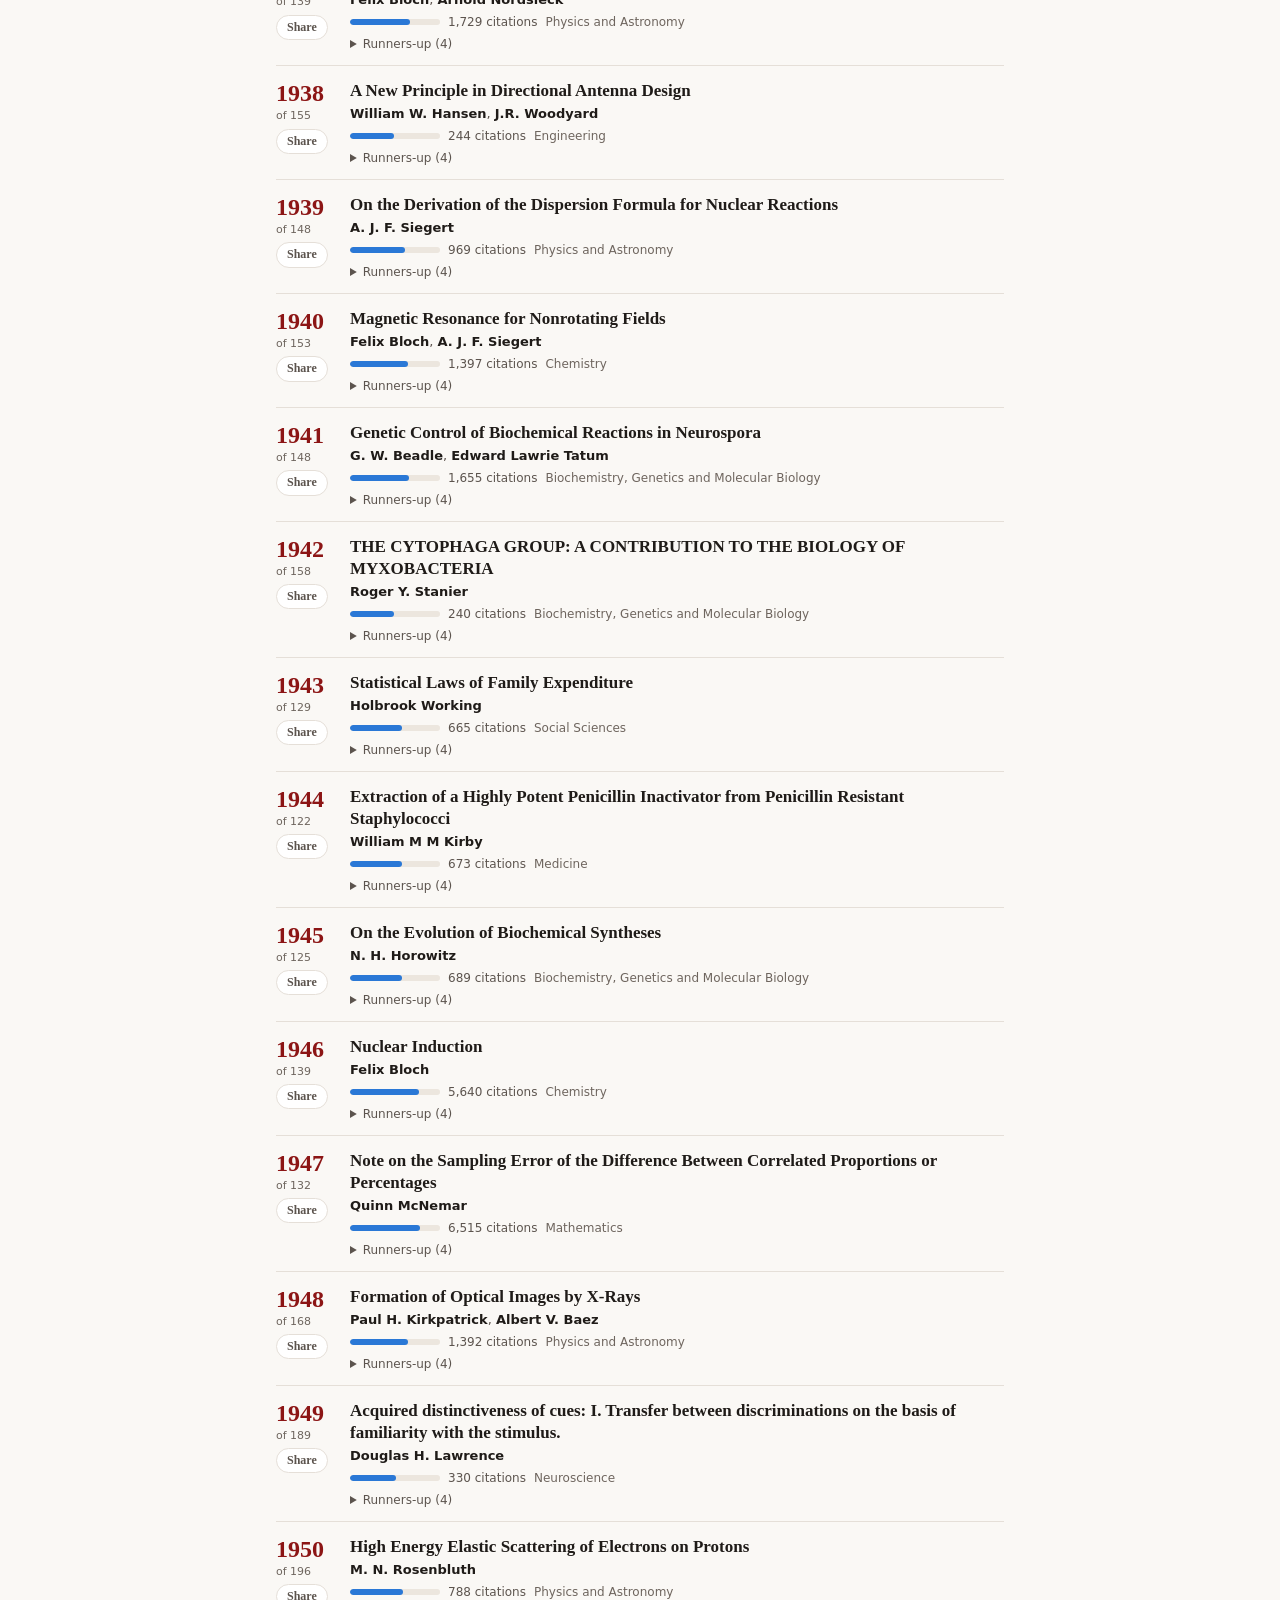
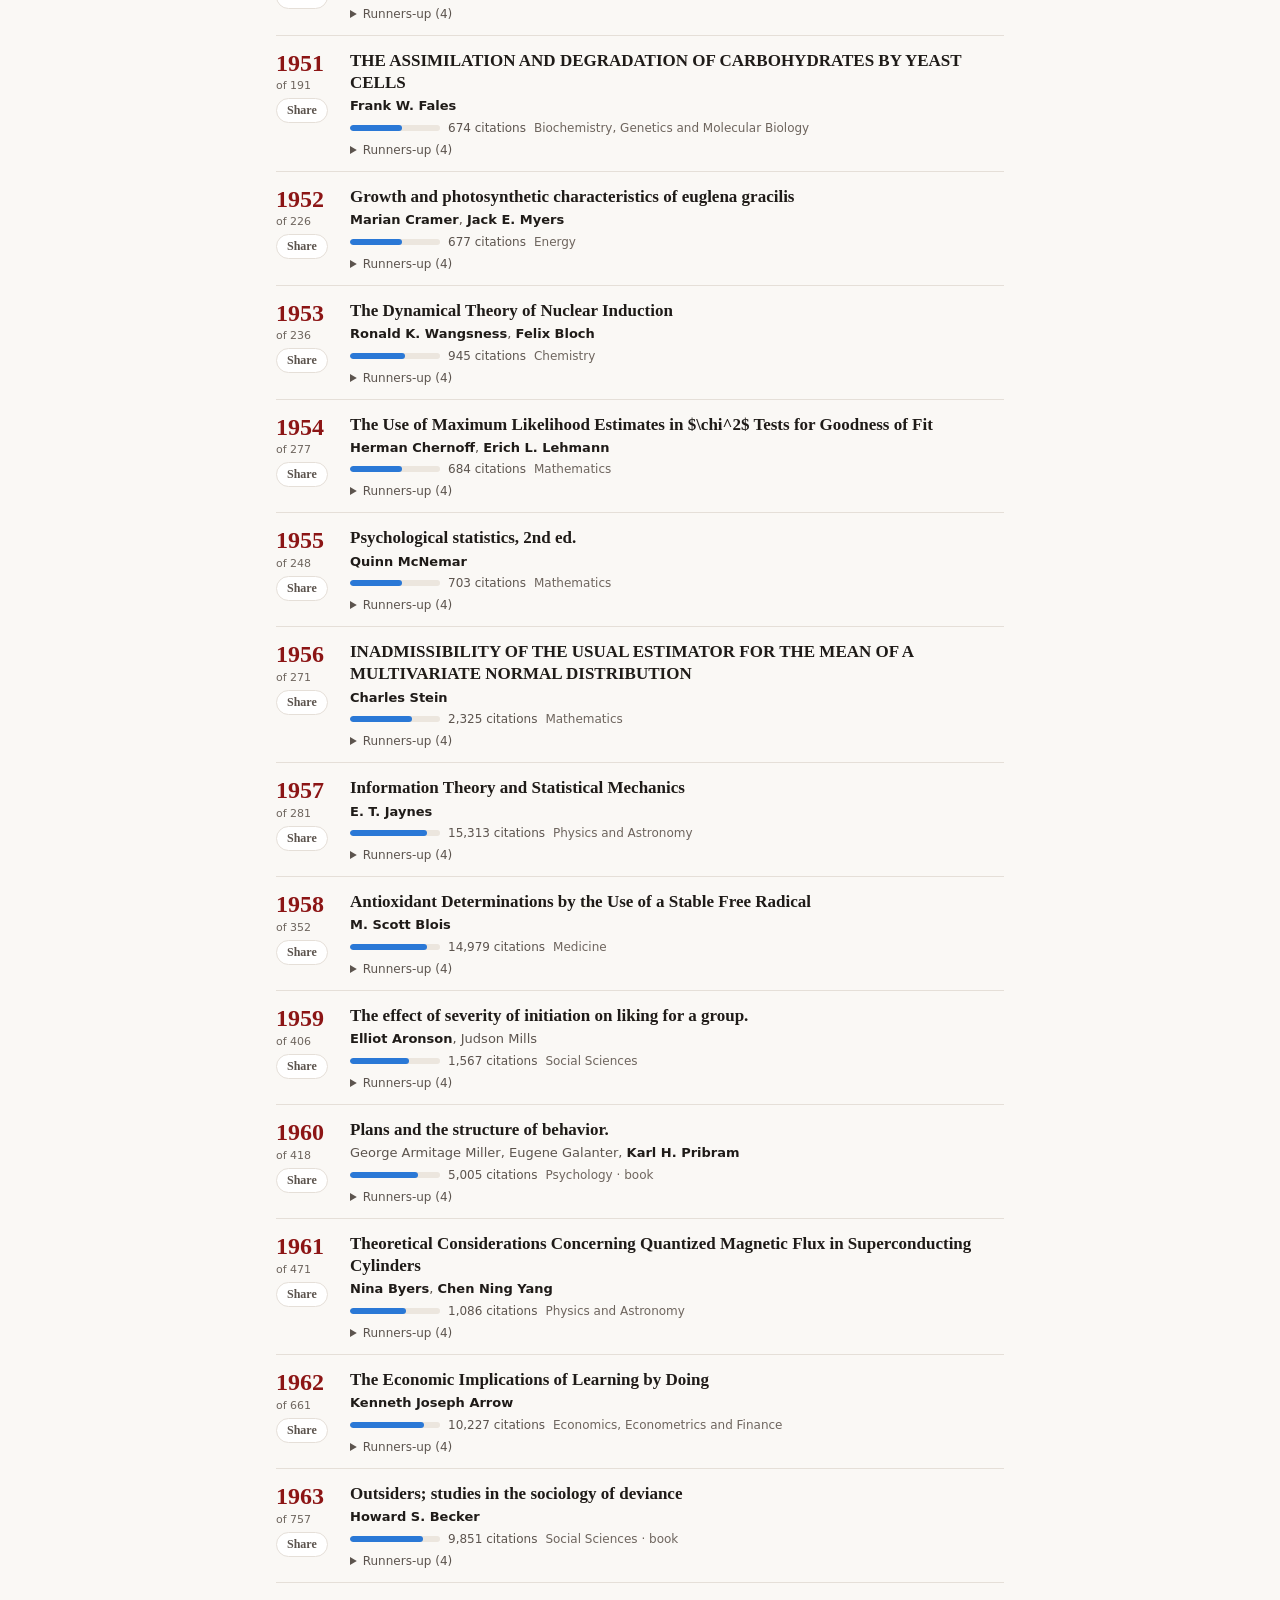
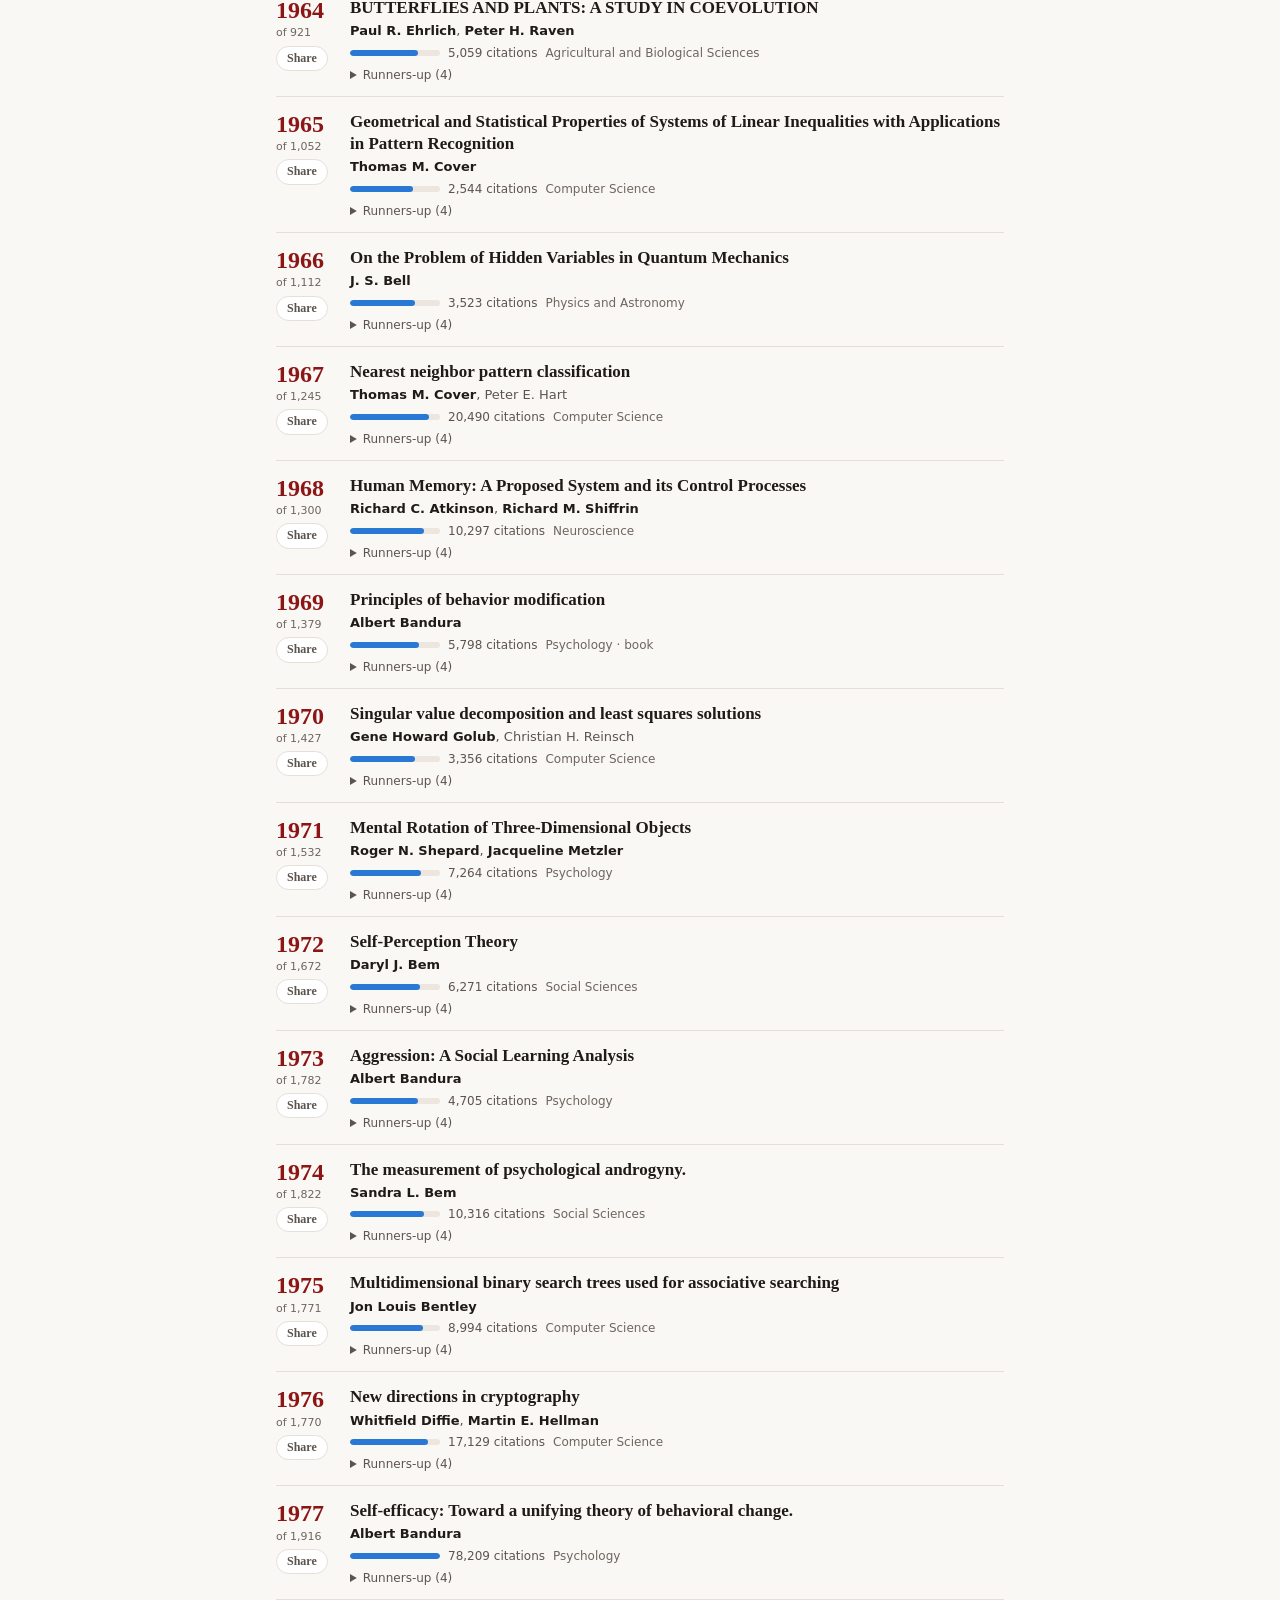
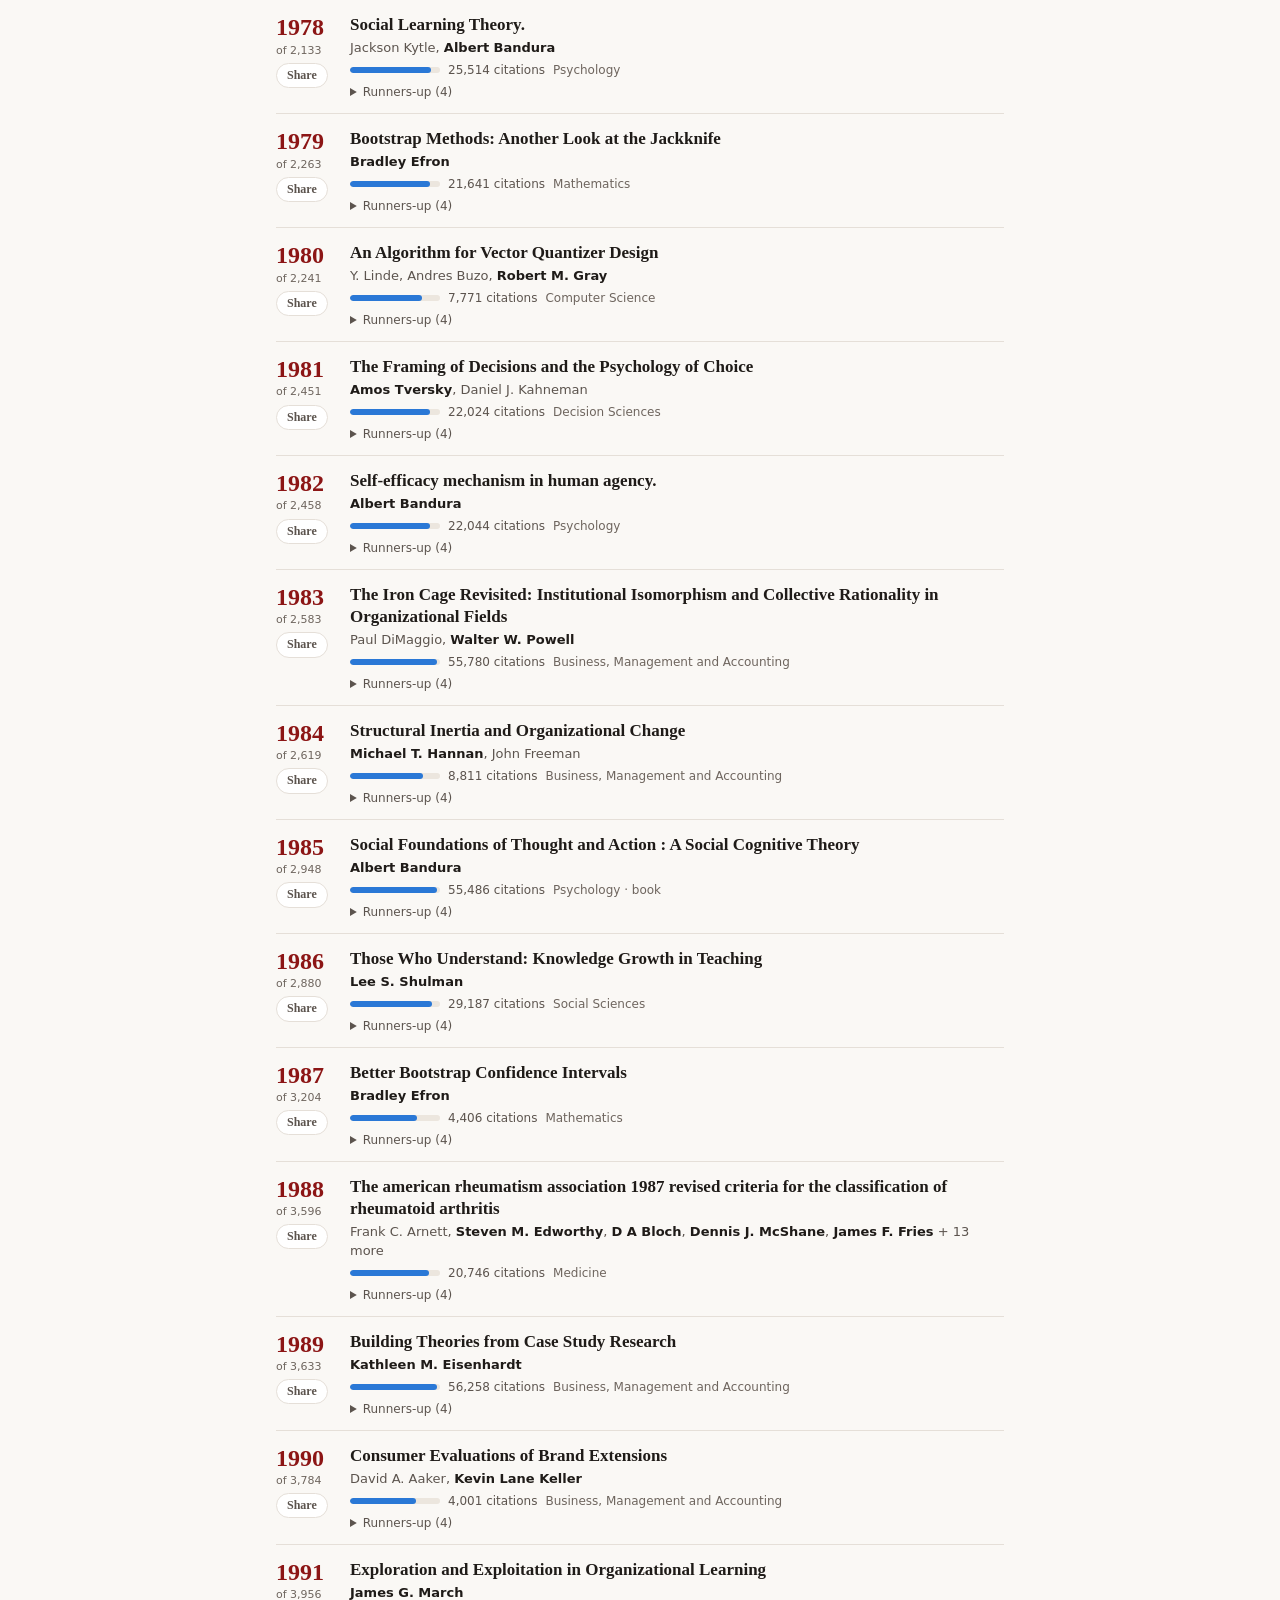
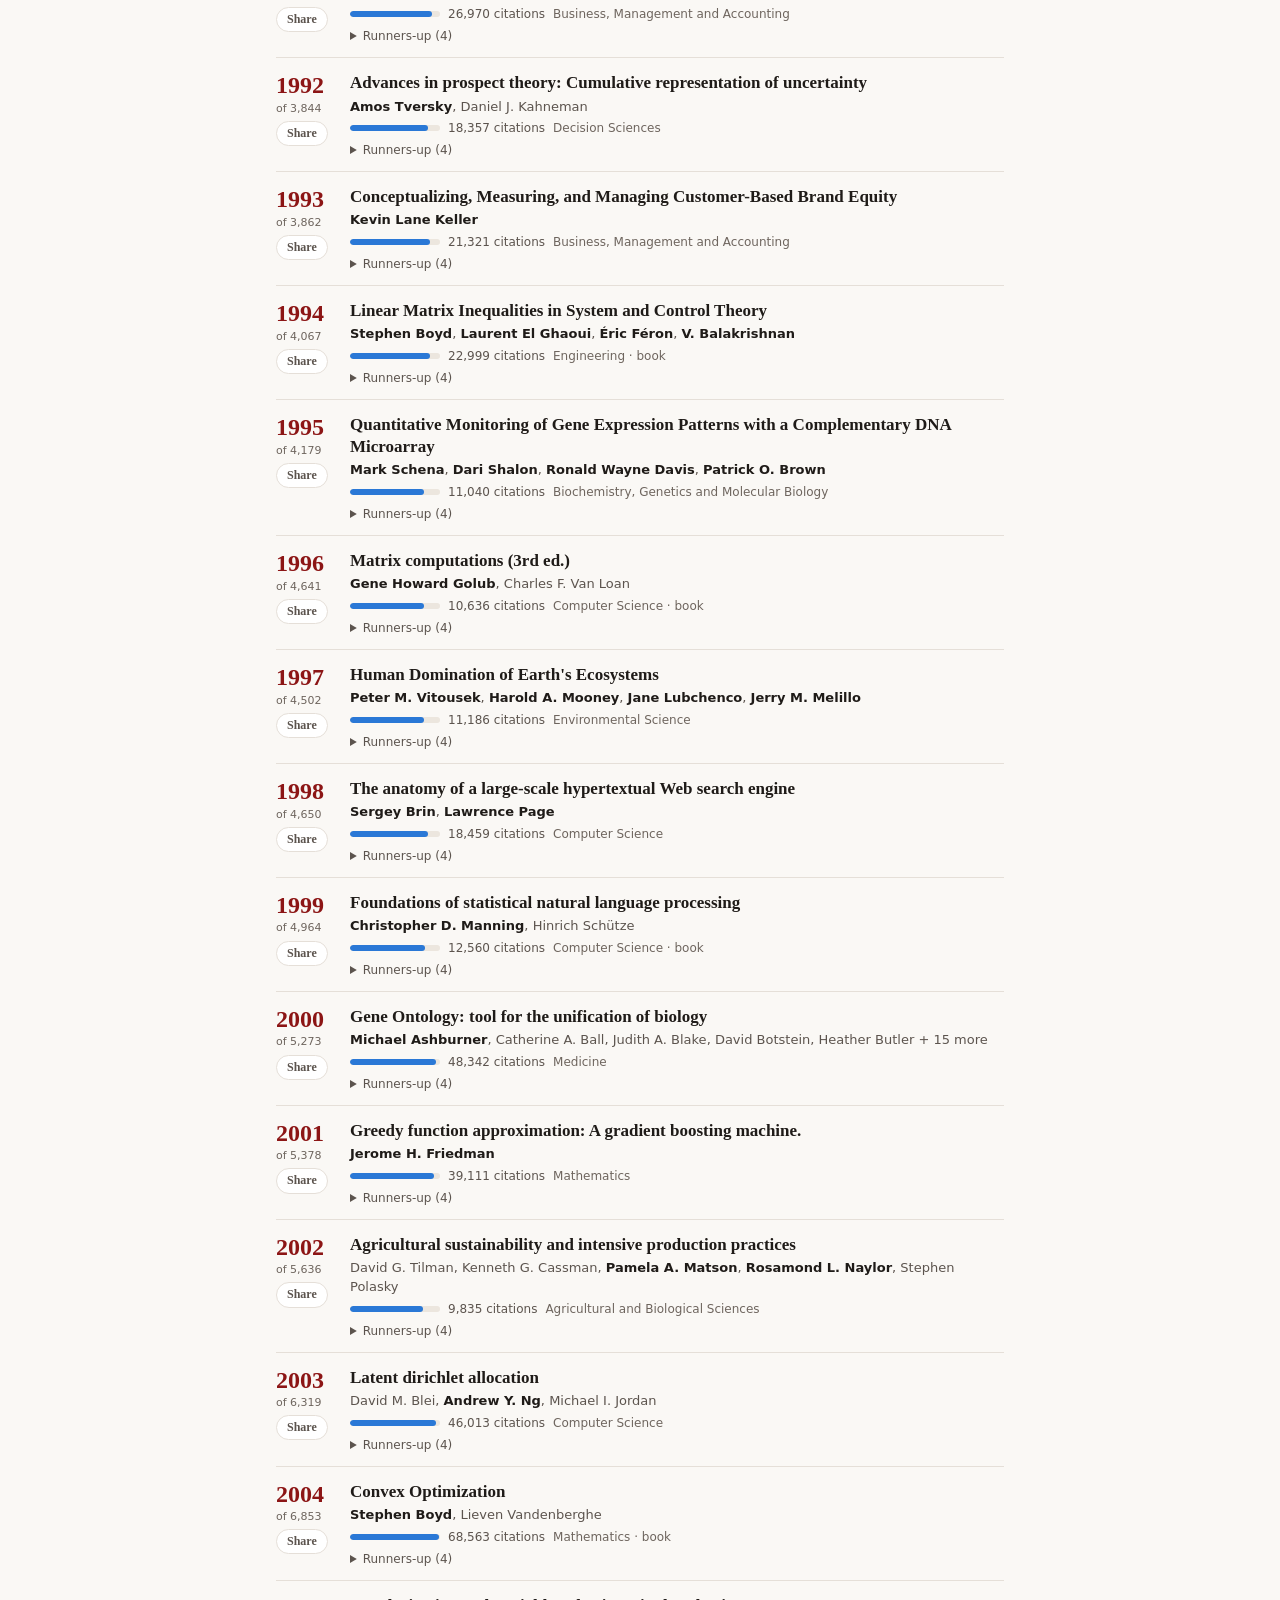
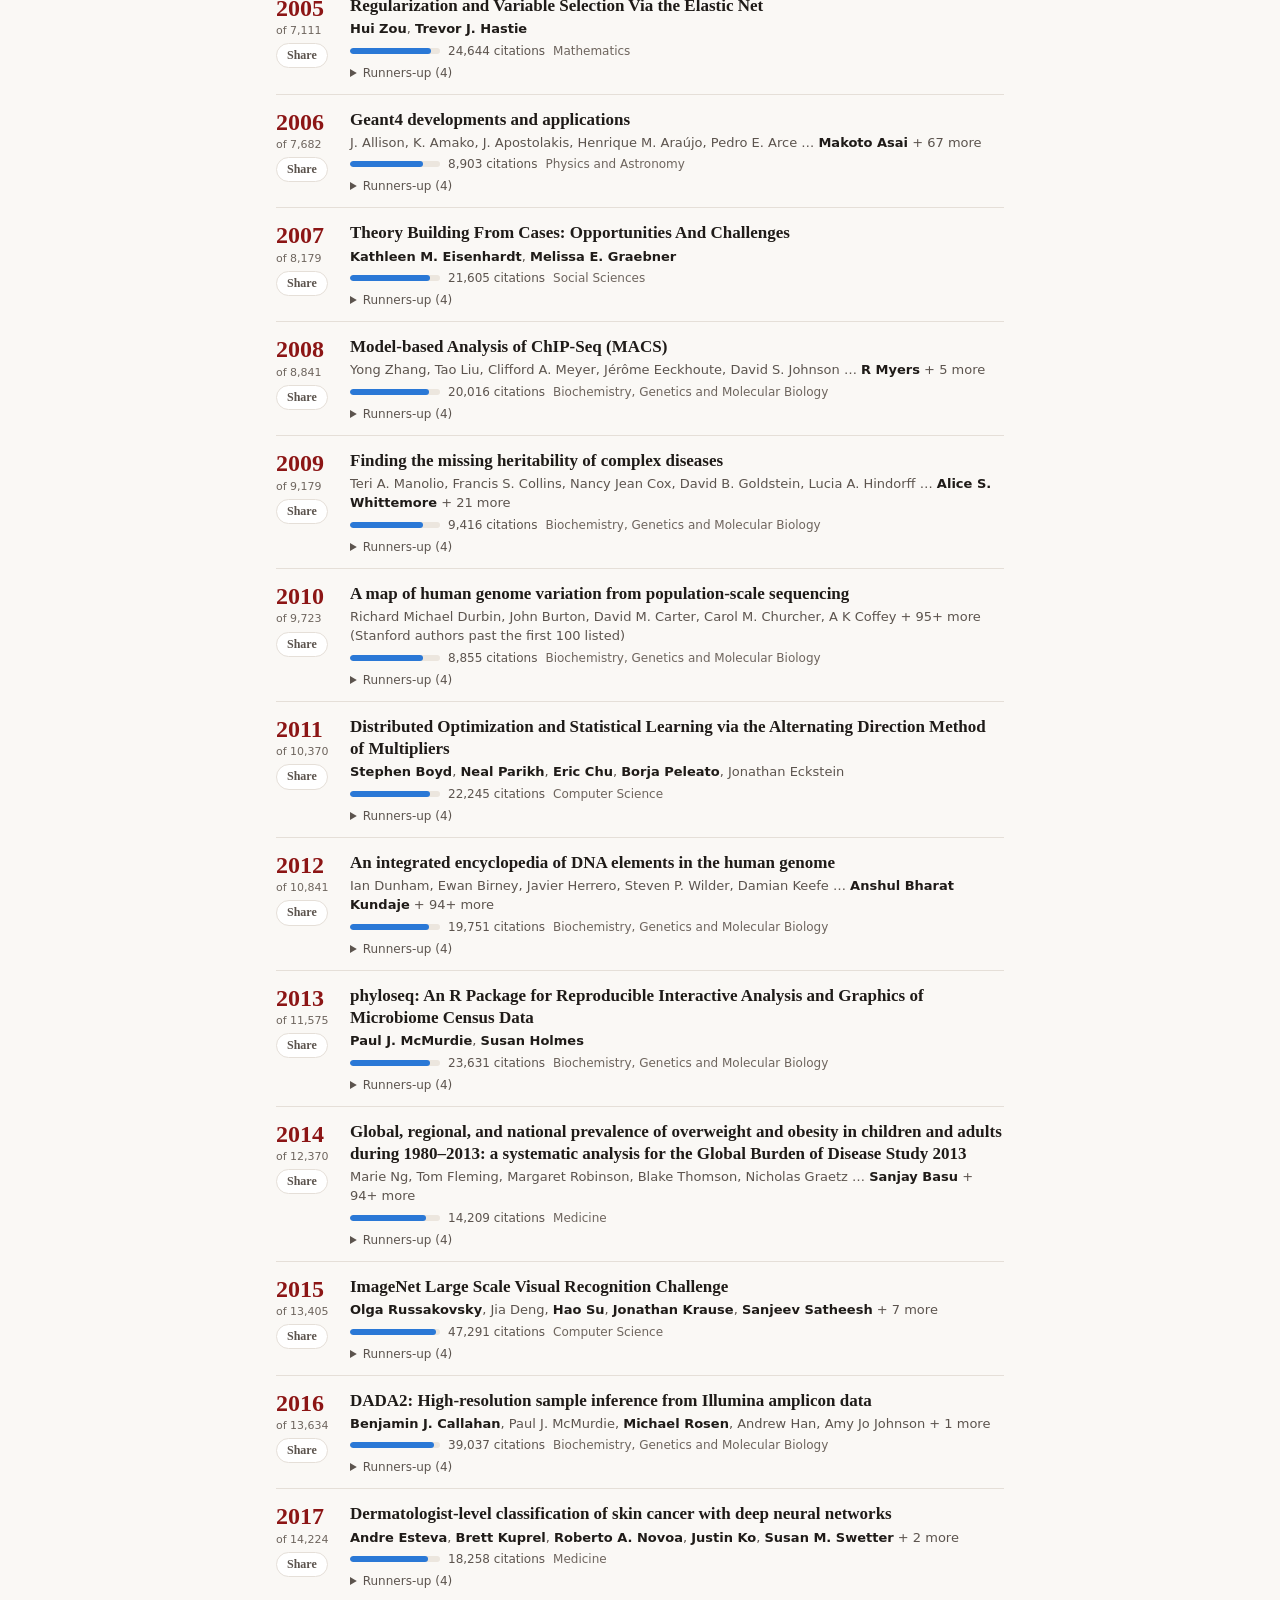
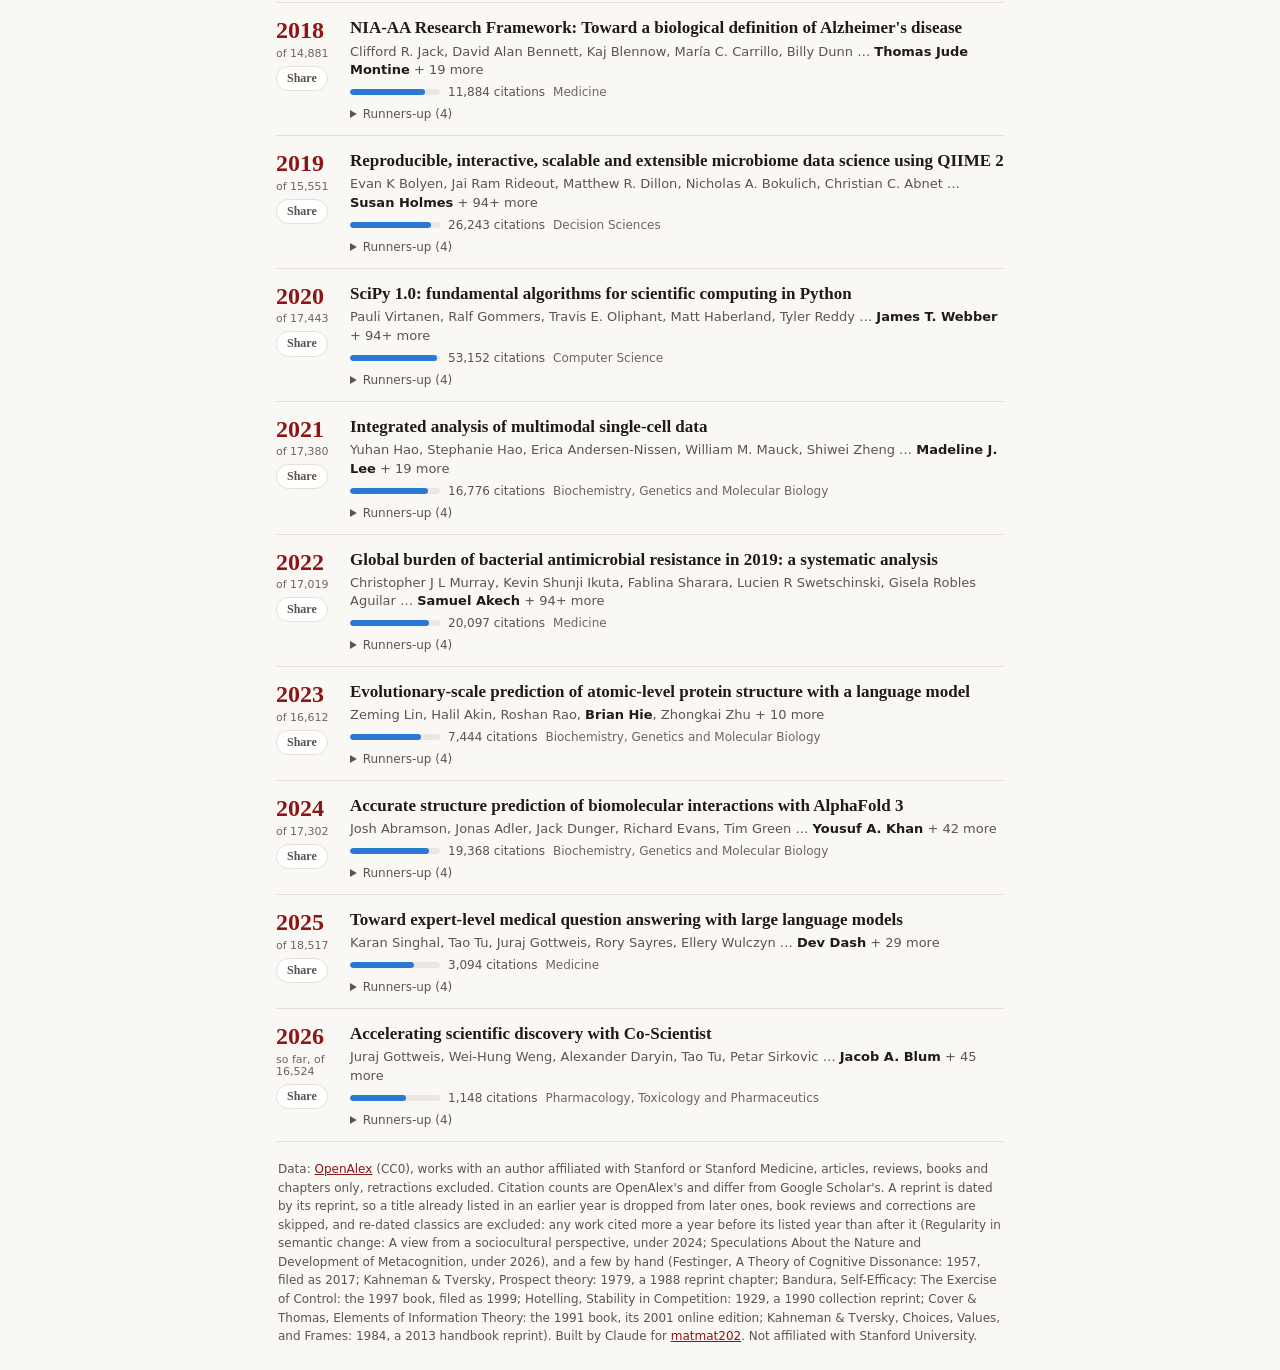
==== commit 4a8c564a: "Update Paper of the Year 2026-11-21 🤖 Generated with [Claude Code](https://claude.com/claude-code)" ====
--- a/index.html
+++ b/index.html
@@ -44,8 +44,12 @@
 label.v{position:absolute;left:-9999px}
 .status{font-size:13px;color:var(--ink-2);margin:10px 2px}
 ol.years{list-style:none;margin:0;padding:0}
-ol.years>li{display:grid;grid-template-columns:64px minmax(0,1fr);gap:10px;padding:14px 0;border-bottom:1px solid var(--line);scroll-margin-top:110px}
+ol.years>li{display:grid;grid-template-columns:64px minmax(0,1fr);gap:10px;padding:14px 0;border-bottom:1px solid var(--line);scroll-margin-top:150px}
 .yr{font-family:var(--f-serif);font-size:24px;font-weight:600;color:var(--accent);font-variant-numeric:tabular-nums;line-height:1.1}
+.yr a{color:inherit;text-decoration:none}.yr a:hover{text-decoration:underline}
+.yr .share{display:block;margin-top:6px;font:inherit;font-size:12px;padding:5px 10px;border:1px solid var(--line);border-radius:999px;background:var(--card);color:var(--ink-2);cursor:pointer}
+.yr .share:hover{border-color:var(--accent);color:var(--ink)}
+ol.years>li.hit{background:var(--card);box-shadow:inset 3px 0 0 var(--accent);padding-left:8px}
 .yr small{display:block;font-family:var(--f-ui);font-size:11px;font-weight:400;color:var(--ink-3);margin-top:4px}
 .t{overflow-wrap:anywhere;font-family:var(--f-serif);font-size:17px;line-height:1.3;color:var(--ink);text-decoration:none;font-weight:600}
 .t:hover{color:var(--accent);text-decoration:underline}
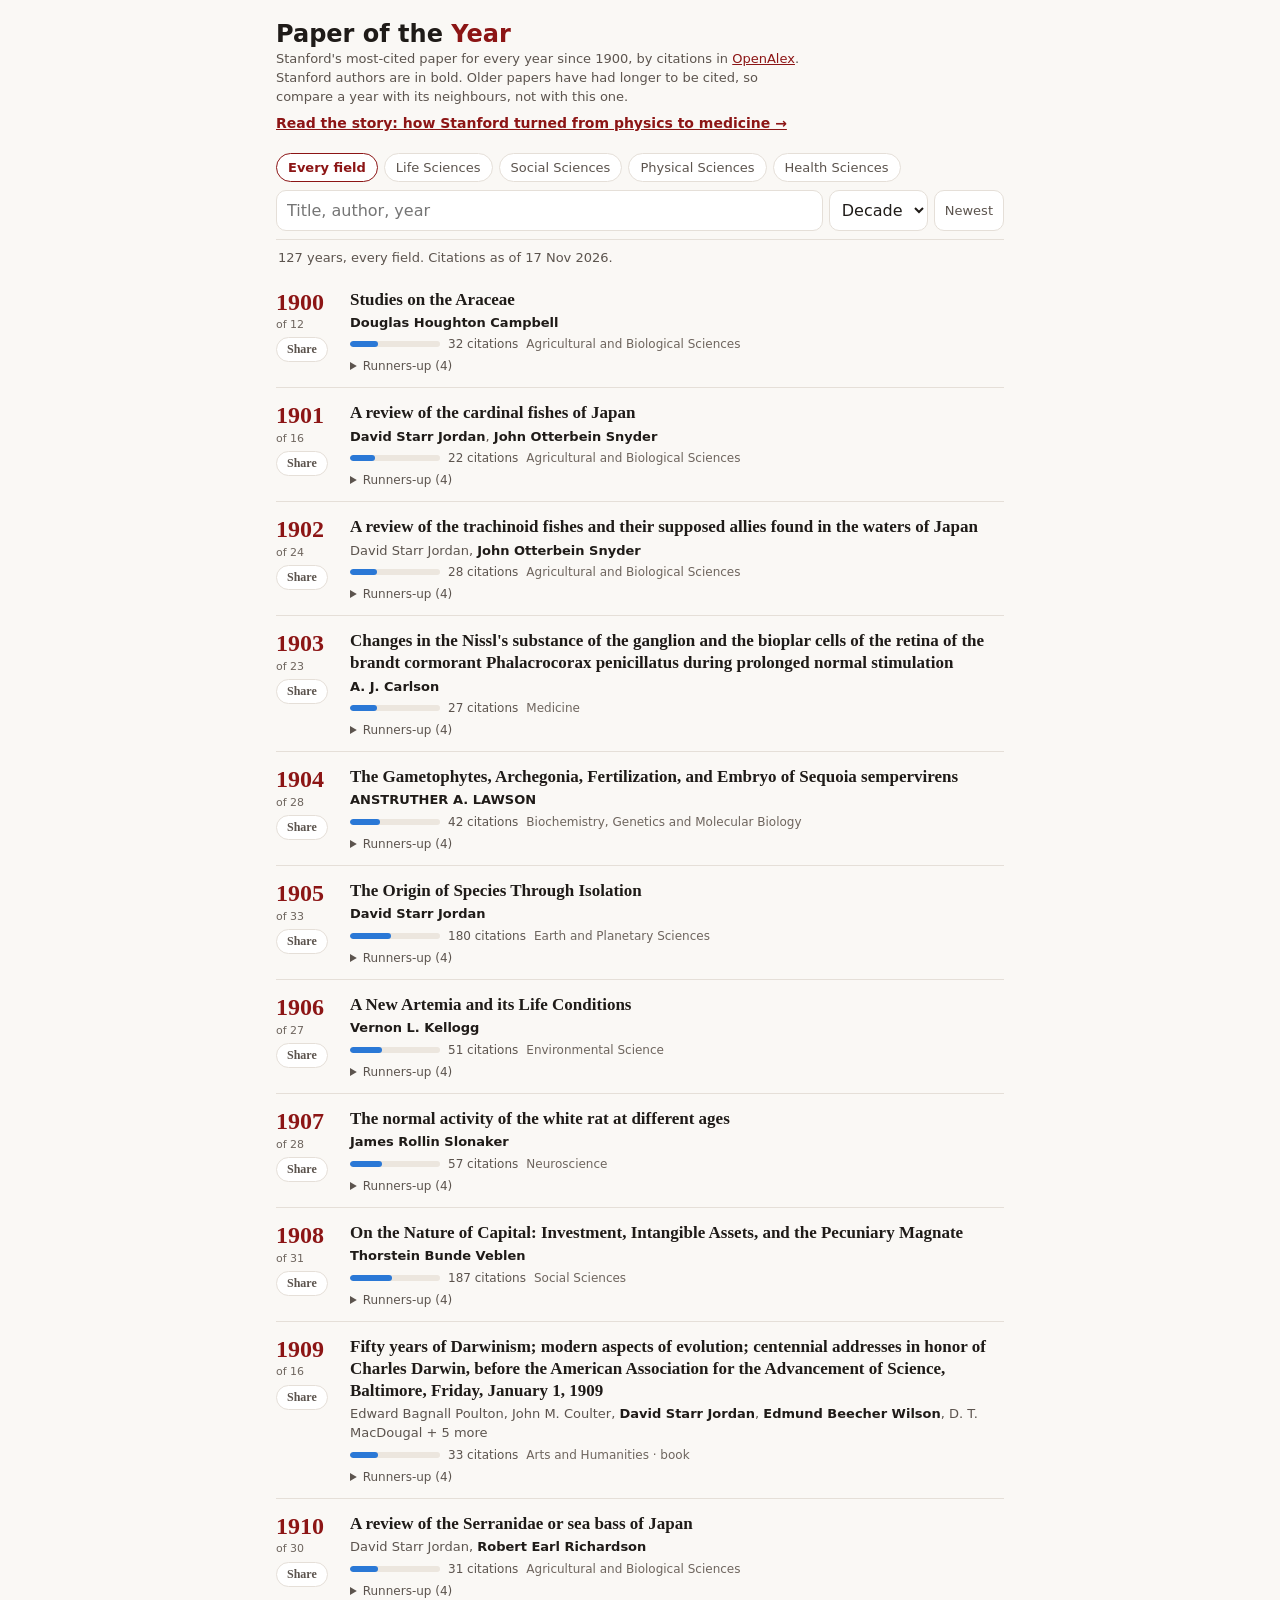
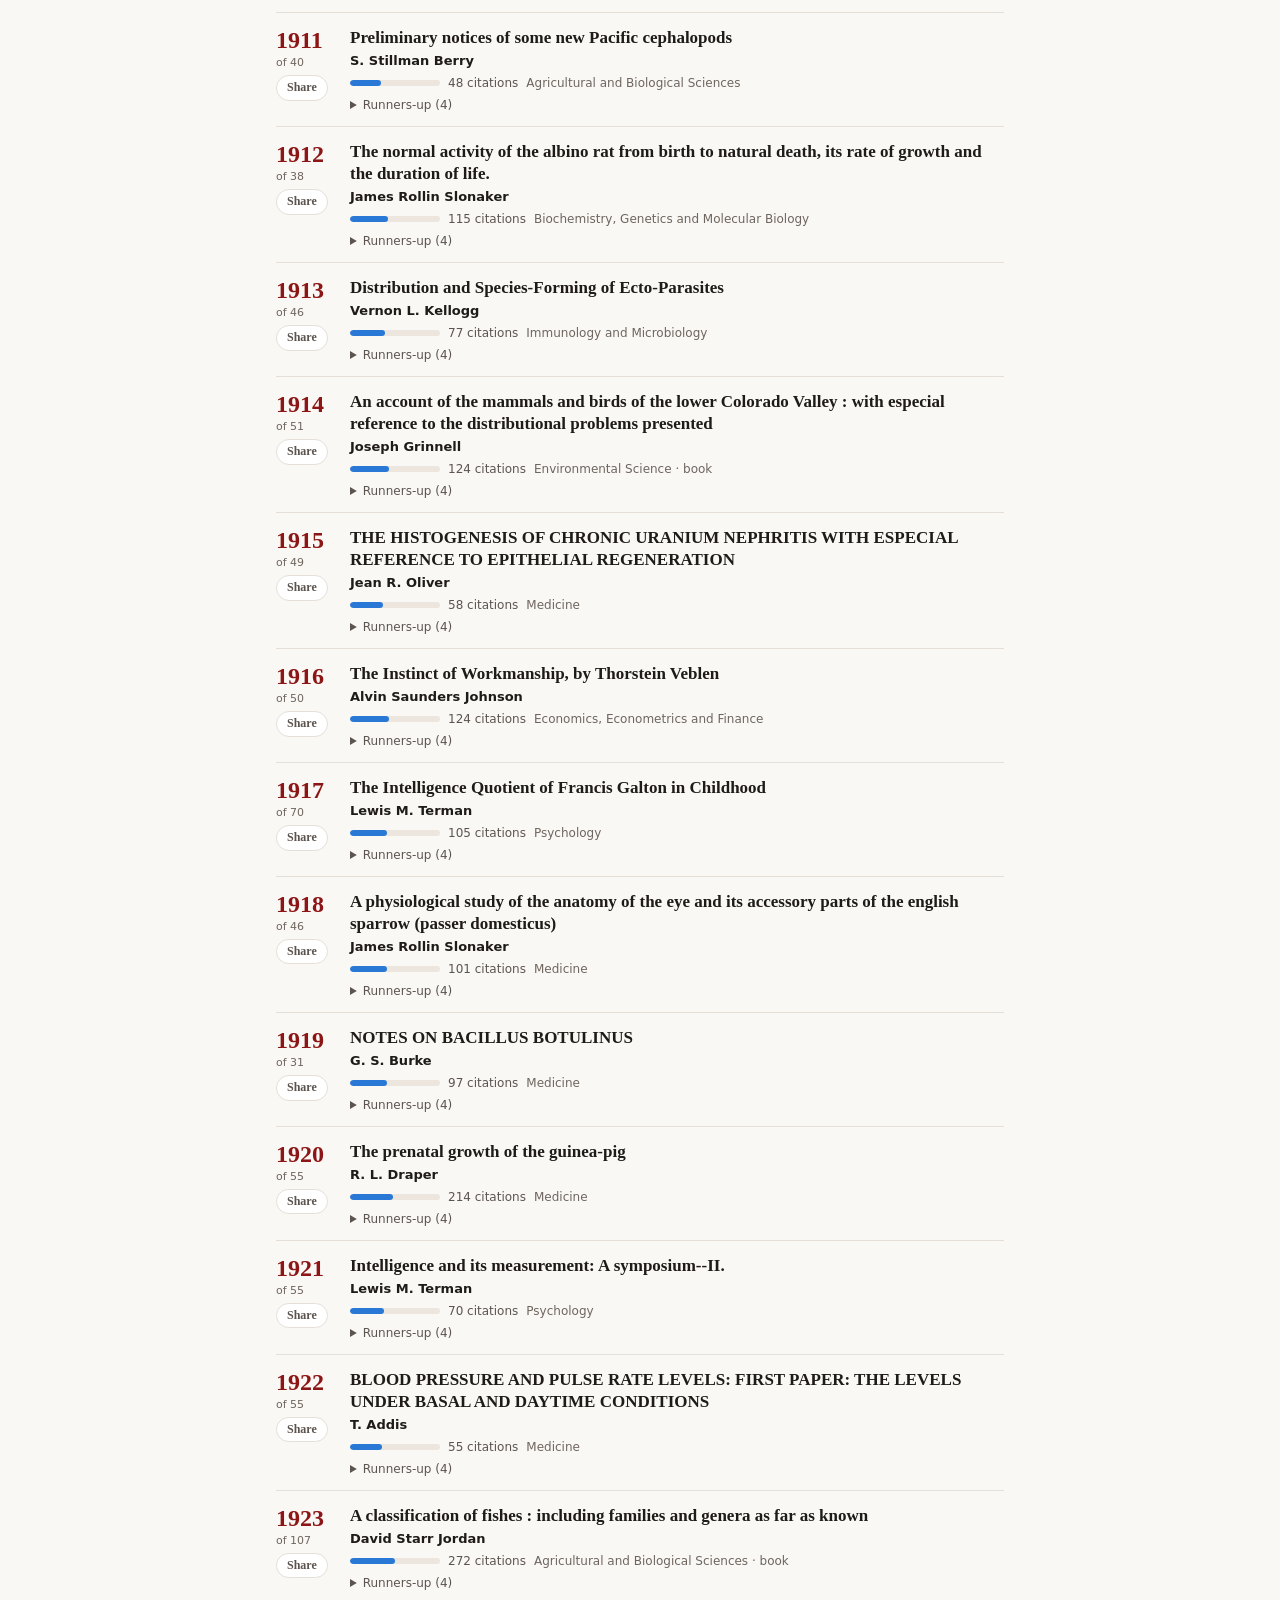
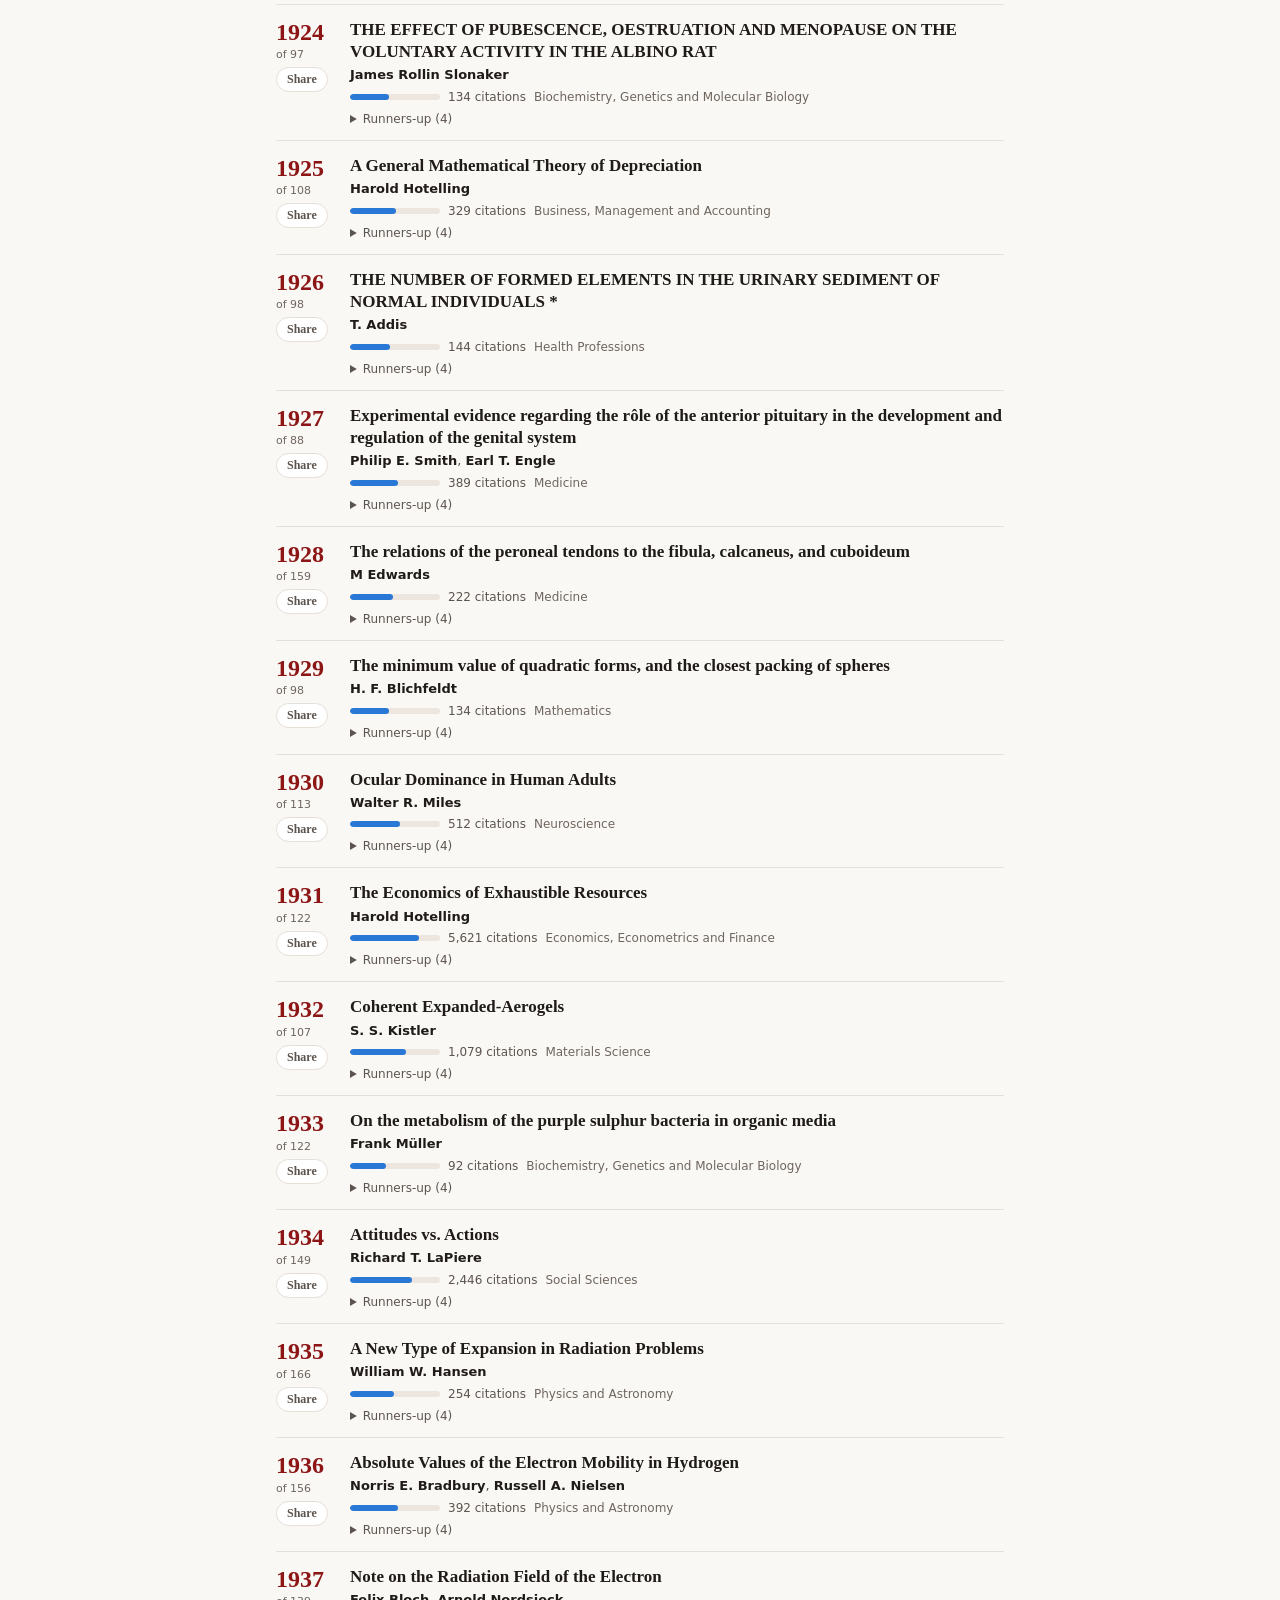
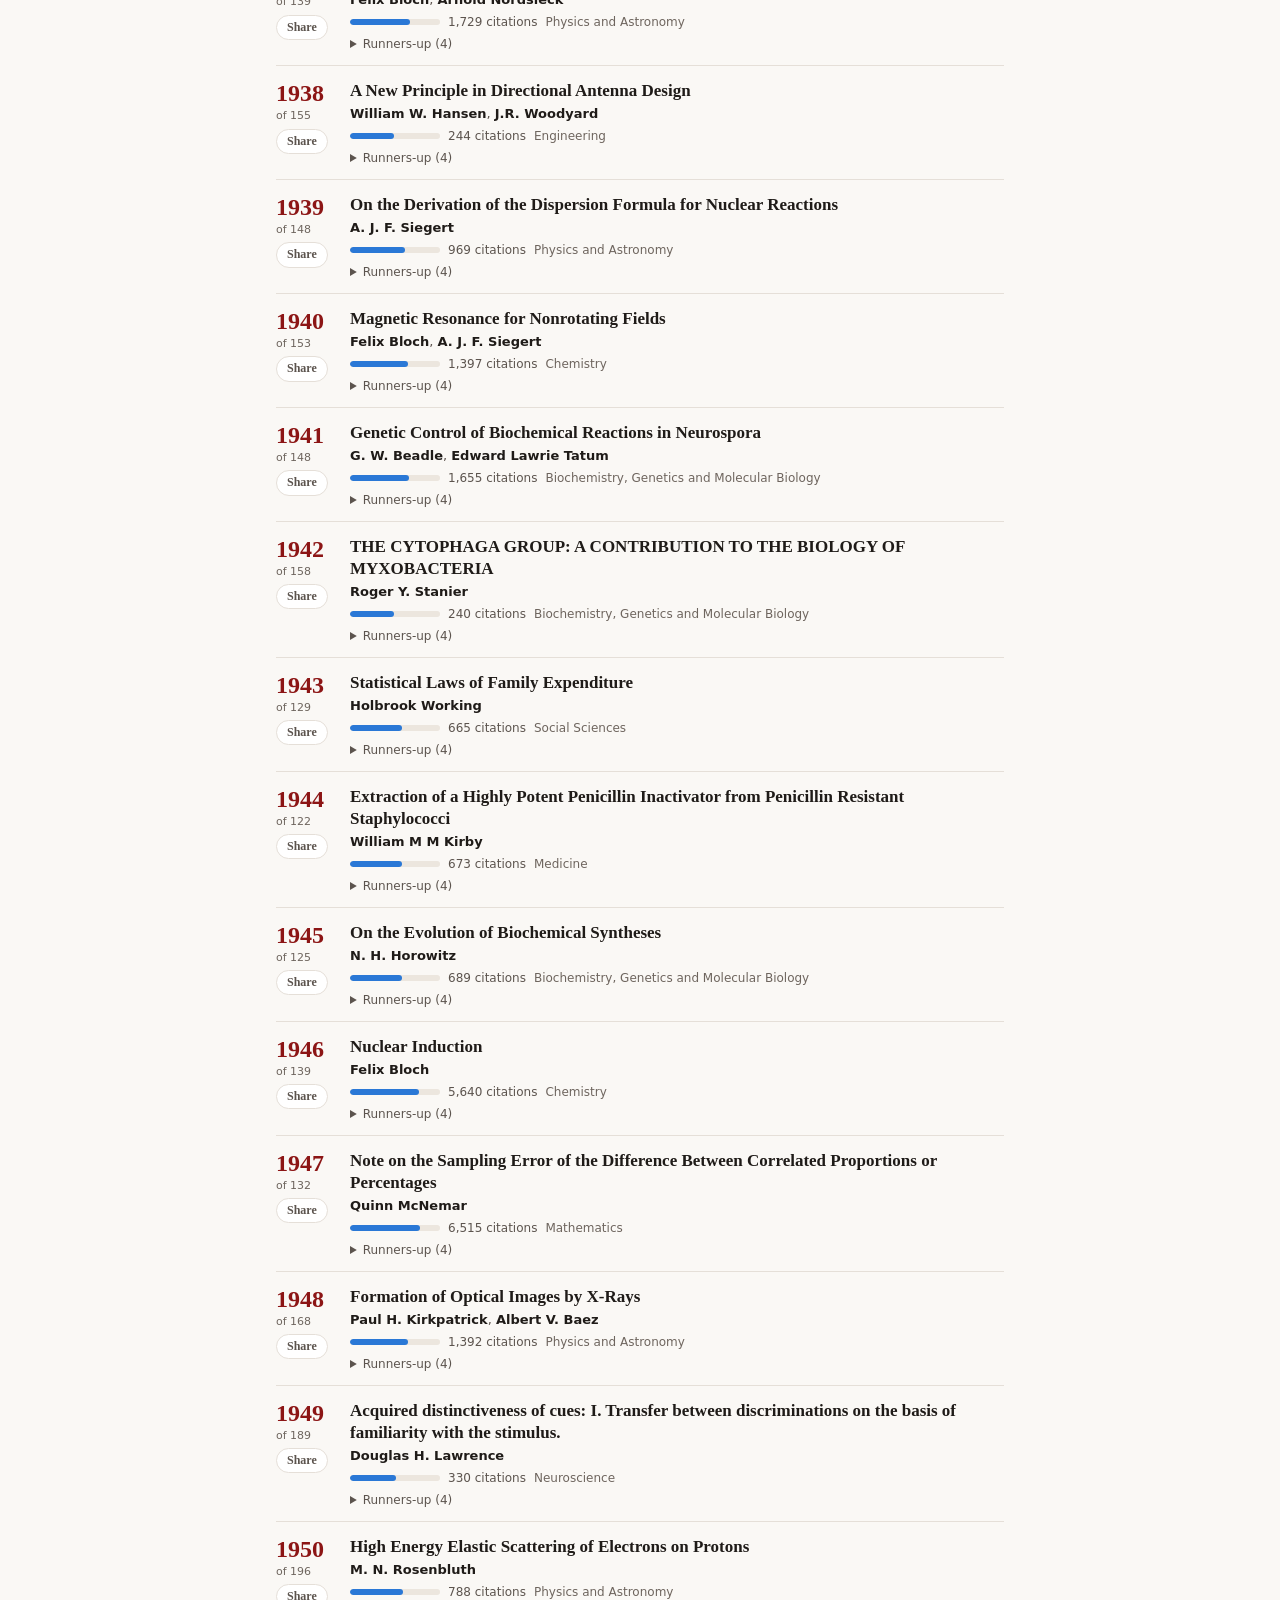
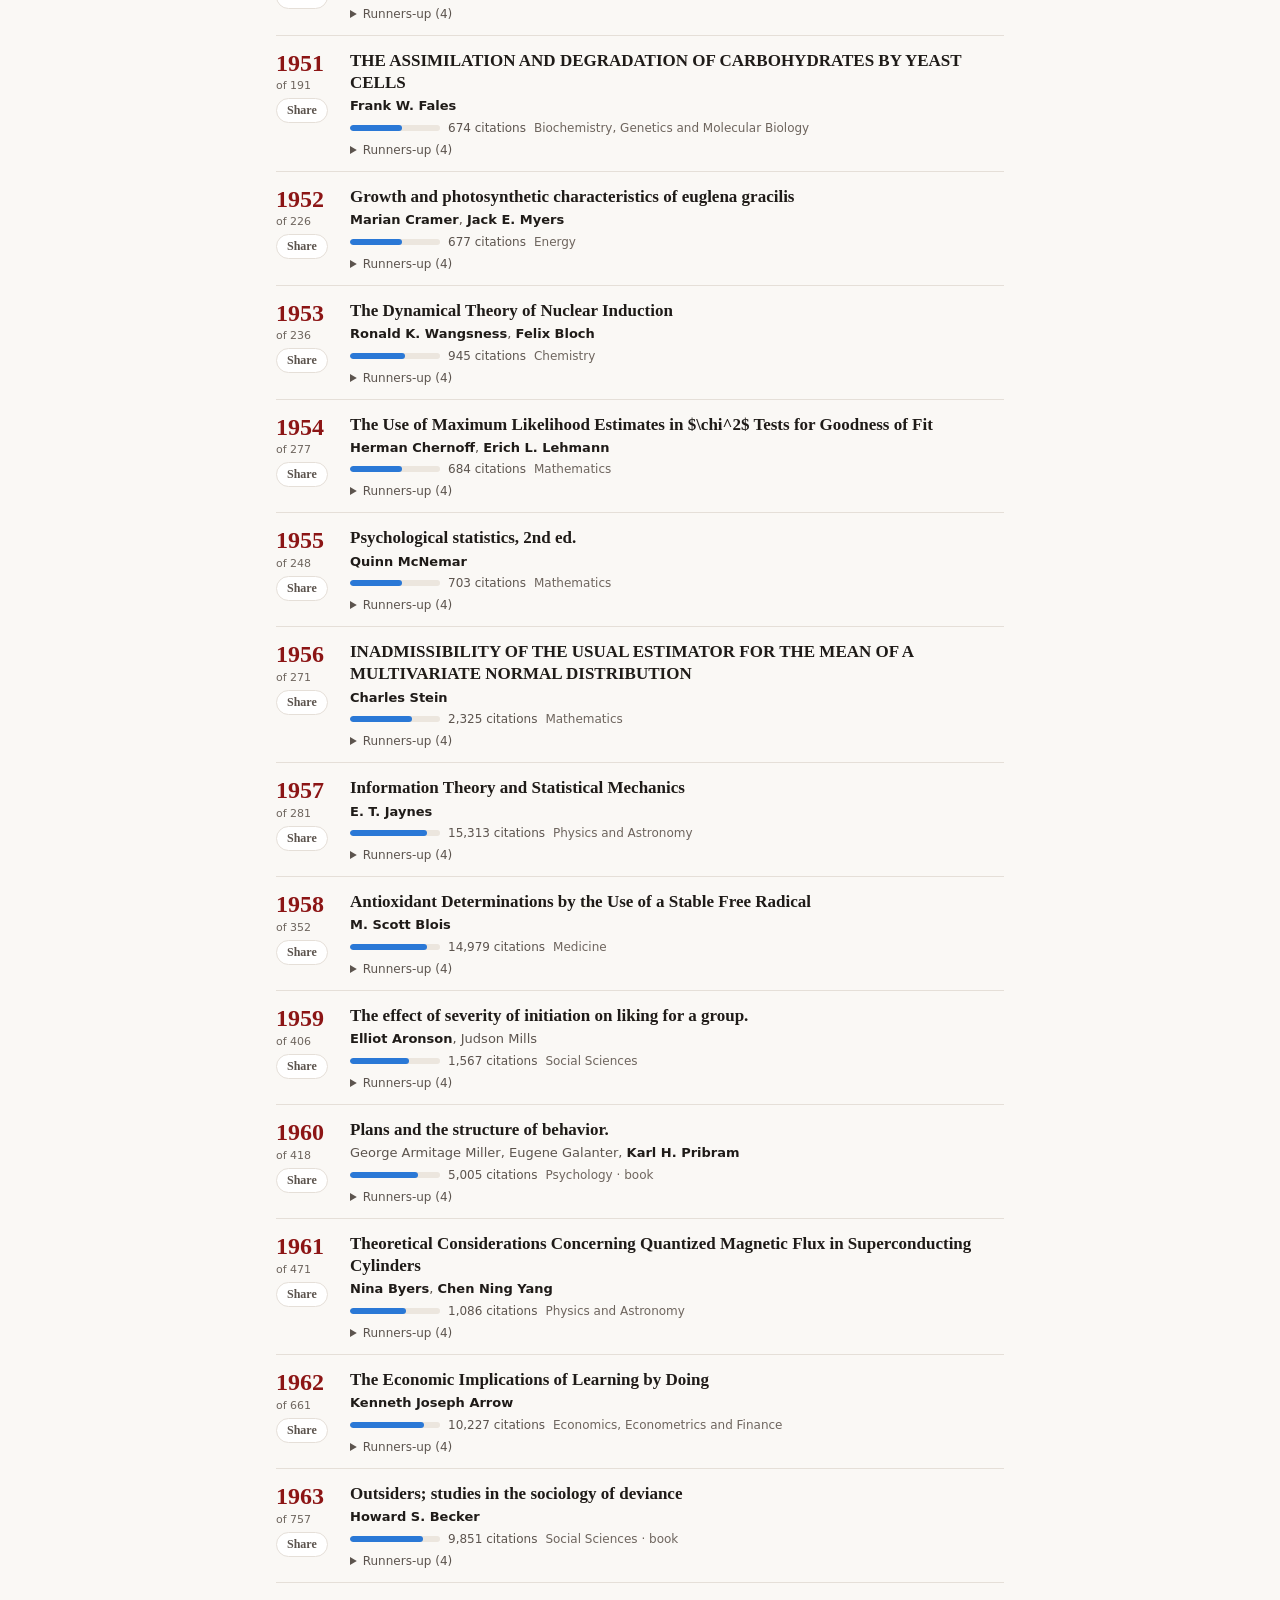
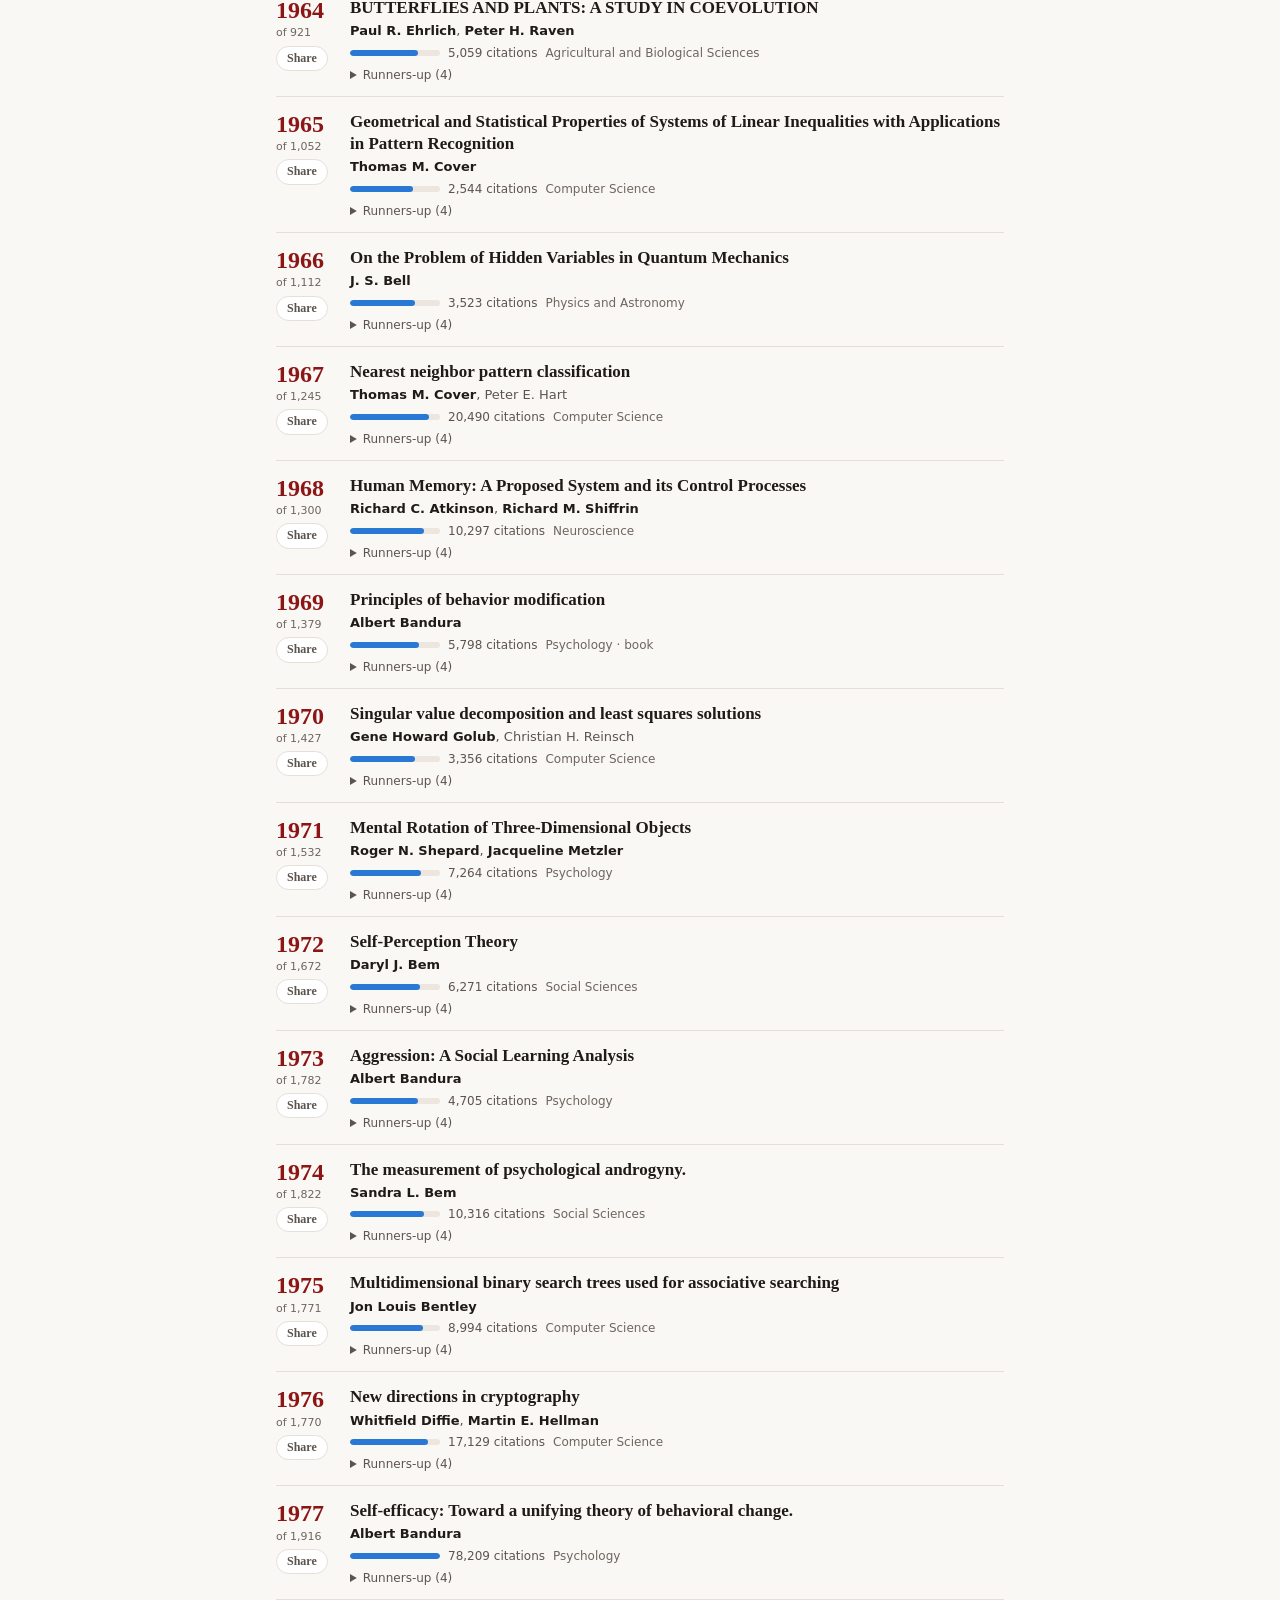
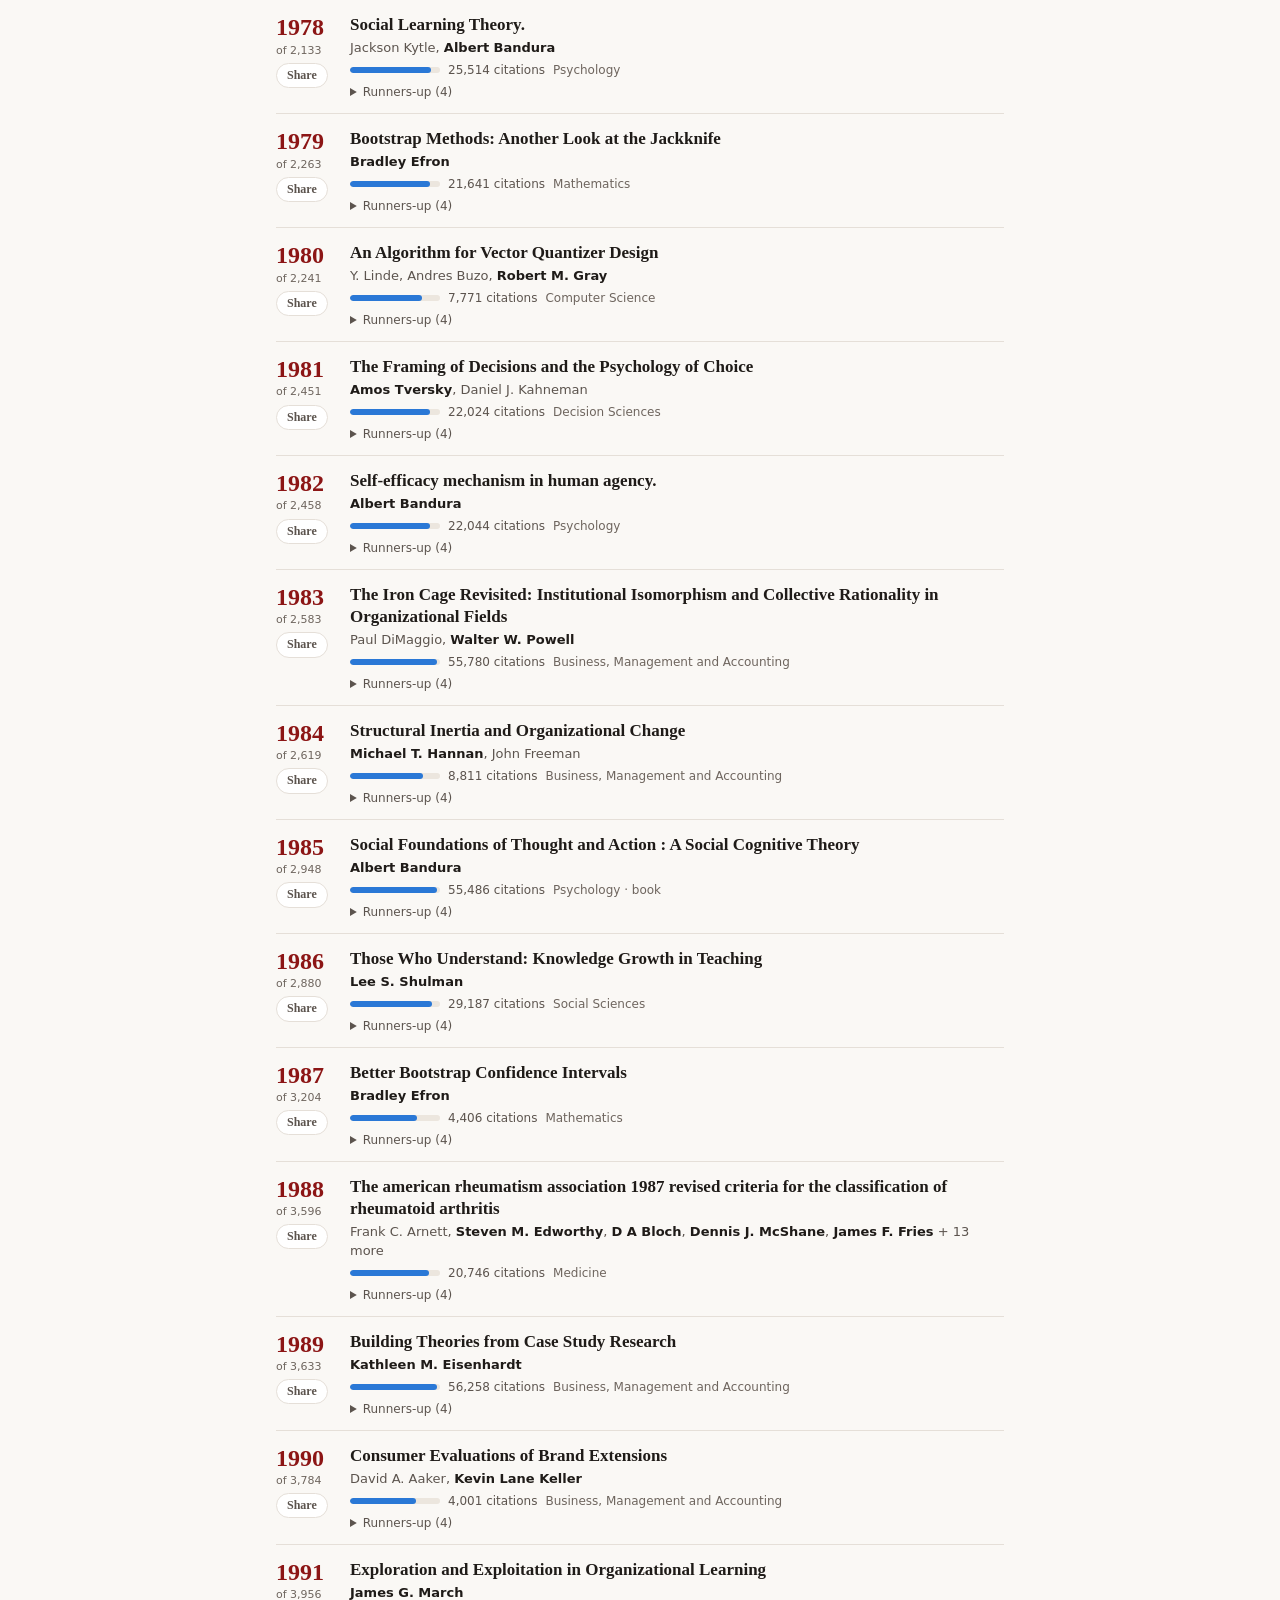
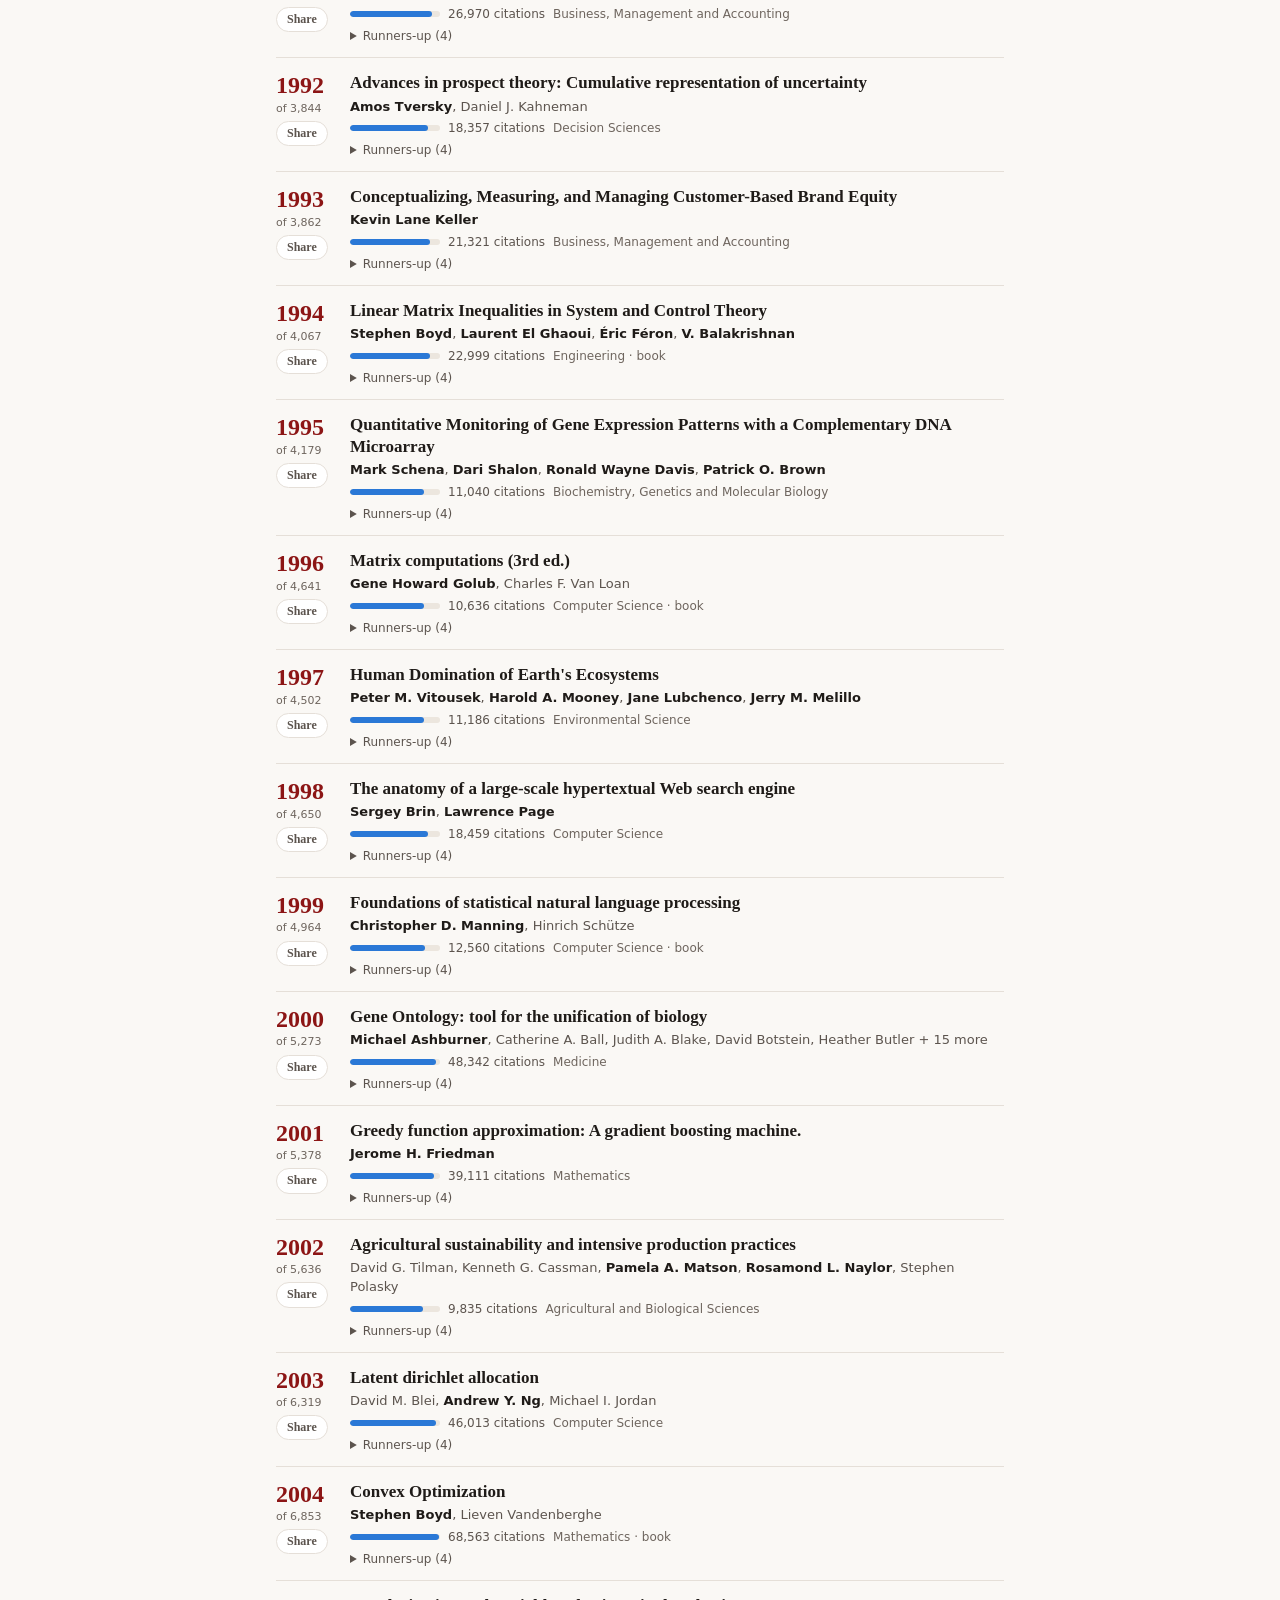
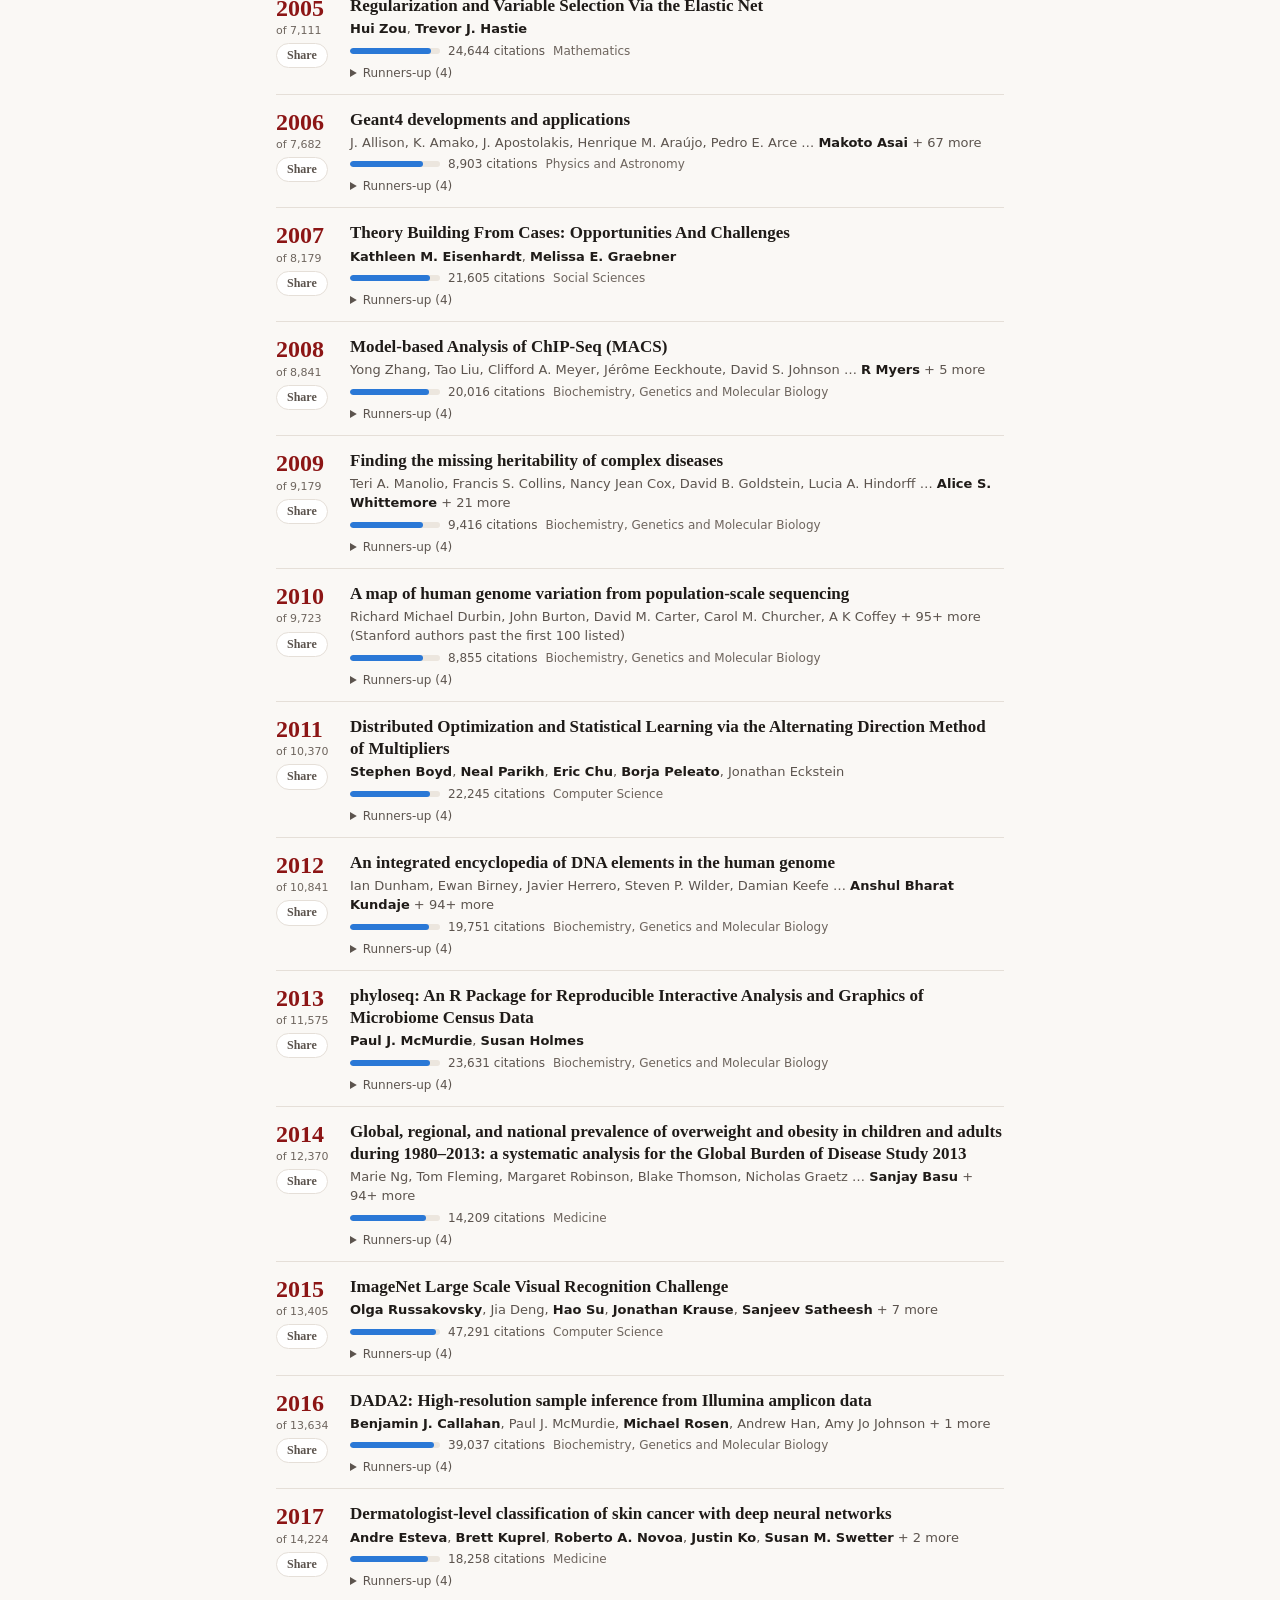
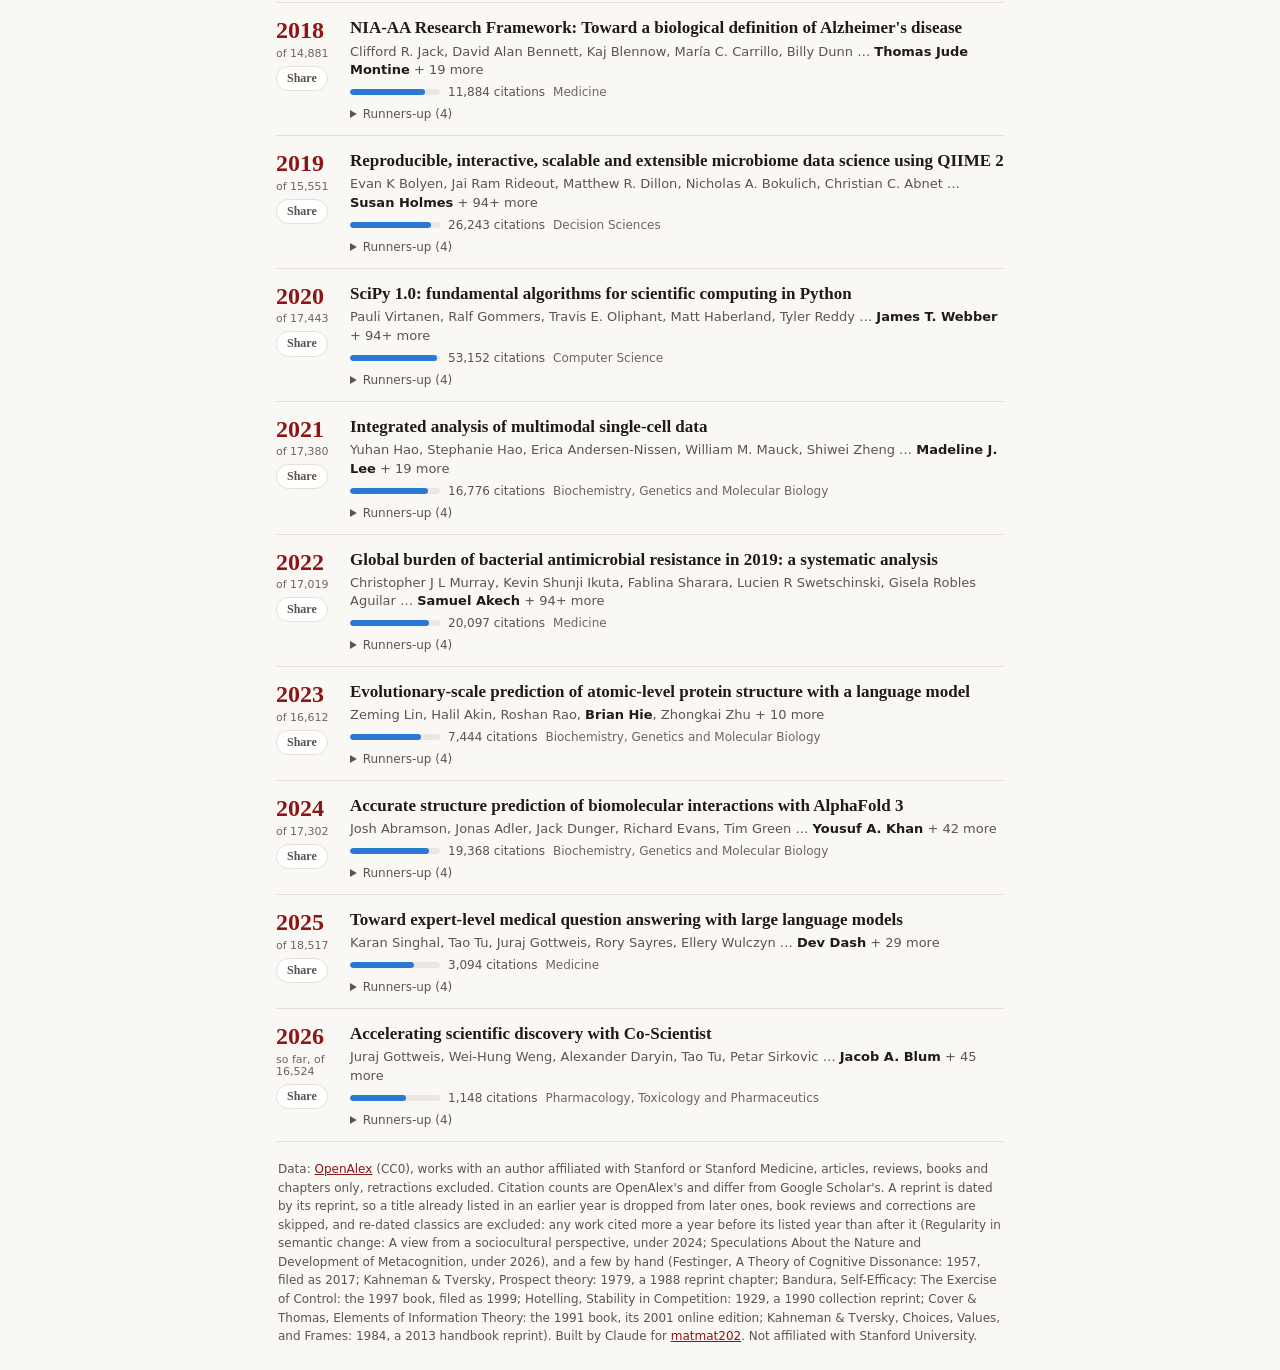
==== commit d86eade5: "Update Paper of the Year 2026-11-22 🤖 Generated with [Claude Code](https://claude.com/claude-code)" ====
--- a/index.html
+++ b/index.html
@@ -38,9 +38,12 @@
 .fields button{font:inherit;font-size:13px;padding:6px 11px;border:1px solid var(--line);border-radius:999px;background:var(--card);color:var(--ink-2);cursor:pointer}
 .fields button:hover{border-color:var(--accent);color:var(--ink)}
 .fields button[aria-pressed="true"]{border-color:var(--accent);color:var(--accent);font-weight:600}
-.row{display:flex;gap:8px}
+.row{display:flex;gap:6px}
 input{flex:1;min-width:0;font:inherit;padding:9px 10px;border:1px solid var(--line);border-radius:10px;background:var(--card);color:var(--ink)}
 select{font:inherit;padding:9px 8px;border:1px solid var(--line);border-radius:10px;background:var(--card);color:var(--ink)}
+.order{font:inherit;font-size:13px;padding:0 10px;border:1px solid var(--line);border-radius:10px;background:var(--card);color:var(--ink-2);cursor:pointer;white-space:nowrap}
+.order:hover{border-color:var(--accent);color:var(--ink)}
+.order[aria-pressed="true"]{border-color:var(--accent);color:var(--accent);font-weight:600}
 label.v{position:absolute;left:-9999px}
 .status{font-size:13px;color:var(--ink-2);margin:10px 2px}
 ol.years{list-style:none;margin:0;padding:0}
@@ -80,8 +83,9 @@
   <div class="bar-top">
     <ul class="fields" id="fields" aria-label="Field"></ul>
     <div class="row">
-      <label class="v" for="q">Search</label><input id="q" type="search" autocomplete="off" placeholder="Title, author or year">
+      <label class="v" for="q">Search</label><input id="q" type="search" autocomplete="off" placeholder="Title, author, year">
       <label class="v" for="jump">Jump to decade</label><select id="jump"><option value="">Decade</option></select>
+      <button id="order" class="order" type="button" aria-pressed="false" title="Newest years first">Newest</button>
     </div>
   </div>
   <p class="status" id="status" role="status" aria-live="polite"></p>
